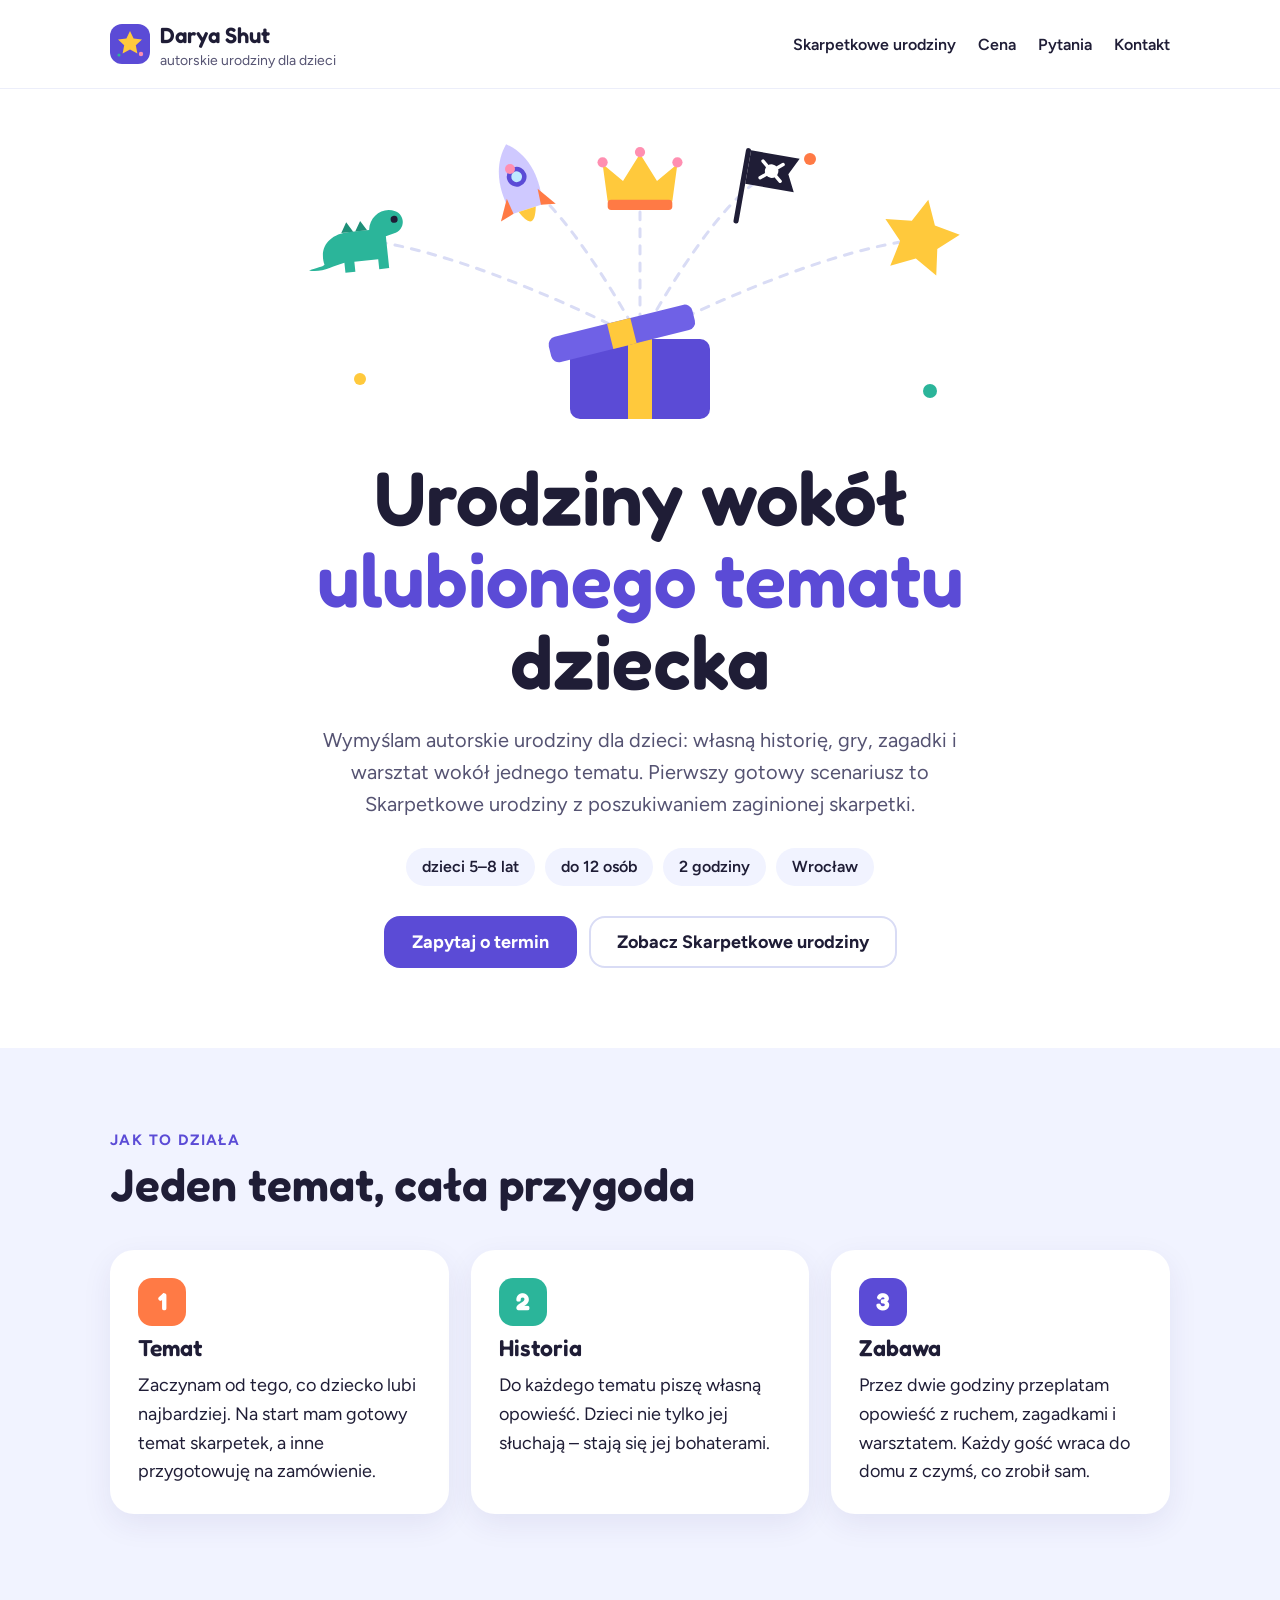
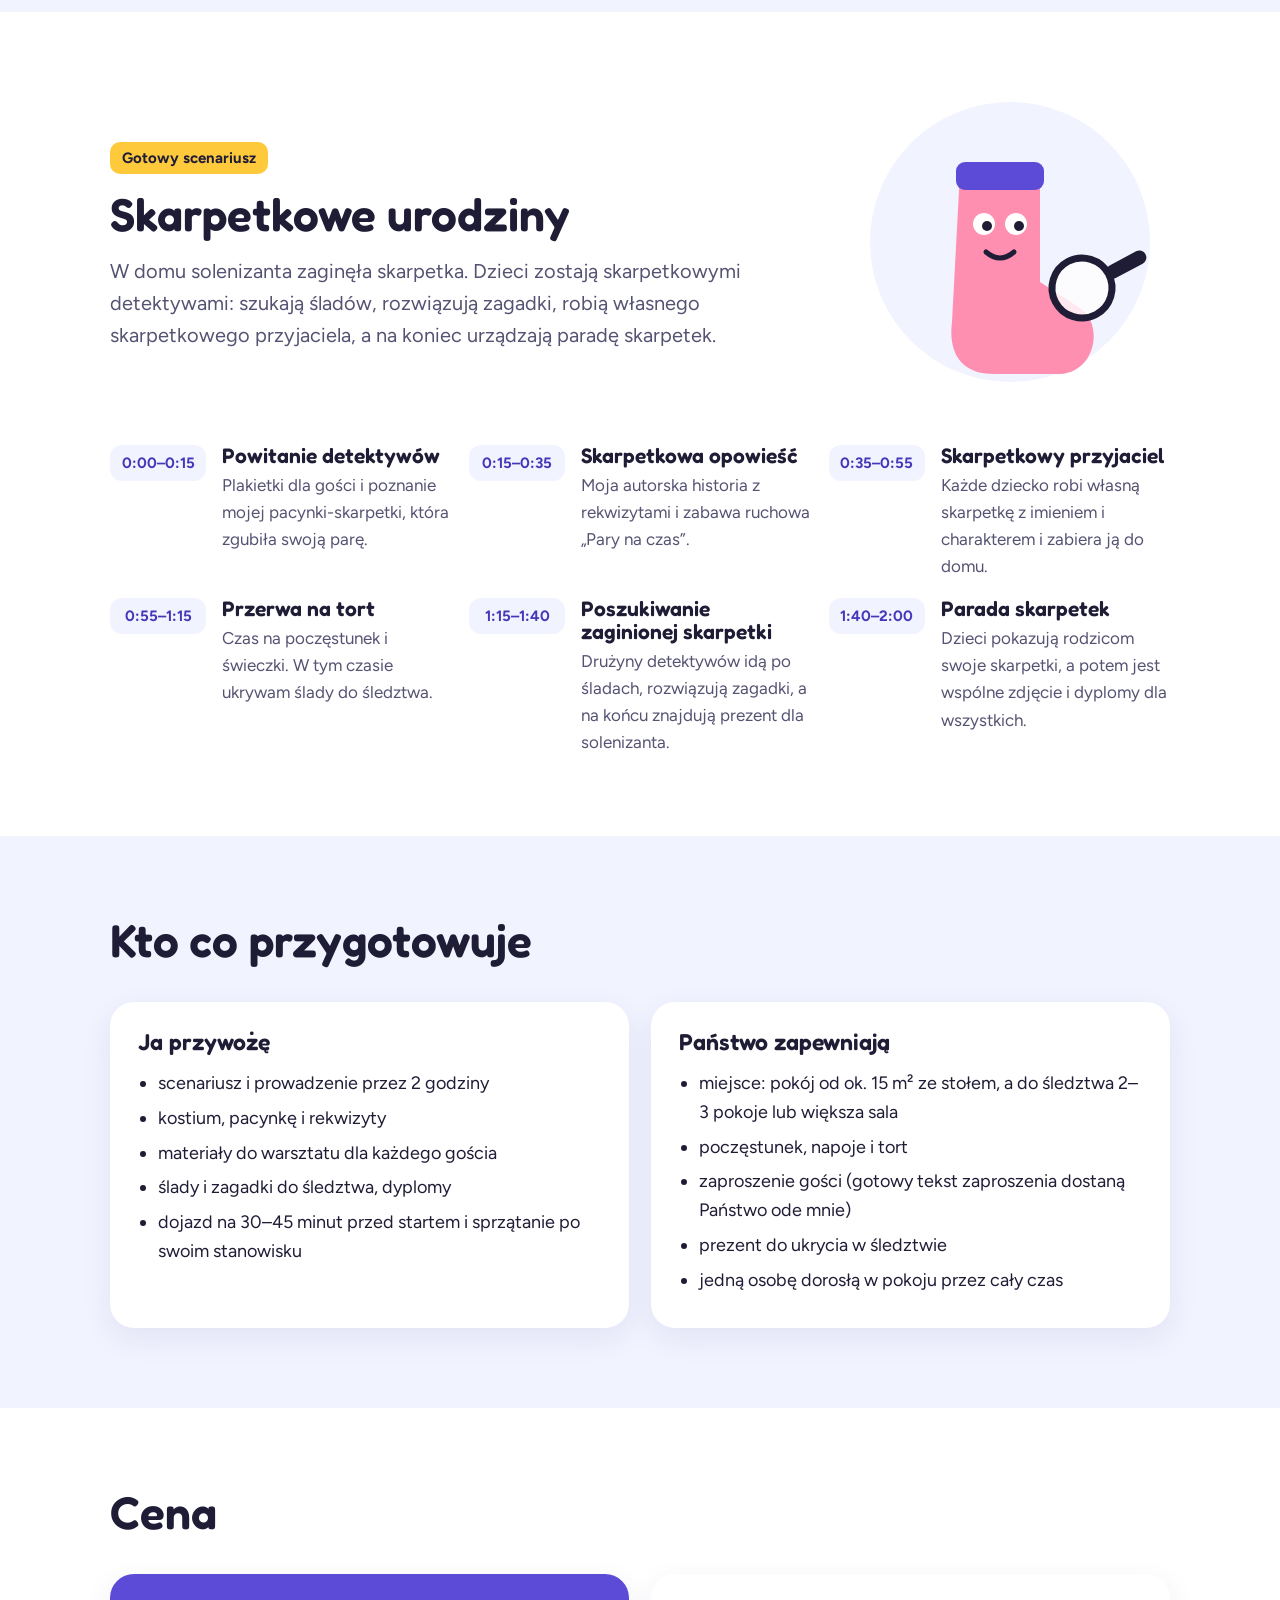
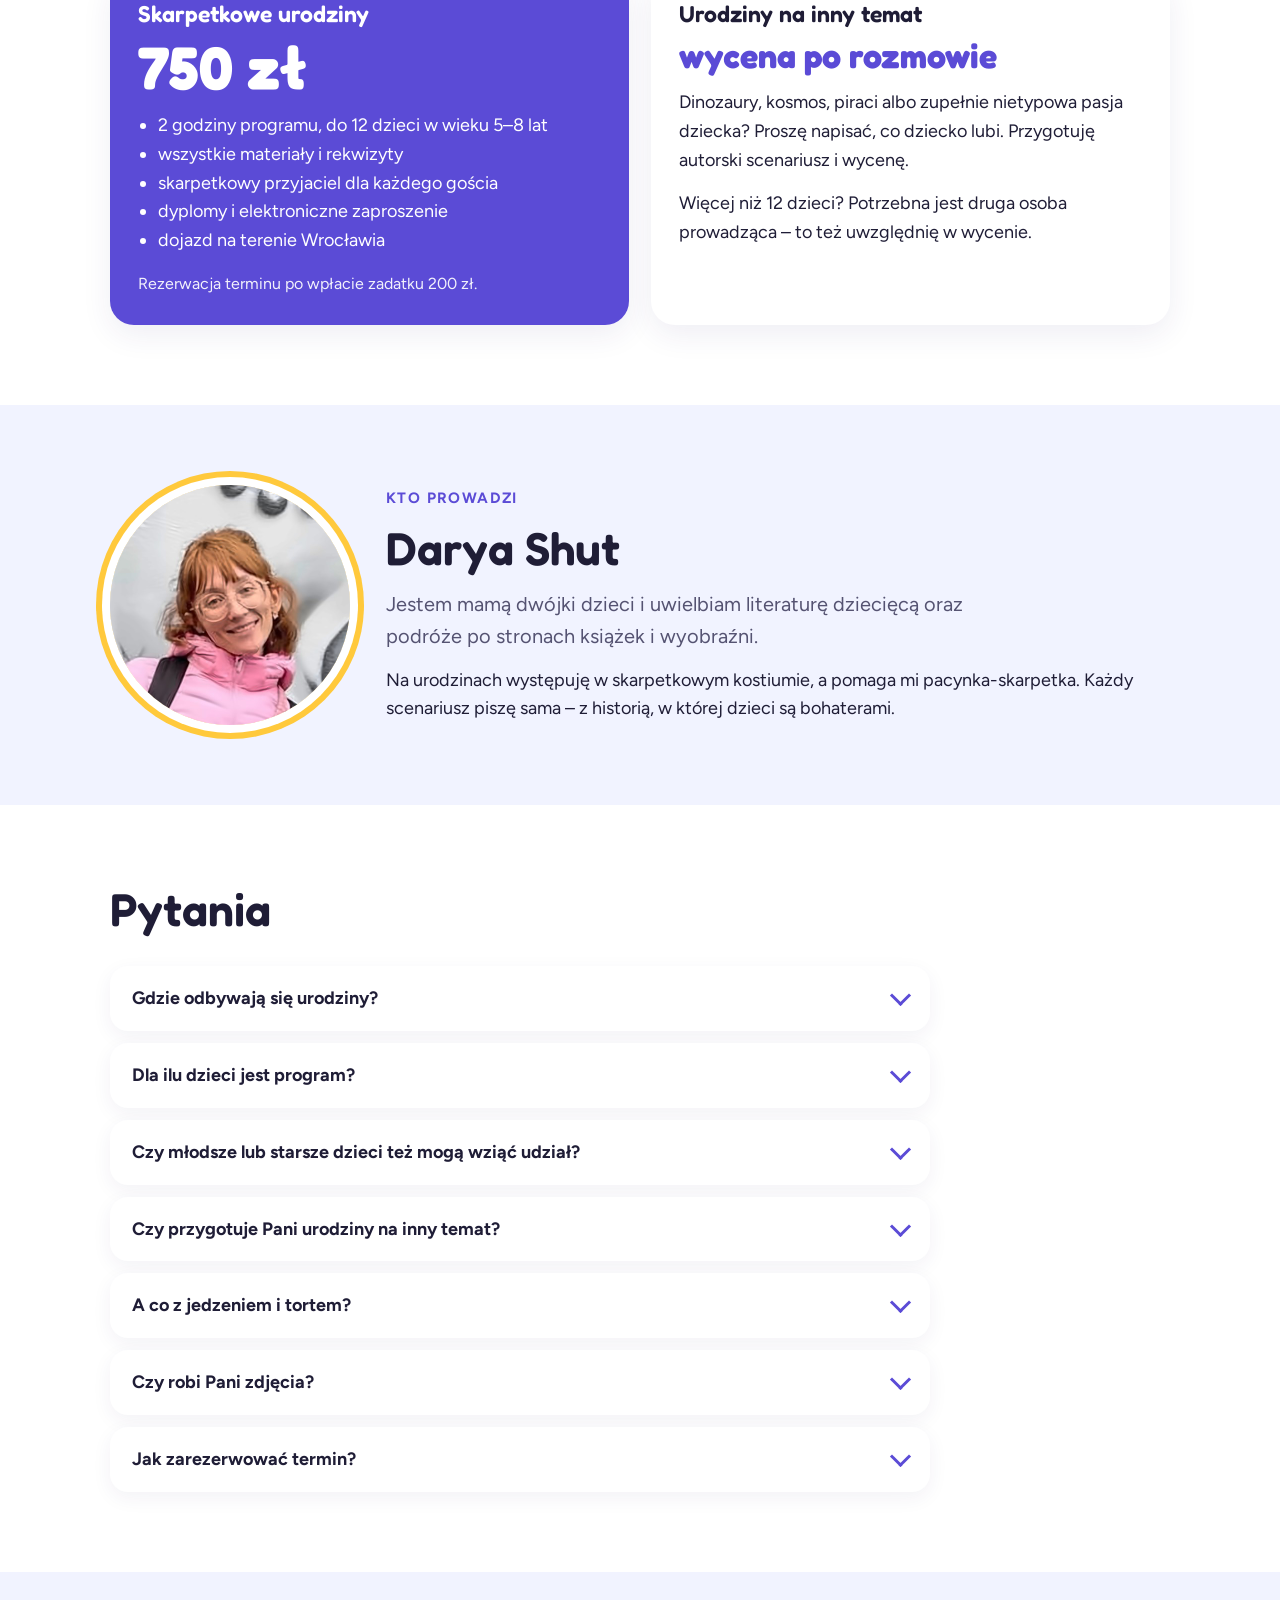
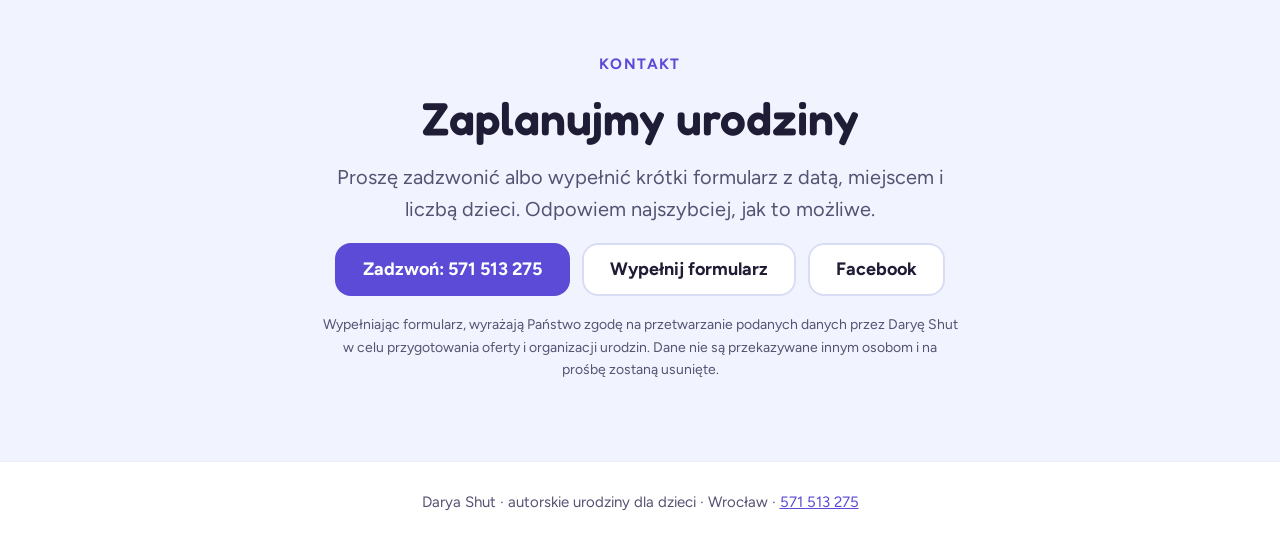
==== index.html @ 58d62aa5 "Nowy link do strony na Facebooku Co-Authored-By: Claude Opus 5.5 <noreply@anthropic.com> Claude-Sess" ====
<!doctype html>
<html lang="pl">
<head>
<meta charset="utf-8">
<meta name="viewport" content="width=device-width, initial-scale=1">
<title>Autorskie urodziny dla dzieci we Wrocławiu – Darya Shut</title>
<meta name="description" content="Autorskie urodziny dla dzieci 5–8 lat wokół ulubionego tematu dziecka: własna historia, gry, warsztat i zagadki. Gotowy scenariusz: Skarpetkowe urodziny. Wrocław.">
<meta property="og:title" content="Autorskie urodziny dla dzieci – Darya Shut, Wrocław">
<meta property="og:description" content="Urodziny wokół ulubionego tematu dziecka. Pierwszy gotowy scenariusz: Skarpetkowe urodziny – śledztwo, warsztat i parada skarpetek.">
<meta property="og:type" content="website">
<meta property="og:url" content="https://adarka-shut.github.io/autorskie-urodziny/">
<meta property="og:image" content="https://adarka-shut.github.io/autorskie-urodziny/og.png">
<meta property="og:locale" content="pl_PL">
<link rel="icon" href="favicon.svg" type="image/svg+xml">
<link rel="preconnect" href="https://fonts.googleapis.com">
<link rel="preconnect" href="https://fonts.gstatic.com" crossorigin>
<link rel="stylesheet" href="https://fonts.googleapis.com/css2?family=Fredoka:wght@500;600;700&family=Figtree:wght@400;600;700&display=swap">
<style>
:root{
  --ink:#1F1D36; --muted:#555372; --bg:#FFFFFF; --tint:#F1F3FF;
  --violet:#5B4BD6; --violet-dark:#4636B8; --orange:#FF7A45; --mint:#2BB59A; --yellow:#FFC93C; --pink:#FF8FB1;
}
*{box-sizing:border-box}
html{scroll-behavior:smooth}
body{margin:0;background:var(--bg);color:var(--ink);font-family:'Figtree',system-ui,sans-serif;font-size:18px;line-height:1.6}
img,svg{max-width:100%;height:auto}
a{color:var(--violet)}
a:hover{color:var(--violet-dark)}
h1,h2,h3{font-family:'Fredoka',system-ui,sans-serif;font-weight:600;line-height:1.08;margin:0}
h2{font-size:clamp(32px,4.6vw,46px)}
h3{font-size:23px}
p{margin:0}
.wrap{max-width:1100px;margin:0 auto;padding:0 20px}
section{padding:80px 0}
.tint{background:var(--tint)}
.kicker{font-weight:700;font-size:15px;letter-spacing:1.4px;text-transform:uppercase;color:var(--violet)}
.lead{font-size:20px;color:var(--muted);max-width:640px}
.btn{display:inline-flex;align-items:center;justify-content:center;min-height:52px;padding:12px 28px;border-radius:16px;background:var(--violet);color:#fff;font-weight:700;text-decoration:none;font-size:18px}
.btn:hover{background:var(--violet-dark);color:#fff}
.btn.soft{background:#fff;color:var(--ink);box-shadow:inset 0 0 0 2px #D9DCF5}
.btn.soft:hover{box-shadow:inset 0 0 0 2px var(--violet);color:var(--ink)}
.actions{display:flex;flex-wrap:wrap;gap:12px}
.card{background:#fff;border-radius:24px;padding:28px;box-shadow:0 10px 30px rgba(45,40,110,.08)}
:focus-visible{outline:3px solid var(--orange);outline-offset:3px}

/* header */
header.top{padding:18px 0;border-bottom:1px solid #ECEEFA}
header.top .wrap{display:flex;align-items:center;justify-content:space-between;gap:16px;flex-wrap:wrap}
.brand{display:flex;align-items:center;gap:10px;text-decoration:none;color:var(--ink)}
.brand b{font-family:'Fredoka',sans-serif;font-weight:600;font-size:22px}
.brand span{font-size:14px;color:var(--muted);display:block;line-height:1.2}
nav ul{display:flex;gap:22px;list-style:none;margin:0;padding:0;flex-wrap:wrap}
nav a{color:var(--ink);text-decoration:none;font-weight:600;font-size:16px}
nav a:hover{color:var(--violet)}

/* hero */
.hero{padding:40px 0 80px;text-align:center}
.hero .art{max-width:860px;margin:0 auto 18px}
.hero h1{font-size:clamp(42px,7vw,76px);max-width:900px;margin:0 auto}
.hero h1 em{font-style:normal;color:var(--violet)}
.hero .lead{margin:22px auto 0}
.hero .actions{justify-content:center;margin-top:30px}
.facts{display:flex;flex-wrap:wrap;justify-content:center;gap:10px;list-style:none;padding:0;margin:28px 0 0}
.facts li{background:var(--tint);border-radius:999px;padding:6px 16px;font-weight:600;font-size:16px}

/* how */
.how{display:grid;grid-template-columns:repeat(auto-fit,minmax(260px,1fr));gap:22px;margin-top:40px;list-style:none;padding:0}
.how li{display:flex;flex-direction:column;gap:10px}
.num{width:48px;height:48px;border-radius:14px;display:flex;align-items:center;justify-content:center;font-family:'Fredoka',sans-serif;font-weight:700;font-size:24px;color:#fff}

/* scenario */
.scenario-head{display:flex;flex-wrap:wrap;gap:36px;align-items:center}
.scenario-head .txt{flex:1 1 440px;display:flex;flex-direction:column;gap:16px;min-width:0}
.scenario-head .pic{flex:0 1 320px;margin:0 auto}
.badge{align-self:flex-start;background:var(--yellow);color:var(--ink);border-radius:10px;padding:4px 12px;font-weight:700;font-size:15px}
.timeline{list-style:none;margin:44px 0 0;padding:0;display:grid;grid-template-columns:repeat(auto-fit,minmax(300px,1fr));gap:18px}
.timeline li{display:flex;gap:16px;align-items:flex-start}
.timeline .time{flex:0 0 auto;min-width:96px;background:var(--tint);border-radius:12px;padding:6px 10px;font-weight:700;font-size:15px;text-align:center;color:var(--violet-dark)}
.timeline h3{font-size:21px;margin-bottom:4px}
.timeline p{font-size:17px;color:var(--muted)}

/* who does what */
.cols{display:grid;grid-template-columns:repeat(auto-fit,minmax(300px,1fr));gap:22px;margin-top:36px}
.cols ul{margin:14px 0 0;padding-left:20px}
.cols li{margin:6px 0}

/* price */
.prices{display:grid;grid-template-columns:repeat(auto-fit,minmax(300px,1fr));gap:22px;margin-top:36px}
.price-main{background:var(--violet);color:#fff}
.price-main .amount{font-family:'Fredoka',sans-serif;font-weight:700;font-size:60px;line-height:1;margin:10px 0 14px}
.price-main ul{margin:0;padding-left:20px}
.price-main .small{margin-top:16px;font-size:16px;opacity:.92}
.amount.dark{font-family:'Fredoka',sans-serif;font-weight:700;font-size:34px;line-height:1.1;margin:10px 0 14px;color:var(--violet)}

/* about */
.about{display:flex;flex-wrap:wrap;gap:36px;align-items:center}
.about .pic{flex:0 1 240px;margin:0 auto}
.about .txt{flex:1 1 420px;display:flex;flex-direction:column;gap:14px;min-width:0}

/* faq */
.faq-list{margin-top:32px;display:flex;flex-direction:column;gap:12px;max-width:820px}
details{background:#fff;border-radius:18px;box-shadow:0 6px 20px rgba(45,40,110,.06)}
summary{cursor:pointer;padding:18px 22px;font-weight:700;font-size:18px;list-style:none;display:flex;justify-content:space-between;align-items:center;gap:16px;min-height:44px}
summary::-webkit-details-marker{display:none}
summary::after{content:"";flex:0 0 12px;height:12px;border-right:3px solid var(--violet);border-bottom:3px solid var(--violet);transform:rotate(45deg);margin-top:-6px}
details[open] summary::after{transform:rotate(-135deg);margin-top:6px}
details p{padding:0 22px 20px;font-size:17px;color:var(--muted)}

/* contact */
.contact{text-align:center}
.contact .wrap{display:flex;flex-direction:column;align-items:center;gap:18px}
.contact .actions{justify-content:center}
.consent{max-width:640px;font-size:14px;color:var(--muted)}
footer{padding:28px 0 44px;text-align:center;color:var(--muted);font-size:15px;border-top:1px solid #ECEEFA}
@media (max-width:640px){
  body{font-size:17px}
  section{padding:60px 0}
  .timeline .time{min-width:84px}
}
@media (prefers-reduced-motion:reduce){html{scroll-behavior:auto}}
</style>
</head>
<body>

<header class="top">
  <div class="wrap">
    <a class="brand" href="#">
      <svg width="40" height="40" viewBox="0 0 40 40" aria-hidden="true"><rect width="40" height="40" rx="12" fill="#5B4BD6"/><path d="M20 7 L23.6 14.6 L32 15.6 L25.8 21.3 L27.4 29.6 L20 25.5 L12.6 29.6 L14.2 21.3 L8 15.6 L16.4 14.6 Z" fill="#FFC93C"/><circle cx="31" cy="30" r="2.2" fill="#FF8FB1"/><circle cx="9" cy="31" r="1.6" fill="#2BB59A"/></svg>
      <div><b>Darya Shut</b><span>autorskie urodziny dla dzieci</span></div>
    </a>
    <nav aria-label="Menu">
      <ul>
        <li><a href="#skarpetkowe">Skarpetkowe urodziny</a></li>
        <li><a href="#cena">Cena</a></li>
        <li><a href="#pytania">Pytania</a></li>
        <li><a href="#kontakt">Kontakt</a></li>
      </ul>
    </nav>
  </div>
</header>

<main>
<section class="hero">
  <div class="wrap">
    <div class="art">
      <svg viewBox="0 0 860 300" role="img" aria-label="Otwarty prezent, z którego wylatują różne tematy urodzin: dinozaur, rakieta, korona, piracka flaga i gwiazda">
<path d="M430 210 C330 160 230 120 150 110 M430 210 C380 120 340 70 310 50 M430 210 C430 120 430 70 430 40 M430 210 C480 120 520 70 550 50 M430 210 C530 160 630 120 710 110" fill="none" stroke="#D9DCF5" stroke-width="3" stroke-dasharray="8 9" stroke-linecap="round"/>
<g transform="translate(150 110) rotate(-6) scale(1.0)" opacity="1"><g transform="translate(-48 -30)"><path d="M10 52 C6 34 18 22 38 22 L58 22 C60 8 74 0 86 6 C96 11 94 26 82 28 L74 30 L74 62 L64 62 L64 52 L40 52 L40 62 L30 62 L30 52 C18 54 6 60 -6 56 C2 54 8 54 10 52 Z" fill="#2BB59A"/><path d="M30 22 L36 12 L42 22 M44 22 L50 12 L56 22" fill="#1E8F78"/><circle cx="84" cy="14" r="3.5" fill="#1F1D36"/></g></g><g transform="translate(310 58) rotate(-18) scale(0.9)" opacity="1"><g><path d="M0 -50 C22 -30 24 0 18 26 H-18 C-24 0 -22 -30 0 -50 Z" fill="#CFC9FF"/><circle cx="0" cy="-12" r="11" fill="#5B4BD6"/><circle cx="0" cy="-12" r="6" fill="#BFE9FF"/><path d="M-18 8 L-32 30 L-16 26 Z" fill="#FF7A45"/><path d="M18 8 L32 30 L16 26 Z" fill="#FF7A45"/><path d="M-10 26 Q0 54 10 26 Z" fill="#FFC93C"/></g></g><g transform="translate(430 52) rotate(0) scale(0.85)" opacity="1"><g><path d="M-38 24 L-44 -20 L-20 0 L0 -32 L20 0 L44 -20 L38 24 Z" fill="#FFC93C"/><rect x="-38" y="22" width="76" height="12" rx="4" fill="#FF7A45"/><circle cx="-44" cy="-22" r="6" fill="#FF8FB1"/><circle cx="0" cy="-34" r="6" fill="#FF8FB1"/><circle cx="44" cy="-22" r="6" fill="#FF8FB1"/></g></g><g transform="translate(555 60) rotate(10) scale(0.85)" opacity="1"><g><rect x="-30" y="-44" width="6" height="90" rx="3" fill="#1F1D36"/><path d="M-24 -42 H34 L24 -22 L34 -2 H-24 Z" fill="#1F1D36"/><circle cx="4" cy="-22" r="8" fill="#fff"/><path d="M-8 -12 L16 -32 M-8 -32 L16 -12" stroke="#fff" stroke-width="4" stroke-linecap="round"/></g></g><g transform="translate(710 110) rotate(12) scale(1.0)" opacity="1"><path d="M0 -40 L11.8 -16.2 L38 -12.4 L19 6.2 L23.5 32.4 L0 20 L-23.5 32.4 L-19 6.2 L-38 -12.4 L-11.8 -16.2 Z" fill="#FFC93C"/></g>
<g transform="translate(430 236)"><rect x="-70" y="-26" width="140" height="80" rx="10" fill="#5B4BD6"/><rect x="-12" y="-26" width="24" height="80" fill="#FFC93C"/><g transform="rotate(-14) translate(-10 -30)"><rect x="-74" y="-18" width="148" height="26" rx="8" fill="#6F61E6"/><rect x="-12" y="-18" width="24" height="26" fill="#FFC93C"/></g></g>
<circle cx="150" cy="250" r="6" fill="#FFC93C"/><circle cx="720" cy="262" r="7" fill="#2BB59A"/><circle cx="300" cy="40" r="5" fill="#FF8FB1"/><circle cx="600" cy="30" r="6" fill="#FF7A45"/></svg>
    </div>
    <h1>Urodziny wokół <em>ulubionego tematu</em> dziecka</h1>
    <p class="lead">Wymyślam autorskie urodziny dla dzieci: własną historię, gry, zagadki i warsztat wokół jednego tematu. Pierwszy gotowy scenariusz to Skarpetkowe urodziny z poszukiwaniem zaginionej skarpetki.</p>
    <ul class="facts" aria-label="W skrócie">
      <li>dzieci 5–8 lat</li><li>do 12 osób</li><li>2 godziny</li><li>Wrocław</li>
    </ul>
    <div class="actions">
      <a class="btn" href="#kontakt">Zapytaj o termin</a>
      <a class="btn soft" href="#skarpetkowe">Zobacz Skarpetkowe urodziny</a>
    </div>
  </div>
</section>

<section class="tint">
  <div class="wrap">
    <p class="kicker">Jak to działa</p>
    <h2 style="margin-top:8px">Jeden temat, cała przygoda</h2>
    <ol class="how">
      <li class="card"><div class="num" style="background:var(--orange)">1</div><h3>Temat</h3><p>Zaczynam od tego, co dziecko lubi najbardziej. Na start mam gotowy temat skarpetek, a inne przygotowuję na zamówienie.</p></li>
      <li class="card"><div class="num" style="background:var(--mint)">2</div><h3>Historia</h3><p>Do każdego tematu piszę własną opowieść. Dzieci nie tylko jej słuchają – stają się jej bohaterami.</p></li>
      <li class="card"><div class="num" style="background:var(--violet)">3</div><h3>Zabawa</h3><p>Przez dwie godziny przeplatam opowieść z ruchem, zagadkami i warsztatem. Każdy gość wraca do domu z czymś, co zrobił sam.</p></li>
    </ol>
  </div>
</section>

<section id="skarpetkowe">
  <div class="wrap">
    <div class="scenario-head">
      <div class="txt">
        <span class="badge">Gotowy scenariusz</span>
        <h2>Skarpetkowe urodziny</h2>
        <p class="lead">W domu solenizanta zaginęła skarpetka. Dzieci zostają skarpetkowymi detektywami: szukają śladów, rozwiązują zagadki, robią własnego skarpetkowego przyjaciela, a na koniec urządzają paradę skarpetek.</p>
      </div>
      <div class="pic">
        <svg viewBox="0 0 320 300" role="img" aria-label="Skarpetkowa pacynka z lupą">
          <circle cx="160" cy="150" r="140" fill="#F1F3FF"/>
          <g transform="translate(150 70)"><path d="M-40 10 H40 V120 L80 146 C104 162 96 210 60 212 H-6 C-38 212 -52 192 -48 160 Z" fill="#FF8FB1"/><rect x="-44" y="0" width="88" height="28" rx="9" fill="#5B4BD6"/><circle cx="-16" cy="62" r="11" fill="#fff"/><circle cx="16" cy="62" r="11" fill="#fff"/><circle cx="-13" cy="64" r="5" fill="#1F1D36"/><circle cx="19" cy="64" r="5" fill="#1F1D36"/><path d="M-14 90 Q0 102 14 90" fill="none" stroke="#1F1D36" stroke-width="5" stroke-linecap="round"/></g>
          <g transform="translate(232 196) rotate(-28)"><circle cx="0" cy="0" r="30" fill="#ffffffcc" stroke="#1F1D36" stroke-width="7"/><rect x="28" y="-7" width="44" height="14" rx="7" fill="#1F1D36"/></g>
        </svg>
      </div>
    </div>
    <ol class="timeline">
      <li><span class="time">0:00–0:15</span><div><h3>Powitanie detektywów</h3><p>Plakietki dla gości i poznanie mojej pacynki-skarpetki, która zgubiła swoją parę.</p></div></li>
      <li><span class="time">0:15–0:35</span><div><h3>Skarpetkowa opowieść</h3><p>Moja autorska historia z rekwizytami i zabawa ruchowa „Pary na czas”.</p></div></li>
      <li><span class="time">0:35–0:55</span><div><h3>Skarpetkowy przyjaciel</h3><p>Każde dziecko robi własną skarpetkę z imieniem i charakterem i zabiera ją do domu.</p></div></li>
      <li><span class="time">0:55–1:15</span><div><h3>Przerwa na tort</h3><p>Czas na poczęstunek i świeczki. W tym czasie ukrywam ślady do śledztwa.</p></div></li>
      <li><span class="time">1:15–1:40</span><div><h3>Poszukiwanie zaginionej skarpetki</h3><p>Drużyny detektywów idą po śladach, rozwiązują zagadki, a na końcu znajdują prezent dla solenizanta.</p></div></li>
      <li><span class="time">1:40–2:00</span><div><h3>Parada skarpetek</h3><p>Dzieci pokazują rodzicom swoje skarpetki, a potem jest wspólne zdjęcie i dyplomy dla wszystkich.</p></div></li>
    </ol>
  </div>
</section>

<section class="tint">
  <div class="wrap">
    <h2>Kto co przygotowuje</h2>
    <div class="cols">
      <div class="card">
        <h3>Ja przywożę</h3>
        <ul>
          <li>scenariusz i prowadzenie przez 2 godziny</li>
          <li>kostium, pacynkę i rekwizyty</li>
          <li>materiały do warsztatu dla każdego gościa</li>
          <li>ślady i zagadki do śledztwa, dyplomy</li>
          <li>dojazd na 30–45 minut przed startem i sprzątanie po swoim stanowisku</li>
        </ul>
      </div>
      <div class="card">
        <h3>Państwo zapewniają</h3>
        <ul>
          <li>miejsce: pokój od ok. 15 m² ze stołem, a do śledztwa 2–3 pokoje lub większa sala</li>
          <li>poczęstunek, napoje i tort</li>
          <li>zaproszenie gości (gotowy tekst zaproszenia dostaną Państwo ode mnie)</li>
          <li>prezent do ukrycia w śledztwie</li>
          <li>jedną osobę dorosłą w pokoju przez cały czas</li>
        </ul>
      </div>
    </div>
  </div>
</section>

<section id="cena">
  <div class="wrap">
    <h2>Cena</h2>
    <div class="prices">
      <div class="card price-main">
        <h3>Skarpetkowe urodziny</h3>
        <div class="amount">750 zł</div>
        <ul>
          <li>2 godziny programu, do 12 dzieci w wieku 5–8 lat</li>
          <li>wszystkie materiały i rekwizyty</li>
          <li>skarpetkowy przyjaciel dla każdego gościa</li>
          <li>dyplomy i elektroniczne zaproszenie</li>
          <li>dojazd na terenie Wrocławia</li>
        </ul>
        <p class="small">Rezerwacja terminu po wpłacie zadatku 200 zł.</p>
      </div>
      <div class="card">
        <h3>Urodziny na inny temat</h3>
        <div class="amount dark">wycena po rozmowie</div>
        <p>Dinozaury, kosmos, piraci albo zupełnie nietypowa pasja dziecka? Proszę napisać, co dziecko lubi. Przygotuję autorski scenariusz i wycenę.</p>
        <p style="margin-top:14px">Więcej niż 12 dzieci? Potrzebna jest druga osoba prowadząca – to też uwzględnię w wycenie.</p>
      </div>
    </div>
  </div>
</section>

<section class="tint">
  <div class="wrap about">
    <div class="pic"><img src="darya.jpg" alt="Darya Shut" width="240" height="240" style="display:block;width:240px;height:240px;border-radius:50%;object-fit:cover;box-shadow:0 0 0 8px #fff,0 0 0 14px #FFC93C"></div>
    <div class="txt">
      <p class="kicker">Kto prowadzi</p>
      <h2>Darya Shut</h2>
      <p class="lead">Jestem mamą dwójki dzieci i uwielbiam literaturę dziecięcą oraz podróże po stronach książek i wyobraźni.</p>
      <p>Na urodzinach występuję w skarpetkowym kostiumie, a pomaga mi pacynka-skarpetka. Każdy scenariusz piszę sama – z historią, w której dzieci są bohaterami.</p>
    </div>
  </div>
</section>

<section id="pytania">
  <div class="wrap">
    <h2>Pytania</h2>
    <div class="faq-list">
      <details><summary>Gdzie odbywają się urodziny?</summary><p>U Państwa w domu albo w wynajętej przez Państwa sali we Wrocławiu. Potrzebny jest pokój od ok. 15 m² ze stołem do warsztatu. Do śledztwa wystarczą 2–3 pokoje albo większa sala.</p></details>
      <details><summary>Dla ilu dzieci jest program?</summary><p>Dla 8–12 dzieci w wieku 5–8 lat. Przy większej grupie potrzebna jest druga osoba prowadząca.</p></details>
      <details><summary>Czy młodsze lub starsze dzieci też mogą wziąć udział?</summary><p>Tak, proszę tylko napisać o tym wcześniej. Dla młodszych upraszczam zadania, a starsze dzieci dostają trudniejsze zagadki.</p></details>
      <details><summary>Czy przygotuje Pani urodziny na inny temat?</summary><p>Tak. Proszę napisać, co dziecko lubi najbardziej. Przygotuję autorski scenariusz wokół tego tematu i wycenę.</p></details>
      <details><summary>A co z jedzeniem i tortem?</summary><p>Poczęstunek i tort przygotowują Państwo. W programie jest na nie 20-minutowa przerwa.</p></details>
      <details><summary>Czy robi Pani zdjęcia?</summary><p>Zdjęcia robią Państwo. Ja mogę zrobić kilka zdjęć prac i rąk do swojego portfolio, ale tylko za Państwa zgodą i bez twarzy dzieci.</p></details>
      <details><summary>Jak zarezerwować termin?</summary><p>Proszę zadzwonić pod numer 571 513 275 albo wypełnić formularz w sekcji Kontakt – z datą, godziną i przybliżoną liczbą dzieci. Termin rezerwuję po wpłacie zadatku 200 zł. Najlepiej odezwać się 2–3 tygodnie wcześniej.</p></details>
    </div>
  </div>
</section>

<section class="contact tint" id="kontakt">
  <div class="wrap">
    <p class="kicker">Kontakt</p>
    <h2>Zaplanujmy urodziny</h2>
    <p class="lead">Proszę zadzwonić albo wypełnić krótki formularz z datą, miejscem i liczbą dzieci. Odpowiem najszybciej, jak to możliwe.</p>
    <div class="actions">
      <a class="btn" href="tel:+48571513275">Zadzwoń: 571 513 275</a>
      <a class="btn soft" href="https://forms.gle/WLQChhXSyYJxqCZu7" target="_blank" rel="noopener">Wypełnij formularz</a>
      <a class="btn soft" href="https://www.facebook.com/autorskieurodzinywroclaw/" target="_blank" rel="noopener">Facebook</a>
    </div>
    <p class="consent">Wypełniając formularz, wyrażają Państwo zgodę na przetwarzanie podanych danych przez Daryę Shut w celu przygotowania oferty i organizacji urodzin. Dane nie są przekazywane innym osobom i na prośbę zostaną usunięte.</p>
  </div>
</section>
</main>

<footer>
  <div class="wrap">
    <p>Darya Shut · autorskie urodziny dla dzieci · Wrocław · <a href="tel:+48571513275">571 513 275</a></p>
  </div>
</footer>

</body>
</html>
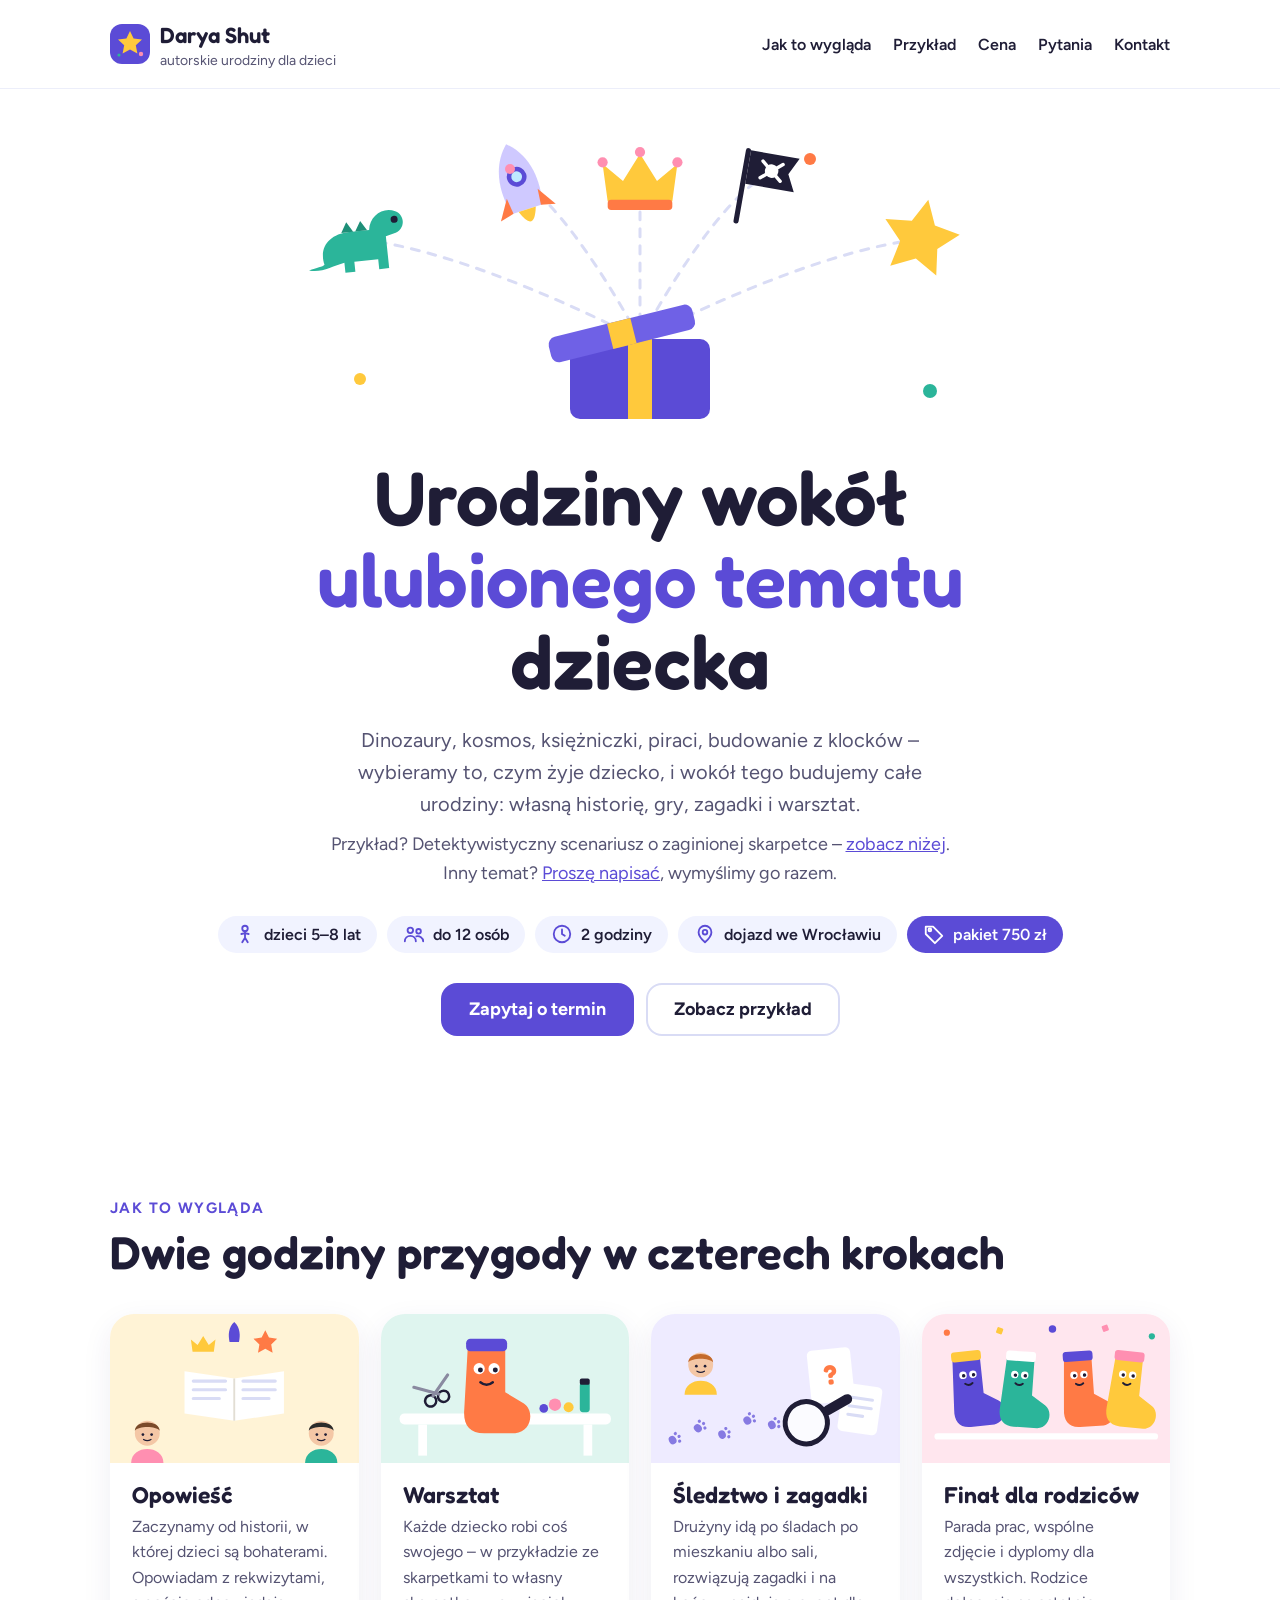
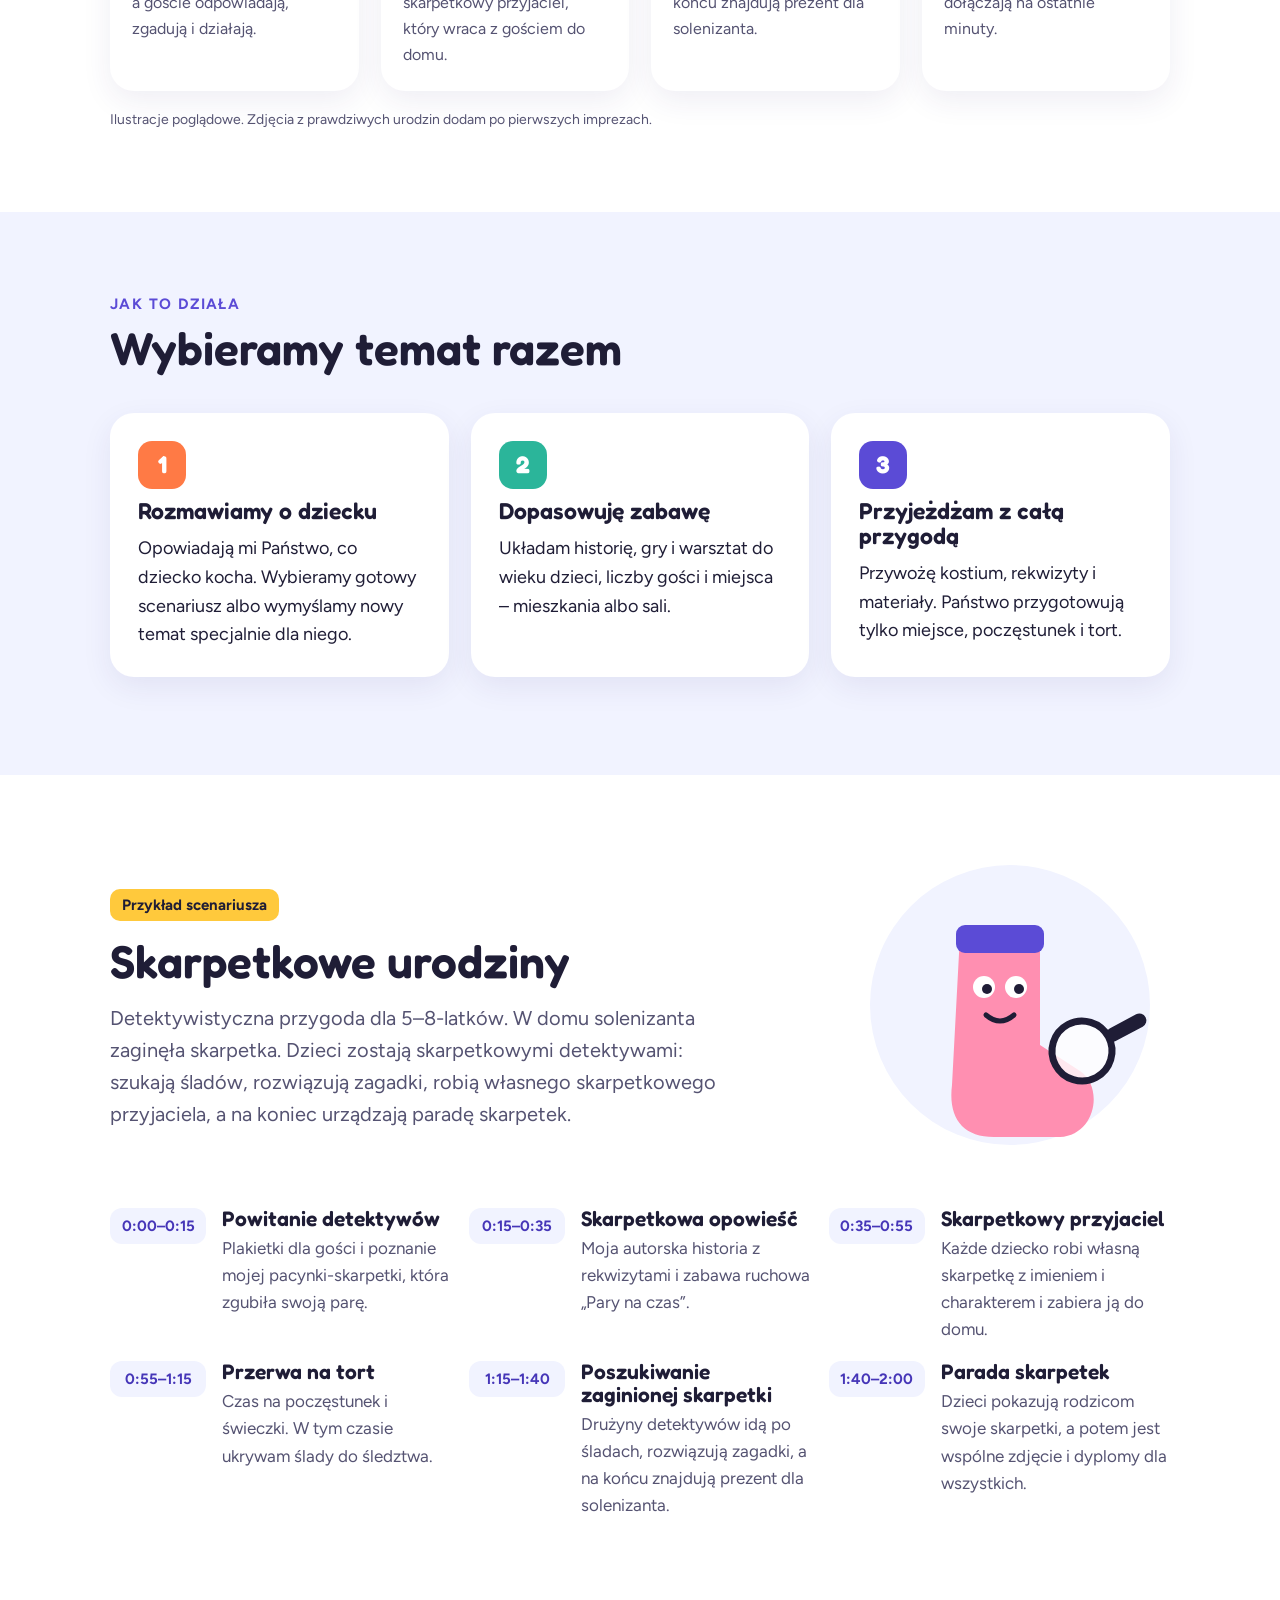
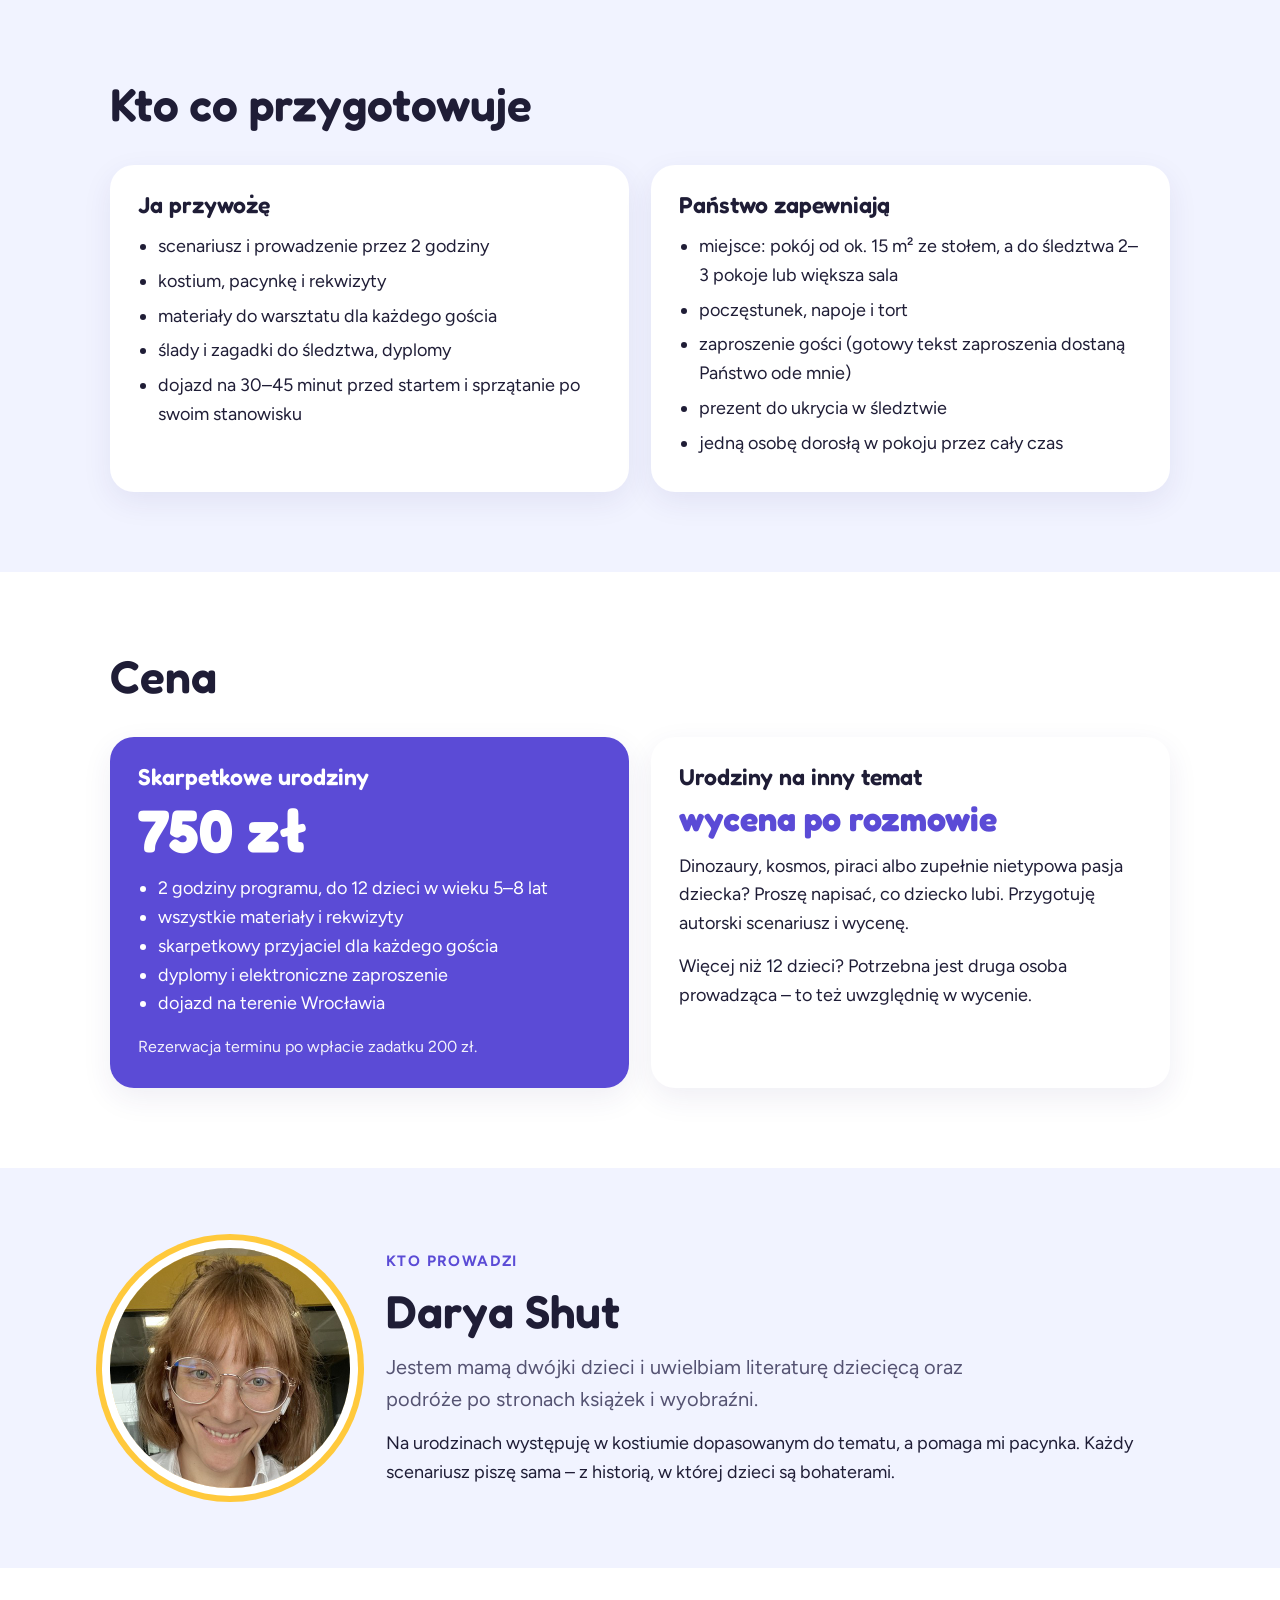
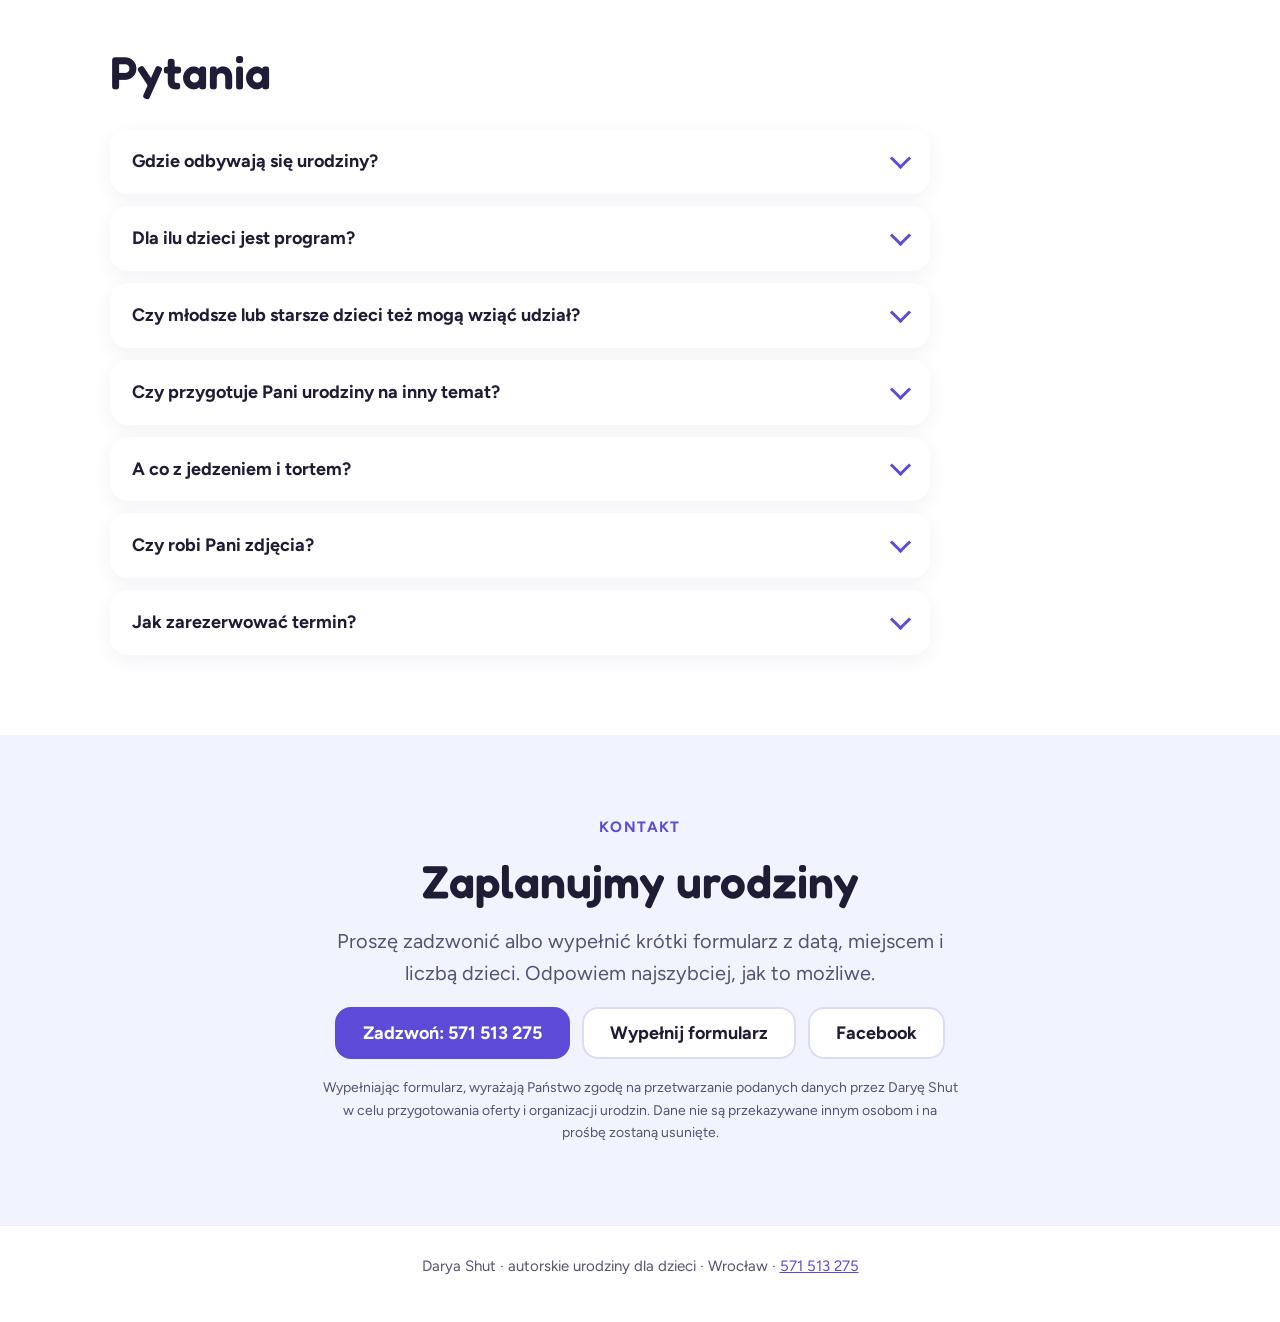
==== commit cfb0d3f6: "Poprawki po opinii rodzica: temat na pierwszym planie, ikony, cena, sekcja Jak to wygląda, przykład " ====
--- a/index.html
+++ b/index.html
@@ -9,7 +9,12 @@
 <meta property="og:description" content="Urodziny wokół ulubionego tematu dziecka. Pierwszy gotowy scenariusz: Skarpetkowe urodziny – śledztwo, warsztat i parada skarpetek.">
 <meta property="og:type" content="website">
 <meta property="og:url" content="https://adarka-shut.github.io/autorskie-urodziny/">
-<meta property="og:image" content="https://adarka-shut.github.io/autorskie-urodziny/og.png">
+<meta property="og:image" content="https://adarka-shut.github.io/autorskie-urodziny/preview.png">
+<meta property="og:image:width" content="1200">
+<meta property="og:image:height" content="630">
+<meta property="og:image:alt" content="Otwarty prezent z tematami urodzin i napis: Urodziny wokół ulubionego tematu dziecka">
+<meta name="twitter:card" content="summary_large_image">
+<meta name="twitter:image" content="https://adarka-shut.github.io/autorskie-urodziny/preview.png">
 <meta property="og:locale" content="pl_PL">
 <link rel="icon" href="favicon.svg" type="image/svg+xml">
 <link rel="preconnect" href="https://fonts.googleapis.com">
@@ -63,6 +68,18 @@
 .facts{display:flex;flex-wrap:wrap;justify-content:center;gap:10px;list-style:none;padding:0;margin:28px 0 0}
 .facts li{background:var(--tint);border-radius:999px;padding:6px 16px;font-weight:600;font-size:16px}
 
+.facts li{display:inline-flex;align-items:center;gap:8px}
+.facts li svg{color:var(--violet);flex:0 0 auto}
+.facts .price-chip{background:var(--violet);color:#fff}
+.facts .price-chip svg{color:#fff}
+.small-lead{font-size:18px;margin-top:10px !important}
+.scenes{display:grid;grid-template-columns:repeat(auto-fit,minmax(240px,1fr));gap:22px;margin-top:36px}
+.scene{margin:0;background:#fff;border-radius:24px;overflow:hidden;box-shadow:0 10px 30px rgba(45,40,110,.08);display:flex;flex-direction:column}
+.scene-art{aspect-ratio:5/3}
+.scene-art svg{display:block;width:100%;height:100%}
+.scene figcaption{padding:20px 22px 24px;display:flex;flex-direction:column;gap:6px}
+.scene p{font-size:16px;color:var(--muted)}
+.note{margin-top:18px;font-size:14px;color:var(--muted)}
 /* how */
 .how{display:grid;grid-template-columns:repeat(auto-fit,minmax(260px,1fr));gap:22px;margin-top:40px;list-style:none;padding:0}
 .how li{display:flex;flex-direction:column;gap:10px}
@@ -130,7 +147,8 @@
     </a>
     <nav aria-label="Menu">
       <ul>
-        <li><a href="#skarpetkowe">Skarpetkowe urodziny</a></li>
+        <li><a href="#jak">Jak to wygląda</a></li>
+        <li><a href="#przyklad">Przykład</a></li>
         <li><a href="#cena">Cena</a></li>
         <li><a href="#pytania">Pytania</a></li>
         <li><a href="#kontakt">Kontakt</a></li>
@@ -150,36 +168,63 @@
 <circle cx="150" cy="250" r="6" fill="#FFC93C"/><circle cx="720" cy="262" r="7" fill="#2BB59A"/><circle cx="300" cy="40" r="5" fill="#FF8FB1"/><circle cx="600" cy="30" r="6" fill="#FF7A45"/></svg>
     </div>
     <h1>Urodziny wokół <em>ulubionego tematu</em> dziecka</h1>
-    <p class="lead">Wymyślam autorskie urodziny dla dzieci: własną historię, gry, zagadki i warsztat wokół jednego tematu. Pierwszy gotowy scenariusz to Skarpetkowe urodziny z poszukiwaniem zaginionej skarpetki.</p>
+    <p class="lead">Dinozaury, kosmos, księżniczki, piraci, budowanie z klocków – wybieramy to, czym żyje dziecko, i wokół tego budujemy całe urodziny: własną historię, gry, zagadki i warsztat.</p>
+    <p class="lead small-lead">Przykład? Detektywistyczny scenariusz o zaginionej skarpetce – <a href="#przyklad">zobacz niżej</a>. Inny temat? <a href="#kontakt">Proszę napisać</a>, wymyślimy go razem.</p>
     <ul class="facts" aria-label="W skrócie">
-      <li>dzieci 5–8 lat</li><li>do 12 osób</li><li>2 godziny</li><li>Wrocław</li>
+      <li><svg width="22" height="22" viewBox="0 0 24 24" fill="none" stroke="currentColor" stroke-width="2" stroke-linecap="round" stroke-linejoin="round" aria-hidden="true"><circle cx="12" cy="6" r="3"/><path d="M12 9v7M8 12l4-1 4 1M9 21l3-5 3 5"/></svg>dzieci 5–8 lat</li><li><svg width="22" height="22" viewBox="0 0 24 24" fill="none" stroke="currentColor" stroke-width="2" stroke-linecap="round" stroke-linejoin="round" aria-hidden="true"><circle cx="8" cy="8" r="3"/><circle cx="17" cy="9" r="2.5"/><path d="M2 20c0-3.5 2.7-6 6-6s6 2.5 6 6M14.5 14.5c3.5-.6 7.5 1.4 7.5 5.5"/></svg>do 12 osób</li><li><svg width="22" height="22" viewBox="0 0 24 24" fill="none" stroke="currentColor" stroke-width="2" stroke-linecap="round" stroke-linejoin="round" aria-hidden="true"><circle cx="12" cy="12" r="9"/><path d="M12 7v5l3 2"/></svg>2 godziny</li><li><svg width="22" height="22" viewBox="0 0 24 24" fill="none" stroke="currentColor" stroke-width="2" stroke-linecap="round" stroke-linejoin="round" aria-hidden="true"><path d="M12 21s-7-6.2-7-11a7 7 0 0 1 14 0c0 4.8-7 11-7 11z"/><circle cx="12" cy="10" r="2.5"/></svg>dojazd we Wrocławiu</li><li class="price-chip"><svg width="22" height="22" viewBox="0 0 24 24" fill="none" stroke="currentColor" stroke-width="2" stroke-linecap="round" stroke-linejoin="round" aria-hidden="true"><path d="M3 12V4h8l10 10-8 8L3 12z"/><circle cx="7.5" cy="7.5" r="1.5"/></svg>pakiet 750 zł</li>
     </ul>
     <div class="actions">
       <a class="btn" href="#kontakt">Zapytaj o termin</a>
-      <a class="btn soft" href="#skarpetkowe">Zobacz Skarpetkowe urodziny</a>
-    </div>
+      <a class="btn soft" href="#przyklad">Zobacz przykład</a>
+    </div>
+  </div>
+</section>
+
+<section id="jak">
+  <div class="wrap">
+    <p class="kicker">Jak to wygląda</p>
+    <h2 style="margin-top:8px">Dwie godziny przygody w czterech krokach</h2>
+    <div class="scenes">
+      <figure class="scene"><div class="scene-art" style="background:#FFF3D6"><svg viewBox="0 0 400 240" aria-hidden="true"><path d="M120 160 L200 172 L280 160 L280 92 L200 104 L120 92 Z" fill="#fff"/><path d="M200 104 V172" stroke="#E2DED4" stroke-width="3"/><path d="M134 108 H186 M134 122 H186 M134 136 H176 M214 108 H266 M214 122 H266 M214 136 H256" stroke="#D9DCF5" stroke-width="5" stroke-linecap="round"/>
+<g transform="translate(150 50) scale(.45)"><path d="M-38 24 L-44 -20 L-20 0 L0 -32 L20 0 L44 -20 L38 24 Z" fill="#FFC93C"/></g><g transform="translate(250 46) scale(.5)"><path d="M0 -40 L11.8 -16.2 L38 -12.4 L19 6.2 L23.5 32.4 L0 20 L-23.5 32.4 L-19 6.2 L-38 -12.4 L-11.8 -16.2 Z" fill="#FF7A45"/></g><g transform="translate(200 34) scale(.42)"><path d="M0 -50 C22 -30 24 0 18 26 H-18 C-24 0 -22 -30 0 -50 Z" fill="#5B4BD6"/></g>
+<g transform="translate(60 170)"><path d="M-26 70 C-26 40 26 40 26 70 Z" fill="#FF8FB1"/><circle cx="0" cy="22" r="20" fill="#F4C7A6"/><path d="M-20 18 C-20 0 20 0 20 18 C14 10 -14 10 -20 18 Z" fill="#7A4A2A"/><circle cx="-7" cy="24" r="2.2" fill="#1F1D36"/><circle cx="7" cy="24" r="2.2" fill="#1F1D36"/><path d="M-6 32 Q0 36 6 32" fill="none" stroke="#1F1D36" stroke-width="2" stroke-linecap="round"/></g><g transform="translate(340 170)"><path d="M-26 70 C-26 40 26 40 26 70 Z" fill="#2BB59A"/><circle cx="0" cy="22" r="20" fill="#F4C7A6"/><path d="M-20 18 C-20 0 20 0 20 18 C14 10 -14 10 -20 18 Z" fill="#2B2B2B"/><circle cx="-7" cy="24" r="2.2" fill="#1F1D36"/><circle cx="7" cy="24" r="2.2" fill="#1F1D36"/><path d="M-6 32 Q0 36 6 32" fill="none" stroke="#1F1D36" stroke-width="2" stroke-linecap="round"/></g></svg></div><figcaption><h3>Opowieść</h3><p>Zaczynamy od historii, w której dzieci są bohaterami. Opowiadam z rekwizytami, a goście odpowiadają, zgadują i działają.</p></figcaption></figure>
+      <figure class="scene"><div class="scene-art" style="background:#DFF5EF"><svg viewBox="0 0 400 240" aria-hidden="true"><rect x="30" y="160" width="340" height="18" rx="8" fill="#fff"/><rect x="60" y="178" width="14" height="50" fill="#fff"/><rect x="326" y="178" width="14" height="50" fill="#fff"/>
+<g transform="translate(170 40)"><path d="M-30 8 H30 V86 L60 104 C78 116 72 150 46 152 H-4 C-28 152 -38 138 -36 114 Z" fill="#FF7A45"/><rect x="-33" y="0" width="66" height="20" rx="7" fill="#5B4BD6"/><circle cx="-12" cy="48" r="9" fill="#fff"/><circle cx="12" cy="48" r="9" fill="#fff"/><circle cx="-10" cy="50" r="4" fill="#1F1D36"/><circle cx="14" cy="50" r="4" fill="#1F1D36"/><path d="M-10 70 Q0 78 10 70" fill="none" stroke="#1F1D36" stroke-width="4" stroke-linecap="round"/></g>
+<circle cx="280" cy="146" r="10" fill="#FF8FB1"/><circle cx="302" cy="150" r="8" fill="#FFC93C"/><circle cx="262" cy="152" r="7" fill="#5B4BD6"/>
+<g transform="translate(80 140) rotate(-20)"><circle cx="0" cy="0" r="9" fill="none" stroke="#1F1D36" stroke-width="4"/><circle cx="22" cy="0" r="9" fill="none" stroke="#1F1D36" stroke-width="4"/><path d="M6 -6 L40 -30 M16 -6 L-18 -30" stroke="#8A8AA0" stroke-width="5" stroke-linecap="round"/></g>
+<rect x="320" y="110" width="16" height="48" rx="5" fill="#2BB59A"/><rect x="320" y="104" width="16" height="10" rx="3" fill="#1F1D36"/></svg></div><figcaption><h3>Warsztat</h3><p>Każde dziecko robi coś swojego – w przykładzie ze skarpetkami to własny skarpetkowy przyjaciel, który wraca z gościem do domu.</p></figcaption></figure>
+      <figure class="scene"><div class="scene-art" style="background:#EEEBFF"><svg viewBox="0 0 400 240" aria-hidden="true"><g transform="translate(40 200) rotate(60)"><ellipse cx="0" cy="6" rx="7" ry="6" fill="#5B4BD6" opacity=".7"/><circle cx="-7" cy="-3" r="2.6" fill="#5B4BD6" opacity=".7"/><circle cx="0" cy="-6" r="2.6" fill="#5B4BD6" opacity=".7"/><circle cx="7" cy="-3" r="2.6" fill="#5B4BD6" opacity=".7"/></g><g transform="translate(80 180) rotate(50)"><ellipse cx="0" cy="6" rx="7" ry="6" fill="#5B4BD6" opacity=".7"/><circle cx="-7" cy="-3" r="2.6" fill="#5B4BD6" opacity=".7"/><circle cx="0" cy="-6" r="2.6" fill="#5B4BD6" opacity=".7"/><circle cx="7" cy="-3" r="2.6" fill="#5B4BD6" opacity=".7"/></g><g transform="translate(120 192) rotate(70)"><ellipse cx="0" cy="6" rx="7" ry="6" fill="#5B4BD6" opacity=".7"/><circle cx="-7" cy="-3" r="2.6" fill="#5B4BD6" opacity=".7"/><circle cx="0" cy="-6" r="2.6" fill="#5B4BD6" opacity=".7"/><circle cx="7" cy="-3" r="2.6" fill="#5B4BD6" opacity=".7"/></g><g transform="translate(160 168) rotate(55)"><ellipse cx="0" cy="6" rx="7" ry="6" fill="#5B4BD6" opacity=".7"/><circle cx="-7" cy="-3" r="2.6" fill="#5B4BD6" opacity=".7"/><circle cx="0" cy="-6" r="2.6" fill="#5B4BD6" opacity=".7"/><circle cx="7" cy="-3" r="2.6" fill="#5B4BD6" opacity=".7"/></g><g transform="translate(200 176) rotate(65)"><ellipse cx="0" cy="6" rx="7" ry="6" fill="#5B4BD6" opacity=".7"/><circle cx="-7" cy="-3" r="2.6" fill="#5B4BD6" opacity=".7"/><circle cx="0" cy="-6" r="2.6" fill="#5B4BD6" opacity=".7"/><circle cx="7" cy="-3" r="2.6" fill="#5B4BD6" opacity=".7"/></g>
+<g transform="translate(250 60) rotate(-6)"><rect x="0" y="0" width="70" height="86" rx="8" fill="#fff"/><text x="35" y="58" text-anchor="middle" font-family="Fredoka, sans-serif" font-weight="700" font-size="44" fill="#FF7A45">?</text></g>
+<g transform="translate(310 110) rotate(8)"><rect x="0" y="0" width="64" height="78" rx="8" fill="#fff"/><path d="M14 22 H50 M14 36 H50 M14 50 H38" stroke="#D9DCF5" stroke-width="5" stroke-linecap="round"/></g>
+<g transform="translate(250 175) rotate(-30)"><circle cx="0" cy="0" r="34" fill="#ffffffcc" stroke="#1F1D36" stroke-width="8"/><rect x="32" y="-8" width="52" height="16" rx="8" fill="#1F1D36"/></g>
+<g transform="translate(80 60)"><path d="M-26 70 C-26 40 26 40 26 70 Z" fill="#FFC93C"/><circle cx="0" cy="22" r="20" fill="#F4C7A6"/><path d="M-20 18 C-20 0 20 0 20 18 C14 10 -14 10 -20 18 Z" fill="#C46A2B"/><circle cx="-7" cy="24" r="2.2" fill="#1F1D36"/><circle cx="7" cy="24" r="2.2" fill="#1F1D36"/><path d="M-6 32 Q0 36 6 32" fill="none" stroke="#1F1D36" stroke-width="2" stroke-linecap="round"/></g></svg></div><figcaption><h3>Śledztwo i zagadki</h3><p>Drużyny idą po śladach po mieszkaniu albo sali, rozwiązują zagadki i na końcu znajdują prezent dla solenizanta.</p></figcaption></figure>
+      <figure class="scene"><div class="scene-art" style="background:#FFE6EE"><svg viewBox="0 0 400 240" aria-hidden="true"><rect x="20" y="192" width="360" height="10" rx="5" fill="#fff"/>
+<g transform="translate(70 60) rotate(-6)"><path d="M-22 6 H22 V70 L44 84 C58 93 54 120 34 122 H-4 C-22 122 -30 110 -28 92 Z" fill="#5B4BD6"/><rect x="-24" y="0" width="48" height="16" rx="5" fill="#FFC93C"/><circle cx="-8" cy="38" r="6" fill="#fff"/><circle cx="8" cy="38" r="6" fill="#fff"/><circle cx="-7" cy="39" r="2.8" fill="#1F1D36"/><circle cx="9" cy="39" r="2.8" fill="#1F1D36"/><path d="M-6 52 Q0 57 6 52" fill="none" stroke="#1F1D36" stroke-width="3" stroke-linecap="round"/></g><g transform="translate(160 60) rotate(4)"><path d="M-22 6 H22 V70 L44 84 C58 93 54 120 34 122 H-4 C-22 122 -30 110 -28 92 Z" fill="#2BB59A"/><rect x="-24" y="0" width="48" height="16" rx="5" fill="#fff"/><circle cx="-8" cy="38" r="6" fill="#fff"/><circle cx="8" cy="38" r="6" fill="#fff"/><circle cx="-7" cy="39" r="2.8" fill="#1F1D36"/><circle cx="9" cy="39" r="2.8" fill="#1F1D36"/><path d="M-6 52 Q0 57 6 52" fill="none" stroke="#1F1D36" stroke-width="3" stroke-linecap="round"/></g><g transform="translate(250 60) rotate(-4)"><path d="M-22 6 H22 V70 L44 84 C58 93 54 120 34 122 H-4 C-22 122 -30 110 -28 92 Z" fill="#FF7A45"/><rect x="-24" y="0" width="48" height="16" rx="5" fill="#5B4BD6"/><circle cx="-8" cy="38" r="6" fill="#fff"/><circle cx="8" cy="38" r="6" fill="#fff"/><circle cx="-7" cy="39" r="2.8" fill="#1F1D36"/><circle cx="9" cy="39" r="2.8" fill="#1F1D36"/><path d="M-6 52 Q0 57 6 52" fill="none" stroke="#1F1D36" stroke-width="3" stroke-linecap="round"/></g><g transform="translate(335 60) rotate(6)"><path d="M-22 6 H22 V70 L44 84 C58 93 54 120 34 122 H-4 C-22 122 -30 110 -28 92 Z" fill="#FFC93C"/><rect x="-24" y="0" width="48" height="16" rx="5" fill="#FF8FB1"/><circle cx="-8" cy="38" r="6" fill="#fff"/><circle cx="8" cy="38" r="6" fill="#fff"/><circle cx="-7" cy="39" r="2.8" fill="#1F1D36"/><circle cx="9" cy="39" r="2.8" fill="#1F1D36"/><path d="M-6 52 Q0 57 6 52" fill="none" stroke="#1F1D36" stroke-width="3" stroke-linecap="round"/></g>
+<circle cx="40" cy="30" r="5" fill="#FF7A45"/><circle cx="210" cy="24" r="6" fill="#5B4BD6"/><circle cx="370" cy="36" r="5" fill="#2BB59A"/><rect x="120" y="22" width="10" height="10" rx="2" fill="#FFC93C" transform="rotate(20 125 27)"/><rect x="290" y="18" width="10" height="10" rx="2" fill="#FF8FB1" transform="rotate(-20 295 23)"/></svg></div><figcaption><h3>Finał dla rodziców</h3><p>Parada prac, wspólne zdjęcie i dyplomy dla wszystkich. Rodzice dołączają na ostatnie minuty.</p></figcaption></figure>
+    </div>
+    <p class="note">Ilustracje poglądowe. Zdjęcia z prawdziwych urodzin dodam po pierwszych imprezach.</p>
   </div>
 </section>
 
 <section class="tint">
   <div class="wrap">
     <p class="kicker">Jak to działa</p>
-    <h2 style="margin-top:8px">Jeden temat, cała przygoda</h2>
+    <h2 style="margin-top:8px">Wybieramy temat razem</h2>
     <ol class="how">
-      <li class="card"><div class="num" style="background:var(--orange)">1</div><h3>Temat</h3><p>Zaczynam od tego, co dziecko lubi najbardziej. Na start mam gotowy temat skarpetek, a inne przygotowuję na zamówienie.</p></li>
-      <li class="card"><div class="num" style="background:var(--mint)">2</div><h3>Historia</h3><p>Do każdego tematu piszę własną opowieść. Dzieci nie tylko jej słuchają – stają się jej bohaterami.</p></li>
-      <li class="card"><div class="num" style="background:var(--violet)">3</div><h3>Zabawa</h3><p>Przez dwie godziny przeplatam opowieść z ruchem, zagadkami i warsztatem. Każdy gość wraca do domu z czymś, co zrobił sam.</p></li>
+      <li class="card"><div class="num" style="background:var(--orange)">1</div><h3>Rozmawiamy o dziecku</h3><p>Opowiadają mi Państwo, co dziecko kocha. Wybieramy gotowy scenariusz albo wymyślamy nowy temat specjalnie dla niego.</p></li>
+      <li class="card"><div class="num" style="background:var(--mint)">2</div><h3>Dopasowuję zabawę</h3><p>Układam historię, gry i warsztat do wieku dzieci, liczby gości i miejsca – mieszkania albo sali.</p></li>
+      <li class="card"><div class="num" style="background:var(--violet)">3</div><h3>Przyjeżdżam z całą przygodą</h3><p>Przywożę kostium, rekwizyty i materiały. Państwo przygotowują tylko miejsce, poczęstunek i tort.</p></li>
     </ol>
   </div>
 </section>
 
-<section id="skarpetkowe">
+<section id="przyklad">
   <div class="wrap">
     <div class="scenario-head">
       <div class="txt">
-        <span class="badge">Gotowy scenariusz</span>
+        <span class="badge">Przykład scenariusza</span>
         <h2>Skarpetkowe urodziny</h2>
-        <p class="lead">W domu solenizanta zaginęła skarpetka. Dzieci zostają skarpetkowymi detektywami: szukają śladów, rozwiązują zagadki, robią własnego skarpetkowego przyjaciela, a na koniec urządzają paradę skarpetek.</p>
+        <p class="lead">Detektywistyczna przygoda dla 5–8-latków. W domu solenizanta zaginęła skarpetka. Dzieci zostają skarpetkowymi detektywami: szukają śladów, rozwiązują zagadki, robią własnego skarpetkowego przyjaciela, a na koniec urządzają paradę skarpetek.</p>
       </div>
       <div class="pic">
         <svg viewBox="0 0 320 300" role="img" aria-label="Skarpetkowa pacynka z lupą">
@@ -261,7 +306,7 @@
       <p class="kicker">Kto prowadzi</p>
       <h2>Darya Shut</h2>
       <p class="lead">Jestem mamą dwójki dzieci i uwielbiam literaturę dziecięcą oraz podróże po stronach książek i wyobraźni.</p>
-      <p>Na urodzinach występuję w skarpetkowym kostiumie, a pomaga mi pacynka-skarpetka. Każdy scenariusz piszę sama – z historią, w której dzieci są bohaterami.</p>
+      <p>Na urodzinach występuję w kostiumie dopasowanym do tematu, a pomaga mi pacynka. Każdy scenariusz piszę sama – z historią, w której dzieci są bohaterami.</p>
     </div>
   </div>
 </section>
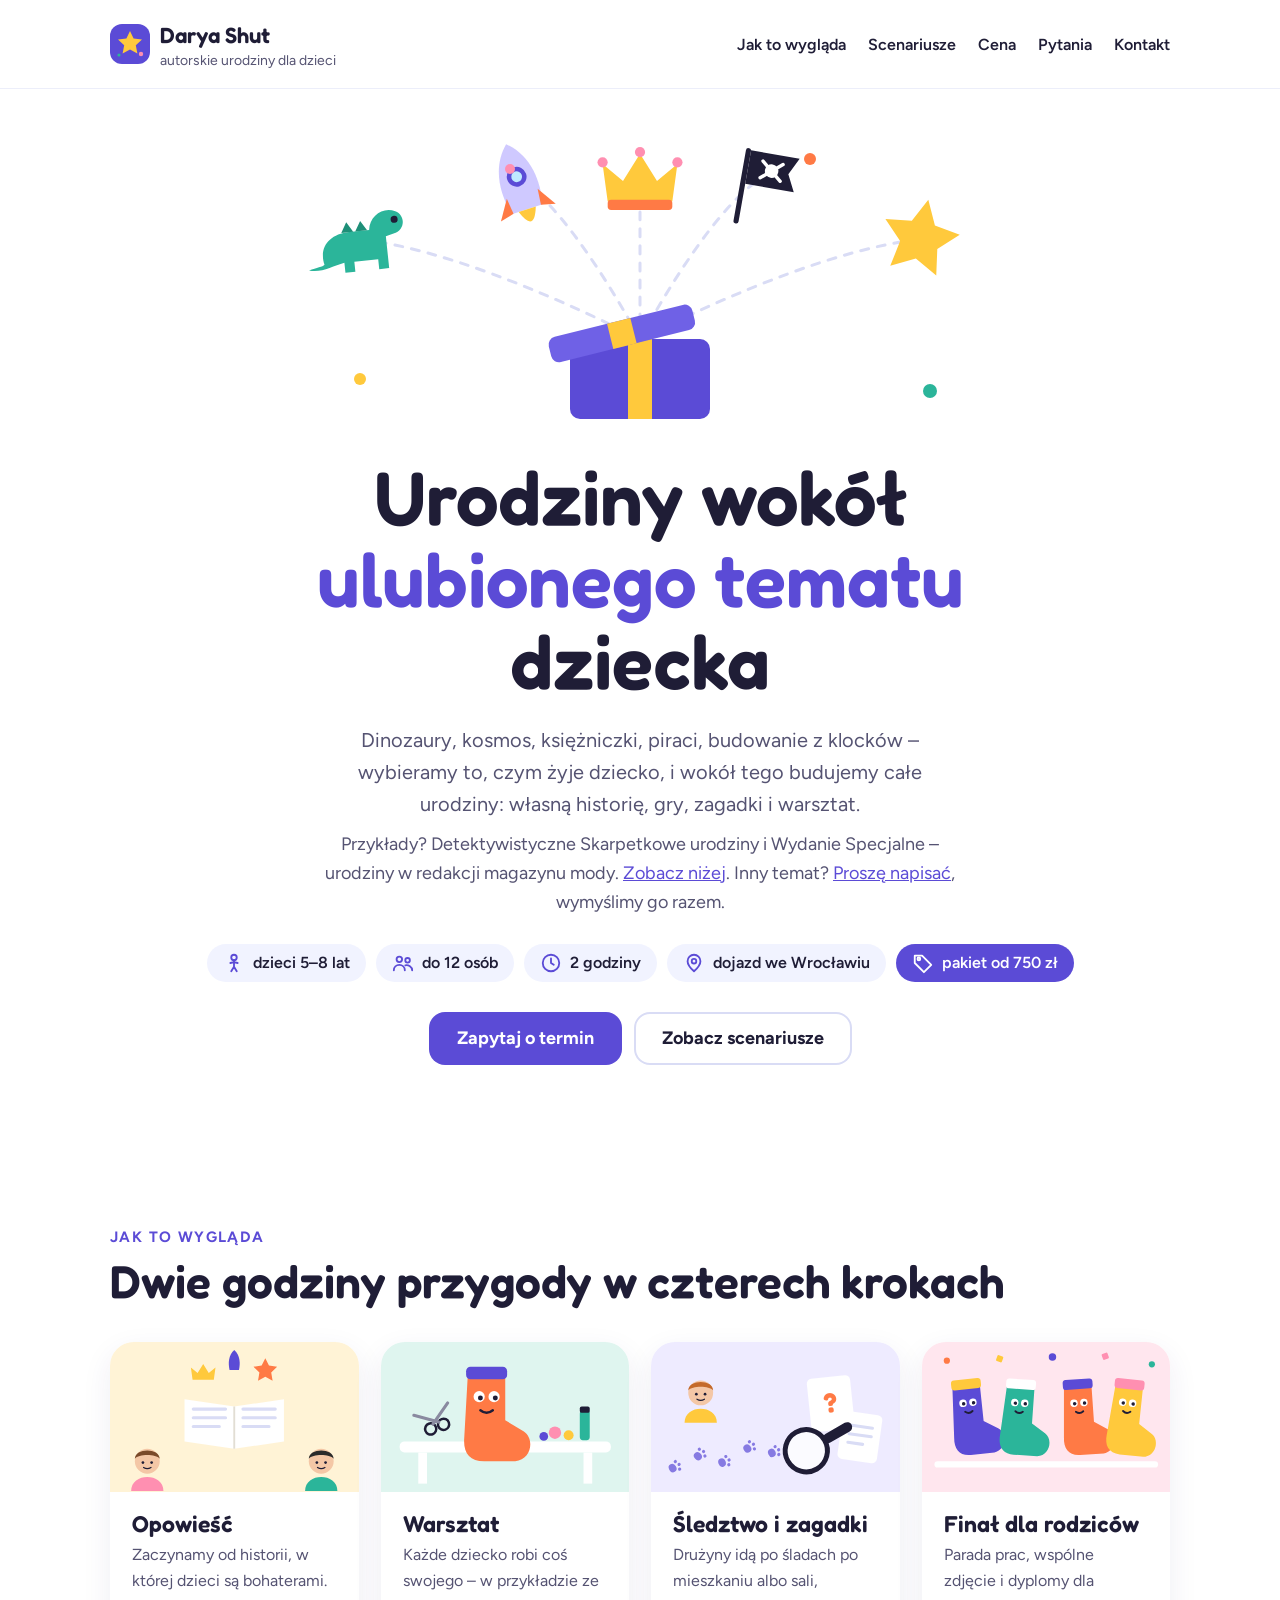
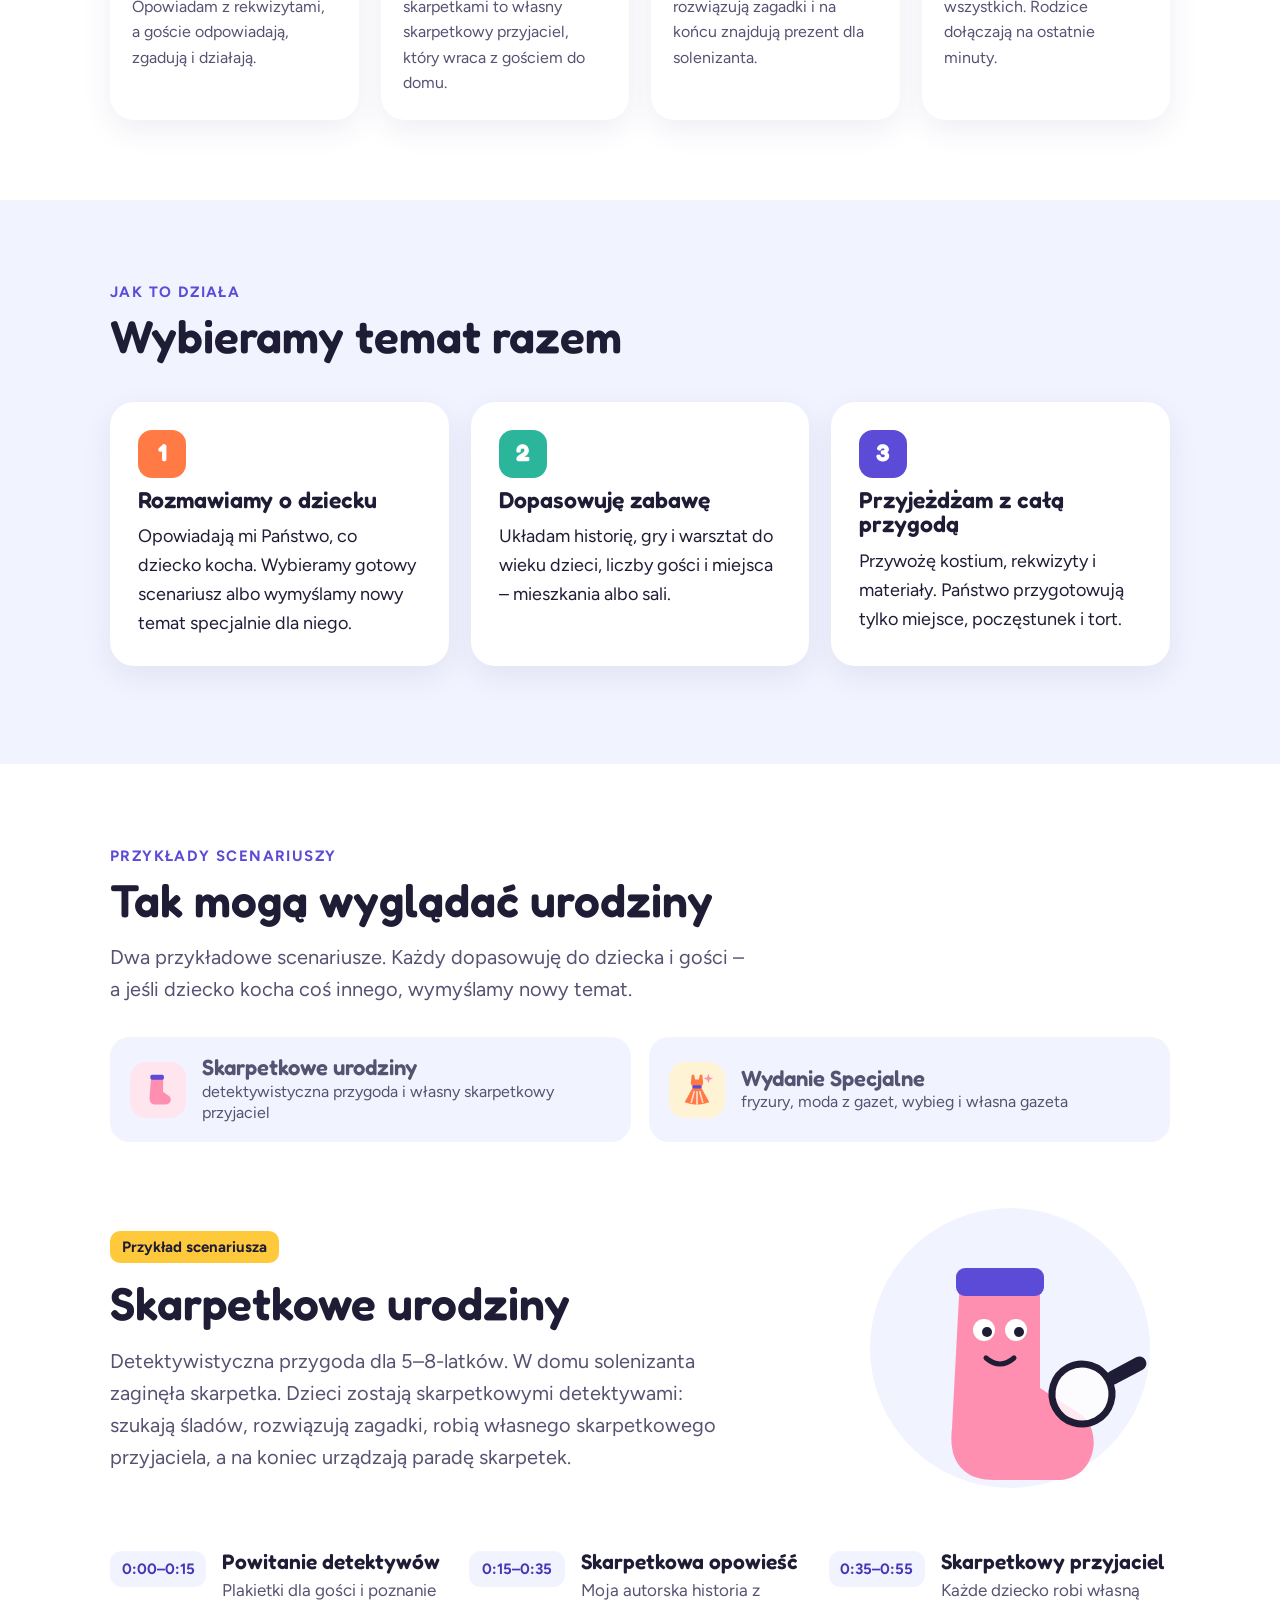
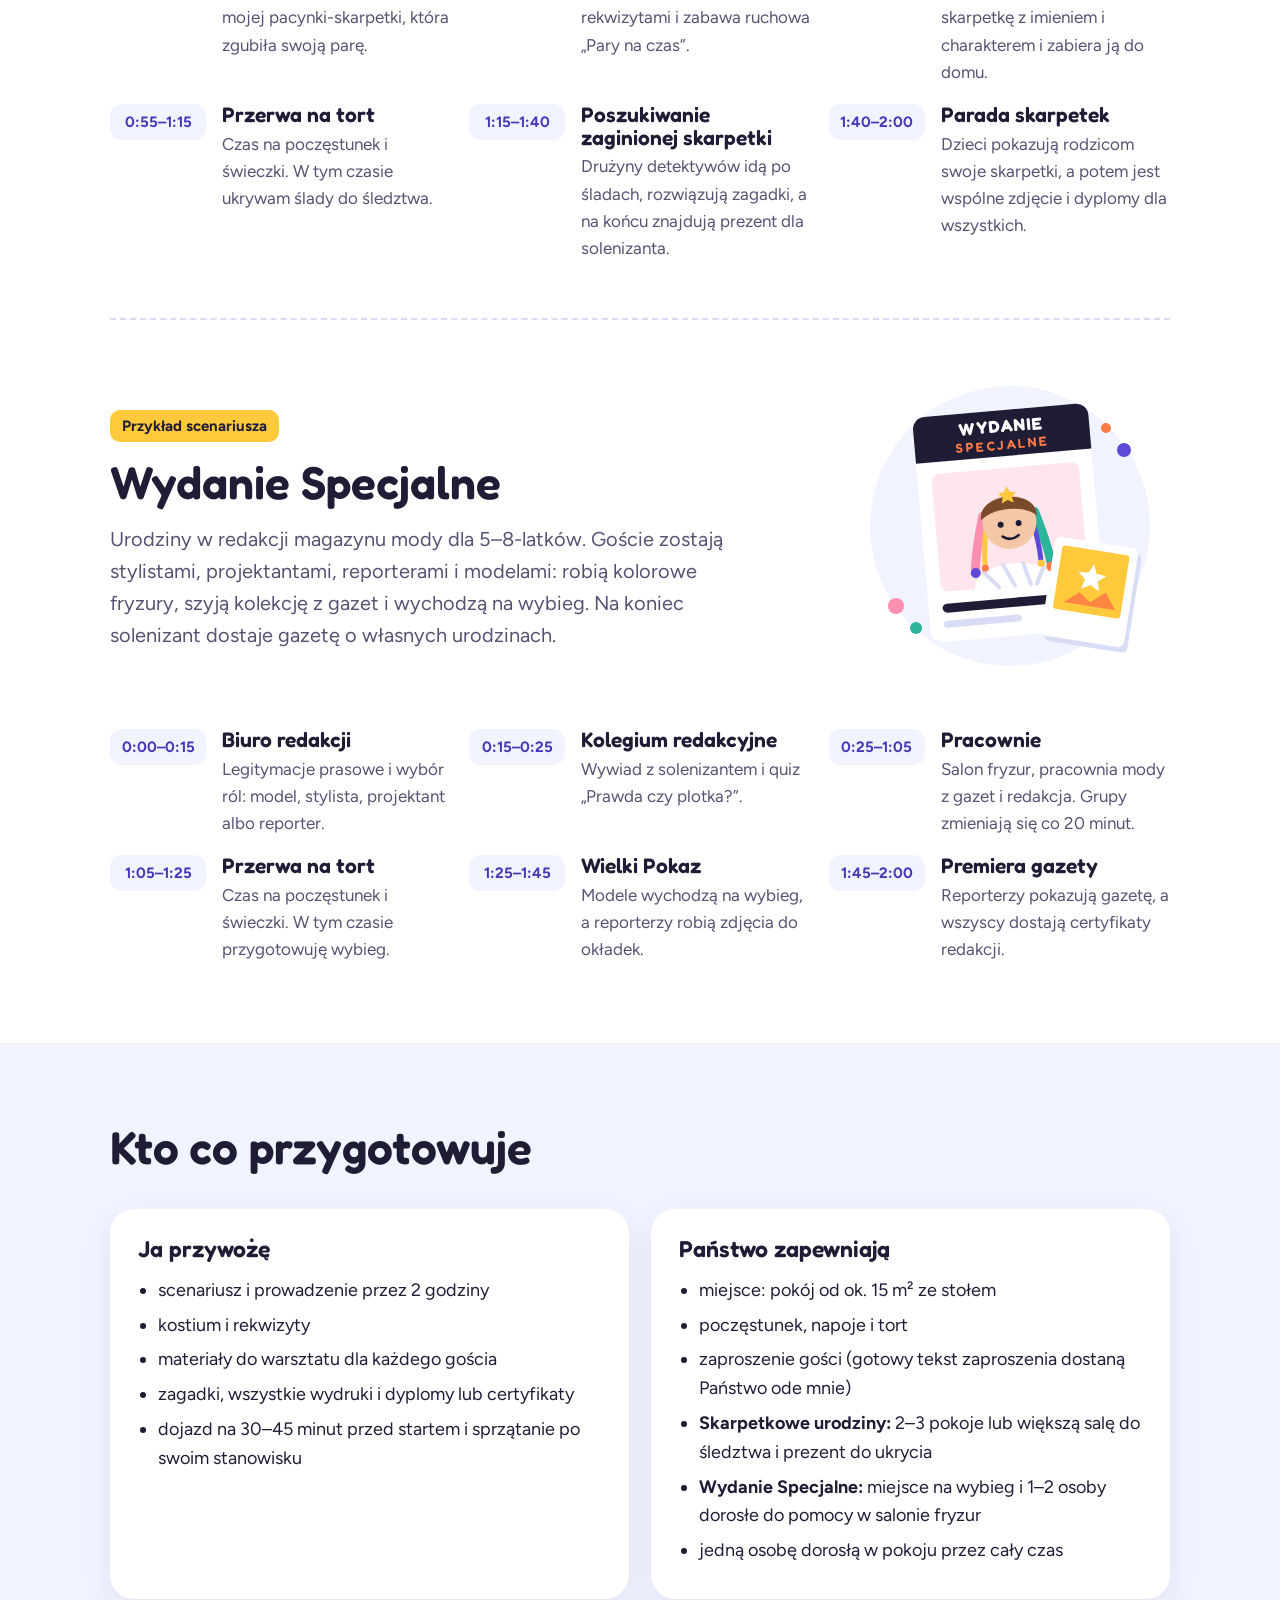
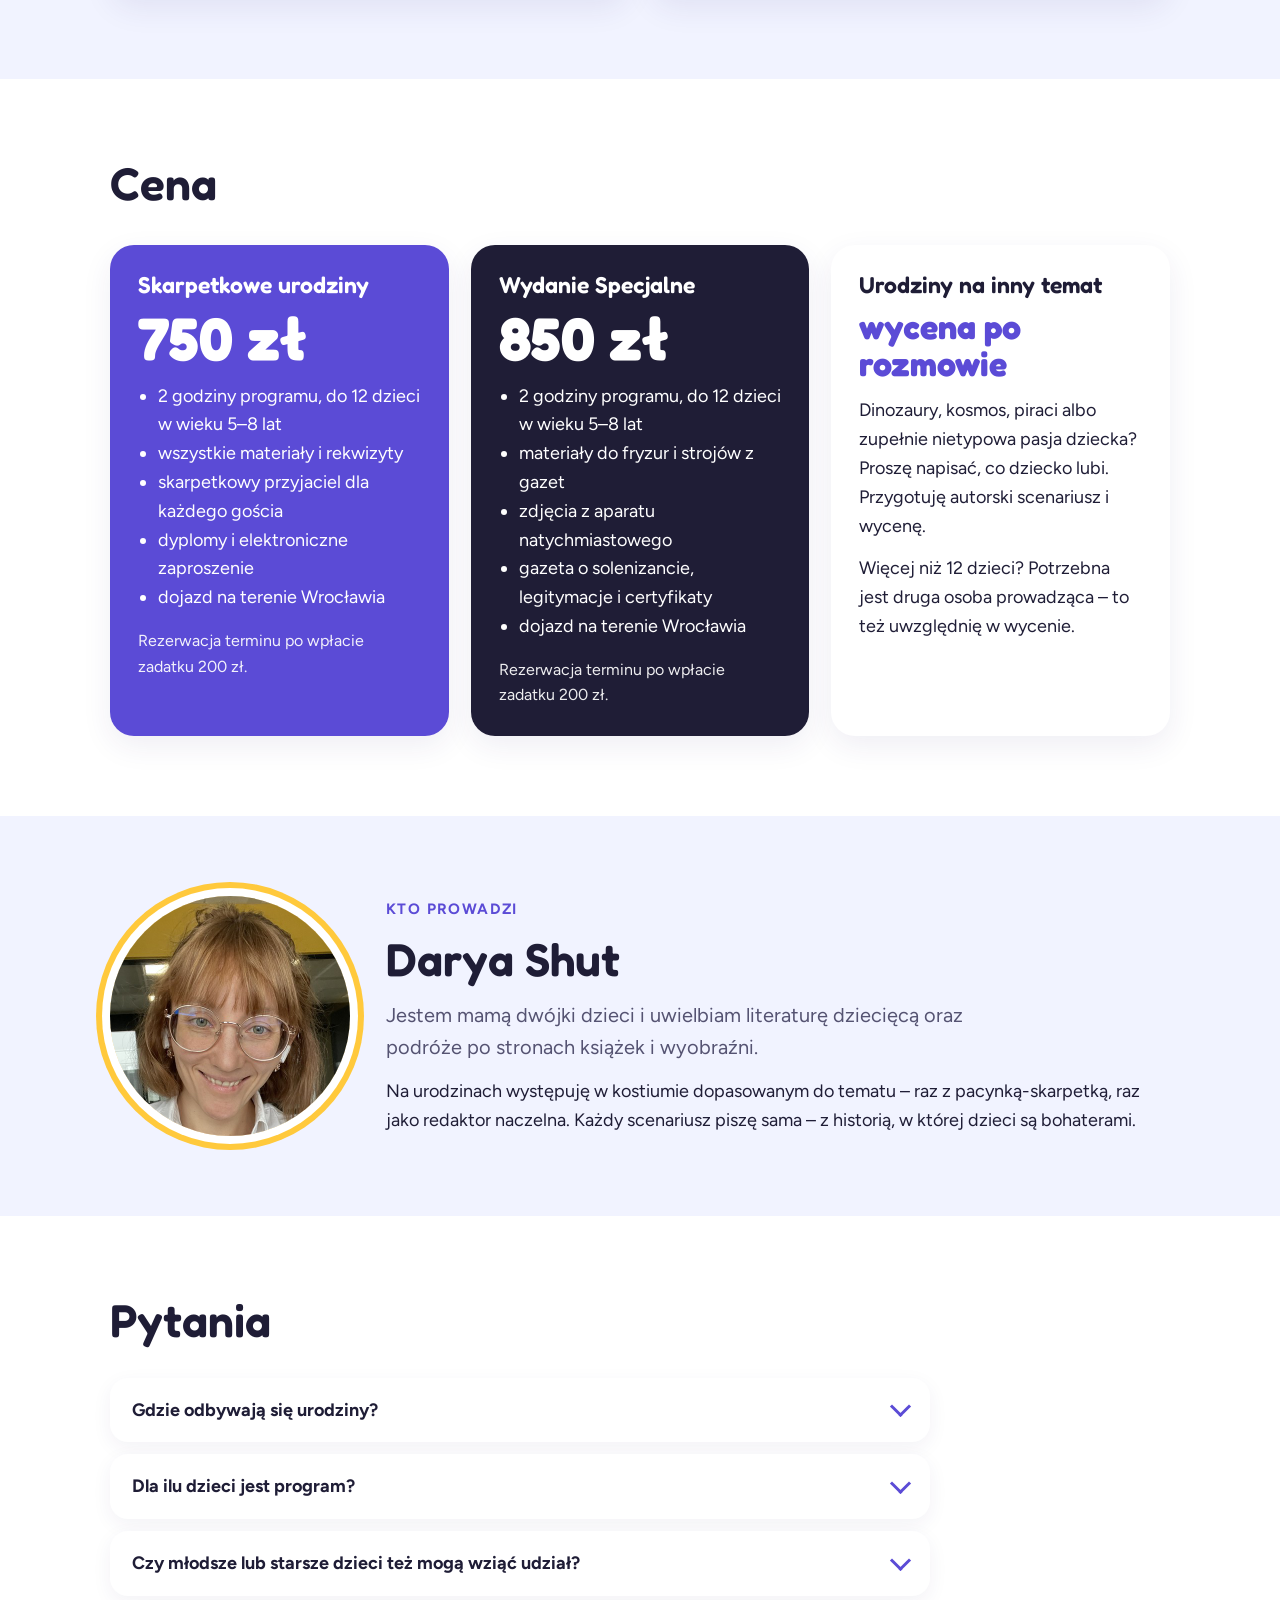
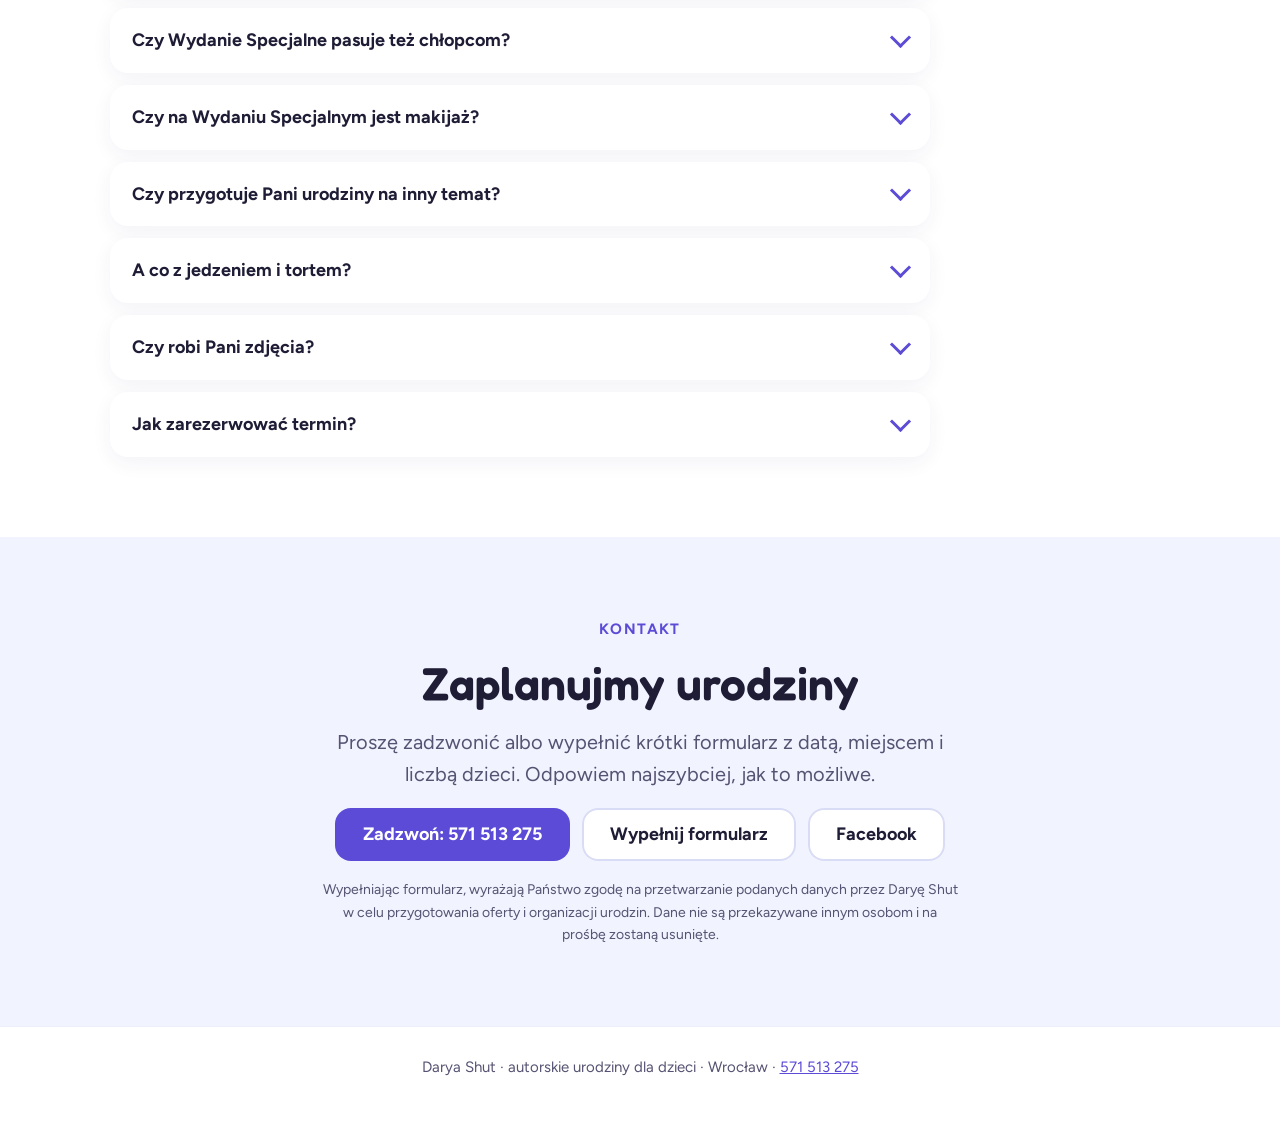
==== commit b1b62570: "Drugi scenariusz: Wydanie Specjalne (850 zł), sekcja Przykłady scenariuszy, usunięta notka o ilustra" ====
--- a/index.html
+++ b/index.html
@@ -4,9 +4,9 @@
 <meta charset="utf-8">
 <meta name="viewport" content="width=device-width, initial-scale=1">
 <title>Autorskie urodziny dla dzieci we Wrocławiu – Darya Shut</title>
-<meta name="description" content="Autorskie urodziny dla dzieci 5–8 lat wokół ulubionego tematu dziecka: własna historia, gry, warsztat i zagadki. Gotowy scenariusz: Skarpetkowe urodziny. Wrocław.">
+<meta name="description" content="Autorskie urodziny dla dzieci 5–8 lat wokół ulubionego tematu dziecka: własna historia, gry, warsztat i zagadki. Przykłady scenariuszy: Skarpetkowe urodziny i Wydanie Specjalne. Wrocław.">
 <meta property="og:title" content="Autorskie urodziny dla dzieci – Darya Shut, Wrocław">
-<meta property="og:description" content="Urodziny wokół ulubionego tematu dziecka. Pierwszy gotowy scenariusz: Skarpetkowe urodziny – śledztwo, warsztat i parada skarpetek.">
+<meta property="og:description" content="Urodziny wokół ulubionego tematu dziecka. Przykłady scenariuszy: Skarpetkowe urodziny – detektywistyczna przygoda, i Wydanie Specjalne – urodziny w redakcji magazynu mody.">
 <meta property="og:type" content="website">
 <meta property="og:url" content="https://adarka-shut.github.io/autorskie-urodziny/">
 <meta property="og:image" content="https://adarka-shut.github.io/autorskie-urodziny/preview.png">
@@ -79,7 +79,16 @@
 .scene-art svg{display:block;width:100%;height:100%}
 .scene figcaption{padding:20px 22px 24px;display:flex;flex-direction:column;gap:6px}
 .scene p{font-size:16px;color:var(--muted)}
-.note{margin-top:18px;font-size:14px;color:var(--muted)}
+/* scenarios */
+.pick{display:grid;grid-template-columns:repeat(auto-fit,minmax(300px,1fr));gap:18px;margin-top:32px}
+.pick a{display:flex;gap:16px;align-items:center;padding:18px 20px;border-radius:20px;background:var(--tint);color:var(--ink);text-decoration:none}
+.pick a:hover{box-shadow:inset 0 0 0 2px var(--violet);color:var(--ink)}
+.pick .ico{flex:0 0 56px;height:56px;border-radius:16px;display:flex;align-items:center;justify-content:center}
+.pick b{font-family:'Fredoka',sans-serif;font-weight:600;font-size:22px;display:block;line-height:1.15}
+.pick span{font-size:16px;color:var(--muted);display:block;line-height:1.35}
+.scenario{margin-top:56px;scroll-margin-top:20px}
+.scenario + .scenario{padding-top:56px;border-top:2px dashed #D9DCF5}
+.cols li b{font-weight:700}
 /* how */
 .how{display:grid;grid-template-columns:repeat(auto-fit,minmax(260px,1fr));gap:22px;margin-top:40px;list-style:none;padding:0}
 .how li{display:flex;flex-direction:column;gap:10px}
@@ -107,6 +116,7 @@
 .price-main .amount{font-family:'Fredoka',sans-serif;font-weight:700;font-size:60px;line-height:1;margin:10px 0 14px}
 .price-main ul{margin:0;padding-left:20px}
 .price-main .small{margin-top:16px;font-size:16px;opacity:.92}
+.price-ink{background:var(--ink)}
 .amount.dark{font-family:'Fredoka',sans-serif;font-weight:700;font-size:34px;line-height:1.1;margin:10px 0 14px;color:var(--violet)}
 
 /* about */
@@ -148,7 +158,7 @@
     <nav aria-label="Menu">
       <ul>
         <li><a href="#jak">Jak to wygląda</a></li>
-        <li><a href="#przyklad">Przykład</a></li>
+        <li><a href="#przyklad">Scenariusze</a></li>
         <li><a href="#cena">Cena</a></li>
         <li><a href="#pytania">Pytania</a></li>
         <li><a href="#kontakt">Kontakt</a></li>
@@ -169,13 +179,13 @@
     </div>
     <h1>Urodziny wokół <em>ulubionego tematu</em> dziecka</h1>
     <p class="lead">Dinozaury, kosmos, księżniczki, piraci, budowanie z klocków – wybieramy to, czym żyje dziecko, i wokół tego budujemy całe urodziny: własną historię, gry, zagadki i warsztat.</p>
-    <p class="lead small-lead">Przykład? Detektywistyczny scenariusz o zaginionej skarpetce – <a href="#przyklad">zobacz niżej</a>. Inny temat? <a href="#kontakt">Proszę napisać</a>, wymyślimy go razem.</p>
+    <p class="lead small-lead">Przykłady? Detektywistyczne Skarpetkowe urodziny i Wydanie Specjalne – urodziny w redakcji magazynu mody. <a href="#przyklad">Zobacz niżej</a>. Inny temat? <a href="#kontakt">Proszę napisać</a>, wymyślimy go razem.</p>
     <ul class="facts" aria-label="W skrócie">
-      <li><svg width="22" height="22" viewBox="0 0 24 24" fill="none" stroke="currentColor" stroke-width="2" stroke-linecap="round" stroke-linejoin="round" aria-hidden="true"><circle cx="12" cy="6" r="3"/><path d="M12 9v7M8 12l4-1 4 1M9 21l3-5 3 5"/></svg>dzieci 5–8 lat</li><li><svg width="22" height="22" viewBox="0 0 24 24" fill="none" stroke="currentColor" stroke-width="2" stroke-linecap="round" stroke-linejoin="round" aria-hidden="true"><circle cx="8" cy="8" r="3"/><circle cx="17" cy="9" r="2.5"/><path d="M2 20c0-3.5 2.7-6 6-6s6 2.5 6 6M14.5 14.5c3.5-.6 7.5 1.4 7.5 5.5"/></svg>do 12 osób</li><li><svg width="22" height="22" viewBox="0 0 24 24" fill="none" stroke="currentColor" stroke-width="2" stroke-linecap="round" stroke-linejoin="round" aria-hidden="true"><circle cx="12" cy="12" r="9"/><path d="M12 7v5l3 2"/></svg>2 godziny</li><li><svg width="22" height="22" viewBox="0 0 24 24" fill="none" stroke="currentColor" stroke-width="2" stroke-linecap="round" stroke-linejoin="round" aria-hidden="true"><path d="M12 21s-7-6.2-7-11a7 7 0 0 1 14 0c0 4.8-7 11-7 11z"/><circle cx="12" cy="10" r="2.5"/></svg>dojazd we Wrocławiu</li><li class="price-chip"><svg width="22" height="22" viewBox="0 0 24 24" fill="none" stroke="currentColor" stroke-width="2" stroke-linecap="round" stroke-linejoin="round" aria-hidden="true"><path d="M3 12V4h8l10 10-8 8L3 12z"/><circle cx="7.5" cy="7.5" r="1.5"/></svg>pakiet 750 zł</li>
+      <li><svg width="22" height="22" viewBox="0 0 24 24" fill="none" stroke="currentColor" stroke-width="2" stroke-linecap="round" stroke-linejoin="round" aria-hidden="true"><circle cx="12" cy="6" r="3"/><path d="M12 9v7M8 12l4-1 4 1M9 21l3-5 3 5"/></svg>dzieci 5–8 lat</li><li><svg width="22" height="22" viewBox="0 0 24 24" fill="none" stroke="currentColor" stroke-width="2" stroke-linecap="round" stroke-linejoin="round" aria-hidden="true"><circle cx="8" cy="8" r="3"/><circle cx="17" cy="9" r="2.5"/><path d="M2 20c0-3.5 2.7-6 6-6s6 2.5 6 6M14.5 14.5c3.5-.6 7.5 1.4 7.5 5.5"/></svg>do 12 osób</li><li><svg width="22" height="22" viewBox="0 0 24 24" fill="none" stroke="currentColor" stroke-width="2" stroke-linecap="round" stroke-linejoin="round" aria-hidden="true"><circle cx="12" cy="12" r="9"/><path d="M12 7v5l3 2"/></svg>2 godziny</li><li><svg width="22" height="22" viewBox="0 0 24 24" fill="none" stroke="currentColor" stroke-width="2" stroke-linecap="round" stroke-linejoin="round" aria-hidden="true"><path d="M12 21s-7-6.2-7-11a7 7 0 0 1 14 0c0 4.8-7 11-7 11z"/><circle cx="12" cy="10" r="2.5"/></svg>dojazd we Wrocławiu</li><li class="price-chip"><svg width="22" height="22" viewBox="0 0 24 24" fill="none" stroke="currentColor" stroke-width="2" stroke-linecap="round" stroke-linejoin="round" aria-hidden="true"><path d="M3 12V4h8l10 10-8 8L3 12z"/><circle cx="7.5" cy="7.5" r="1.5"/></svg>pakiet od 750 zł</li>
     </ul>
     <div class="actions">
       <a class="btn" href="#kontakt">Zapytaj o termin</a>
-      <a class="btn soft" href="#przyklad">Zobacz przykład</a>
+      <a class="btn soft" href="#przyklad">Zobacz scenariusze</a>
     </div>
   </div>
 </section>
@@ -202,7 +212,6 @@
 <g transform="translate(70 60) rotate(-6)"><path d="M-22 6 H22 V70 L44 84 C58 93 54 120 34 122 H-4 C-22 122 -30 110 -28 92 Z" fill="#5B4BD6"/><rect x="-24" y="0" width="48" height="16" rx="5" fill="#FFC93C"/><circle cx="-8" cy="38" r="6" fill="#fff"/><circle cx="8" cy="38" r="6" fill="#fff"/><circle cx="-7" cy="39" r="2.8" fill="#1F1D36"/><circle cx="9" cy="39" r="2.8" fill="#1F1D36"/><path d="M-6 52 Q0 57 6 52" fill="none" stroke="#1F1D36" stroke-width="3" stroke-linecap="round"/></g><g transform="translate(160 60) rotate(4)"><path d="M-22 6 H22 V70 L44 84 C58 93 54 120 34 122 H-4 C-22 122 -30 110 -28 92 Z" fill="#2BB59A"/><rect x="-24" y="0" width="48" height="16" rx="5" fill="#fff"/><circle cx="-8" cy="38" r="6" fill="#fff"/><circle cx="8" cy="38" r="6" fill="#fff"/><circle cx="-7" cy="39" r="2.8" fill="#1F1D36"/><circle cx="9" cy="39" r="2.8" fill="#1F1D36"/><path d="M-6 52 Q0 57 6 52" fill="none" stroke="#1F1D36" stroke-width="3" stroke-linecap="round"/></g><g transform="translate(250 60) rotate(-4)"><path d="M-22 6 H22 V70 L44 84 C58 93 54 120 34 122 H-4 C-22 122 -30 110 -28 92 Z" fill="#FF7A45"/><rect x="-24" y="0" width="48" height="16" rx="5" fill="#5B4BD6"/><circle cx="-8" cy="38" r="6" fill="#fff"/><circle cx="8" cy="38" r="6" fill="#fff"/><circle cx="-7" cy="39" r="2.8" fill="#1F1D36"/><circle cx="9" cy="39" r="2.8" fill="#1F1D36"/><path d="M-6 52 Q0 57 6 52" fill="none" stroke="#1F1D36" stroke-width="3" stroke-linecap="round"/></g><g transform="translate(335 60) rotate(6)"><path d="M-22 6 H22 V70 L44 84 C58 93 54 120 34 122 H-4 C-22 122 -30 110 -28 92 Z" fill="#FFC93C"/><rect x="-24" y="0" width="48" height="16" rx="5" fill="#FF8FB1"/><circle cx="-8" cy="38" r="6" fill="#fff"/><circle cx="8" cy="38" r="6" fill="#fff"/><circle cx="-7" cy="39" r="2.8" fill="#1F1D36"/><circle cx="9" cy="39" r="2.8" fill="#1F1D36"/><path d="M-6 52 Q0 57 6 52" fill="none" stroke="#1F1D36" stroke-width="3" stroke-linecap="round"/></g>
 <circle cx="40" cy="30" r="5" fill="#FF7A45"/><circle cx="210" cy="24" r="6" fill="#5B4BD6"/><circle cx="370" cy="36" r="5" fill="#2BB59A"/><rect x="120" y="22" width="10" height="10" rx="2" fill="#FFC93C" transform="rotate(20 125 27)"/><rect x="290" y="18" width="10" height="10" rx="2" fill="#FF8FB1" transform="rotate(-20 295 23)"/></svg></div><figcaption><h3>Finał dla rodziców</h3><p>Parada prac, wspólne zdjęcie i dyplomy dla wszystkich. Rodzice dołączają na ostatnie minuty.</p></figcaption></figure>
     </div>
-    <p class="note">Ilustracje poglądowe. Zdjęcia z prawdziwych urodzin dodam po pierwszych imprezach.</p>
   </div>
 </section>
 
@@ -220,6 +229,15 @@
 
 <section id="przyklad">
   <div class="wrap">
+    <p class="kicker">Przykłady scenariuszy</p>
+    <h2 style="margin-top:8px">Tak mogą wyglądać urodziny</h2>
+    <p class="lead" style="margin-top:16px">Dwa przykładowe scenariusze. Każdy dopasowuję do dziecka i gości – a jeśli dziecko kocha coś innego, wymyślamy nowy temat.</p>
+    <div class="pick">
+      <a href="#skarpetki"><span class="ico" style="background:#FFE6EE"><svg width="34" height="34" viewBox="0 0 40 40" aria-hidden="true"><path d="M12 4 H26 V22 L33 27 C37 30 35 37 29 37 H17 C12 37 10 34 10 29 Z" fill="#FF8FB1"/><rect x="11" y="2" width="16" height="6" rx="2" fill="#5B4BD6"/></svg></span><span><b>Skarpetkowe urodziny</b><span>detektywistyczna przygoda i własny skarpetkowy przyjaciel</span></span></a>
+      <a href="#wydanie"><span class="ico" style="background:#FFF3D6"><svg width="38" height="38" viewBox="0 0 40 40" aria-hidden="true"><path d="M14.5 4 H17 L18 9 H22 L23 4 H25.5 L26.5 12 C26.5 14 25.5 15.5 24 16.5 L33 33 Q20 38 7 33 L16 16.5 C14.5 15.5 13.5 14 13.5 12 Z" fill="#FF7A45"/><rect x="15" y="15" width="10" height="3.4" rx="1.7" fill="#5B4BD6"/><path d="M17 22 L14 33 M23 22 L26 33 M20 22 V35" stroke="#FFD9C7" stroke-width="1.8" stroke-linecap="round"/><path d="M32 3 L33.3 6.7 L37 8 L33.3 9.3 L32 13 L30.7 9.3 L27 8 L30.7 6.7 Z" fill="#FF8FB1"/></svg></span><span><b>Wydanie Specjalne</b><span>fryzury, moda z gazet, wybieg i własna gazeta</span></span></a>
+    </div>
+
+    <div class="scenario" id="skarpetki">
     <div class="scenario-head">
       <div class="txt">
         <span class="badge">Przykład scenariusza</span>
@@ -242,6 +260,61 @@
       <li><span class="time">1:15–1:40</span><div><h3>Poszukiwanie zaginionej skarpetki</h3><p>Drużyny detektywów idą po śladach, rozwiązują zagadki, a na końcu znajdują prezent dla solenizanta.</p></div></li>
       <li><span class="time">1:40–2:00</span><div><h3>Parada skarpetek</h3><p>Dzieci pokazują rodzicom swoje skarpetki, a potem jest wspólne zdjęcie i dyplomy dla wszystkich.</p></div></li>
     </ol>
+    </div>
+
+    <div class="scenario" id="wydanie">
+    <div class="scenario-head">
+      <div class="txt">
+        <span class="badge">Przykład scenariusza</span>
+        <h2>Wydanie Specjalne</h2>
+        <p class="lead">Urodziny w redakcji magazynu mody dla 5–8-latków. Goście zostają stylistami, projektantami, reporterami i modelami: robią kolorowe fryzury, szyją kolekcję z gazet i wychodzą na wybieg. Na koniec solenizant dostaje gazetę o własnych urodzinach.</p>
+      </div>
+      <div class="pic">
+        <svg viewBox="0 0 320 300" role="img" aria-label="Okładka magazynu ze zdjęciem dziecka z kolorowymi warkoczykami i zdjęcie z aparatu natychmiastowego">
+          <circle cx="160" cy="150" r="140" fill="#F1F3FF"/>
+          <g transform="translate(62 42) rotate(-5)">
+            <rect x="0" y="0" width="176" height="226" rx="12" fill="#fff"/>
+            <path d="M0 12 A12 12 0 0 1 12 0 H164 A12 12 0 0 1 176 12 V46 H0 Z" fill="#1F1D36"/>
+            <text x="88" y="22" text-anchor="middle" font-family="Fredoka, sans-serif" font-weight="700" font-size="17" letter-spacing="1.5" fill="#fff">WYDANIE</text>
+            <text x="88" y="39" text-anchor="middle" font-family="Fredoka, sans-serif" font-weight="600" font-size="13" letter-spacing="2.5" fill="#FF7A45">SPECJALNE</text>
+            <rect x="14" y="58" width="148" height="118" rx="8" fill="#FFE6EE"/>
+            <path d="M48 176 C48 146 128 146 128 176 Z" fill="#fff"/>
+            <path d="M58 160 L72 176 M78 154 L88 176 M98 154 L104 176 M118 160 L110 176" stroke="#D9DCF5" stroke-width="4" stroke-linecap="round"/>
+            <path d="M62 104 C56 124 52 140 50 156" fill="none" stroke="#FF8FB1" stroke-width="9" stroke-linecap="round"/>
+            <path d="M66 108 C62 126 60 140 60 152" fill="none" stroke="#FFC93C" stroke-width="5" stroke-linecap="round"/>
+            <path d="M114 104 C120 124 124 140 126 156" fill="none" stroke="#2BB59A" stroke-width="9" stroke-linecap="round"/>
+            <path d="M110 108 C114 126 116 140 116 152" fill="none" stroke="#5B4BD6" stroke-width="5" stroke-linecap="round"/>
+            <circle cx="50" cy="160" r="5" fill="#5B4BD6"/><circle cx="126" cy="160" r="5" fill="#FF7A45"/><circle cx="60" cy="156" r="3.5" fill="#FF7A45"/><circle cx="116" cy="156" r="3.5" fill="#FFC93C"/>
+            <circle cx="88" cy="112" r="27" fill="#F4C7A6"/>
+            <path d="M60 108 C58 80 118 80 116 108 C104 96 72 96 60 108 Z" fill="#7A4A2A"/>
+            <circle cx="79" cy="114" r="3" fill="#1F1D36"/><circle cx="97" cy="114" r="3" fill="#1F1D36"/>
+            <path d="M80 126 Q88 132 96 126" fill="none" stroke="#1F1D36" stroke-width="2.6" stroke-linecap="round"/>
+            <path d="M88 76 L91 82 L97 83 L92.5 87 L94 93 L88 90 L82 93 L83.5 87 L79 83 L85 82 Z" fill="#FFC93C"/>
+            <rect x="14" y="188" width="112" height="9" rx="4.5" fill="#1F1D36"/>
+            <rect x="14" y="205" width="78" height="7" rx="3.5" fill="#D9DCF5"/>
+            <circle cx="152" cy="200" r="10" fill="#FF7A45"/>
+          </g>
+          <g transform="translate(206 160) rotate(9)">
+            <rect x="4" y="5" width="84" height="100" rx="6" fill="#D9DCF5"/>
+            <rect x="0" y="0" width="84" height="100" rx="6" fill="#fff"/>
+            <rect x="8" y="8" width="68" height="64" rx="3" fill="#FFC93C"/>
+            <path d="M42 22 L46 31 L56 32 L48.5 38.5 L51 48 L42 43 L33 48 L35.5 38.5 L28 32 L38 31 Z" fill="#fff"/>
+            <path d="M18 64 L32 52 L44 60 L58 48 L70 64 Z" fill="#FF7A45" opacity=".85"/>
+          </g>
+          <circle cx="46" cy="230" r="8" fill="#FF8FB1"/><circle cx="66" cy="252" r="6" fill="#2BB59A"/><circle cx="274" cy="74" r="7" fill="#5B4BD6"/><circle cx="256" cy="52" r="5" fill="#FF7A45"/>
+        </svg>
+      </div>
+    </div>
+
+    <ol class="timeline">
+      <li><span class="time">0:00–0:15</span><div><h3>Biuro redakcji</h3><p>Legitymacje prasowe i wybór ról: model, stylista, projektant albo reporter.</p></div></li>
+      <li><span class="time">0:15–0:25</span><div><h3>Kolegium redakcyjne</h3><p>Wywiad z solenizantem i quiz „Prawda czy plotka?”.</p></div></li>
+      <li><span class="time">0:25–1:05</span><div><h3>Pracownie</h3><p>Salon fryzur, pracownia mody z gazet i redakcja. Grupy zmieniają się co 20 minut.</p></div></li>
+      <li><span class="time">1:05–1:25</span><div><h3>Przerwa na tort</h3><p>Czas na poczęstunek i świeczki. W tym czasie przygotowuję wybieg.</p></div></li>
+      <li><span class="time">1:25–1:45</span><div><h3>Wielki Pokaz</h3><p>Modele wychodzą na wybieg, a reporterzy robią zdjęcia do okładek.</p></div></li>
+      <li><span class="time">1:45–2:00</span><div><h3>Premiera gazety</h3><p>Reporterzy pokazują gazetę, a wszyscy dostają certyfikaty redakcji.</p></div></li>
+    </ol>
+    </div>
   </div>
 </section>
 
@@ -253,19 +326,20 @@
         <h3>Ja przywożę</h3>
         <ul>
           <li>scenariusz i prowadzenie przez 2 godziny</li>
-          <li>kostium, pacynkę i rekwizyty</li>
+          <li>kostium i rekwizyty</li>
           <li>materiały do warsztatu dla każdego gościa</li>
-          <li>ślady i zagadki do śledztwa, dyplomy</li>
+          <li>zagadki, wszystkie wydruki i dyplomy lub certyfikaty</li>
           <li>dojazd na 30–45 minut przed startem i sprzątanie po swoim stanowisku</li>
         </ul>
       </div>
       <div class="card">
         <h3>Państwo zapewniają</h3>
         <ul>
-          <li>miejsce: pokój od ok. 15 m² ze stołem, a do śledztwa 2–3 pokoje lub większa sala</li>
+          <li>miejsce: pokój od ok. 15 m² ze stołem</li>
           <li>poczęstunek, napoje i tort</li>
           <li>zaproszenie gości (gotowy tekst zaproszenia dostaną Państwo ode mnie)</li>
-          <li>prezent do ukrycia w śledztwie</li>
+          <li><b>Skarpetkowe urodziny:</b> 2–3 pokoje lub większą salę do śledztwa i prezent do ukrycia</li>
+          <li><b>Wydanie Specjalne:</b> miejsce na wybieg i 1–2 osoby dorosłe do pomocy w salonie fryzur</li>
           <li>jedną osobę dorosłą w pokoju przez cały czas</li>
         </ul>
       </div>
@@ -289,6 +363,18 @@
         </ul>
         <p class="small">Rezerwacja terminu po wpłacie zadatku 200 zł.</p>
       </div>
+      <div class="card price-main price-ink">
+        <h3>Wydanie Specjalne</h3>
+        <div class="amount">850 zł</div>
+        <ul>
+          <li>2 godziny programu, do 12 dzieci w wieku 5–8 lat</li>
+          <li>materiały do fryzur i strojów z gazet</li>
+          <li>zdjęcia z aparatu natychmiastowego</li>
+          <li>gazeta o solenizancie, legitymacje i certyfikaty</li>
+          <li>dojazd na terenie Wrocławia</li>
+        </ul>
+        <p class="small">Rezerwacja terminu po wpłacie zadatku 200 zł.</p>
+      </div>
       <div class="card">
         <h3>Urodziny na inny temat</h3>
         <div class="amount dark">wycena po rozmowie</div>
@@ -306,7 +392,7 @@
       <p class="kicker">Kto prowadzi</p>
       <h2>Darya Shut</h2>
       <p class="lead">Jestem mamą dwójki dzieci i uwielbiam literaturę dziecięcą oraz podróże po stronach książek i wyobraźni.</p>
-      <p>Na urodzinach występuję w kostiumie dopasowanym do tematu, a pomaga mi pacynka. Każdy scenariusz piszę sama – z historią, w której dzieci są bohaterami.</p>
+      <p>Na urodzinach występuję w kostiumie dopasowanym do tematu – raz z pacynką-skarpetką, raz jako redaktor naczelna. Każdy scenariusz piszę sama – z historią, w której dzieci są bohaterami.</p>
     </div>
   </div>
 </section>
@@ -315,12 +401,14 @@
   <div class="wrap">
     <h2>Pytania</h2>
     <div class="faq-list">
-      <details><summary>Gdzie odbywają się urodziny?</summary><p>U Państwa w domu albo w wynajętej przez Państwa sali we Wrocławiu. Potrzebny jest pokój od ok. 15 m² ze stołem do warsztatu. Do śledztwa wystarczą 2–3 pokoje albo większa sala.</p></details>
+      <details><summary>Gdzie odbywają się urodziny?</summary><p>U Państwa w domu albo w wynajętej przez Państwa sali we Wrocławiu. Potrzebny jest pokój od ok. 15 m² ze stołem do warsztatu. Do śledztwa w Skarpetkowych urodzinach wystarczą 2–3 pokoje albo większa sala. Wydanie Specjalne można zorganizować też w kawiarni – nic nie przyklejam do podłogi.</p></details>
       <details><summary>Dla ilu dzieci jest program?</summary><p>Dla 8–12 dzieci w wieku 5–8 lat. Przy większej grupie potrzebna jest druga osoba prowadząca.</p></details>
       <details><summary>Czy młodsze lub starsze dzieci też mogą wziąć udział?</summary><p>Tak, proszę tylko napisać o tym wcześniej. Dla młodszych upraszczam zadania, a starsze dzieci dostają trudniejsze zagadki.</p></details>
+      <details><summary>Czy Wydanie Specjalne pasuje też chłopcom?</summary><p>Tak. Dzieci same wybierają role: modelka lub model, stylistka lub stylista, projektantka lub projektant, reporterka lub reporter. Reporterzy robią zdjęcia i wywiady i składają gazetę, a na wybieg nikt nie musi wychodzić.</p></details>
+      <details><summary>Czy na Wydaniu Specjalnym jest makijaż?</summary><p>Nie. Nie używam kosmetyków, lakieru do paznokci ani brokatu na twarz. Są tylko warkoczyki z kolorowym kanekalonem, koraliki i samoprzylepne kryształki.</p></details>
       <details><summary>Czy przygotuje Pani urodziny na inny temat?</summary><p>Tak. Proszę napisać, co dziecko lubi najbardziej. Przygotuję autorski scenariusz wokół tego tematu i wycenę.</p></details>
       <details><summary>A co z jedzeniem i tortem?</summary><p>Poczęstunek i tort przygotowują Państwo. W programie jest na nie 20-minutowa przerwa.</p></details>
-      <details><summary>Czy robi Pani zdjęcia?</summary><p>Zdjęcia robią Państwo. Ja mogę zrobić kilka zdjęć prac i rąk do swojego portfolio, ale tylko za Państwa zgodą i bez twarzy dzieci.</p></details>
+      <details><summary>Czy robi Pani zdjęcia?</summary><p>Zdjęcia robią Państwo. W Wydaniu Specjalnym dzieci robią zdjęcia aparatem natychmiastowym – odbitki trafiają na ich mini okładki i do gazety solenizanta. Ja mogę zrobić kilka zdjęć prac i rąk do swojego portfolio, ale tylko za Państwa zgodą i bez twarzy dzieci.</p></details>
       <details><summary>Jak zarezerwować termin?</summary><p>Proszę zadzwonić pod numer 571 513 275 albo wypełnić formularz w sekcji Kontakt – z datą, godziną i przybliżoną liczbą dzieci. Termin rezerwuję po wpłacie zadatku 200 zł. Najlepiej odezwać się 2–3 tygodnie wcześniej.</p></details>
     </div>
   </div>
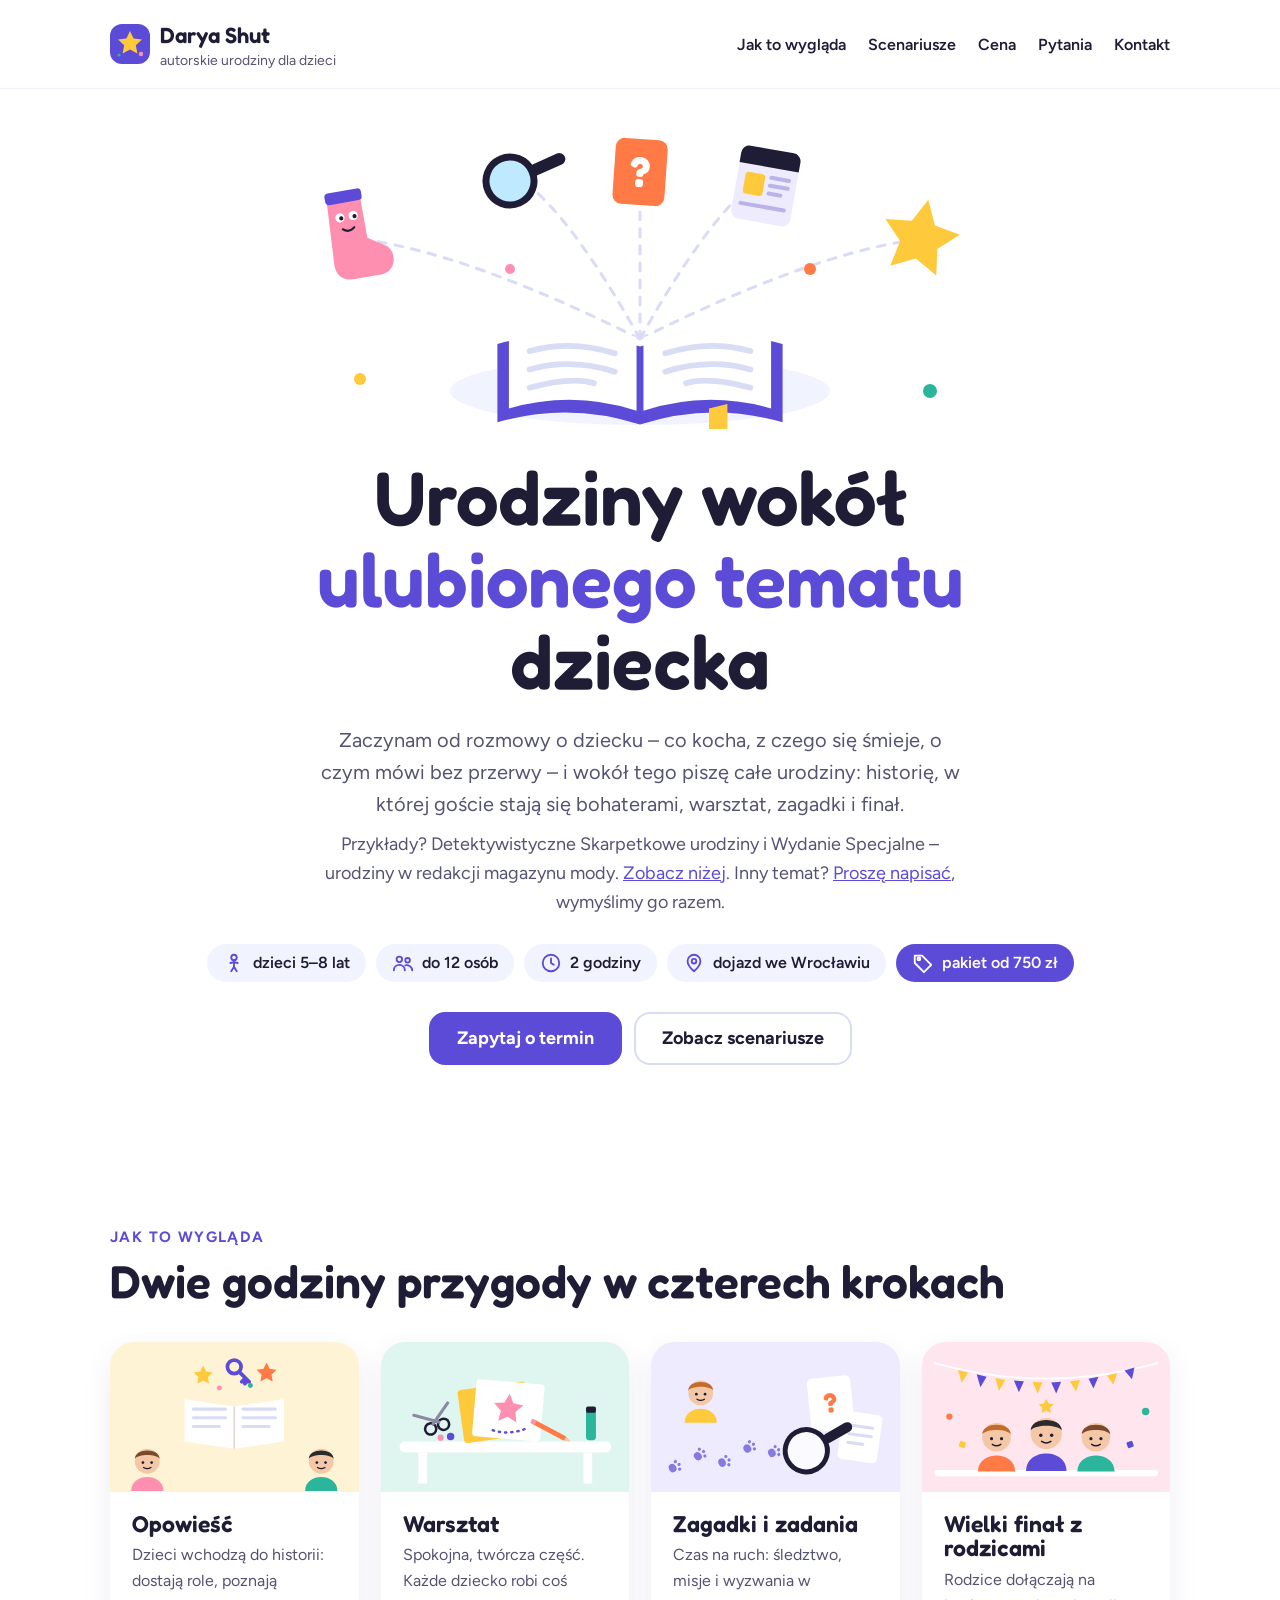
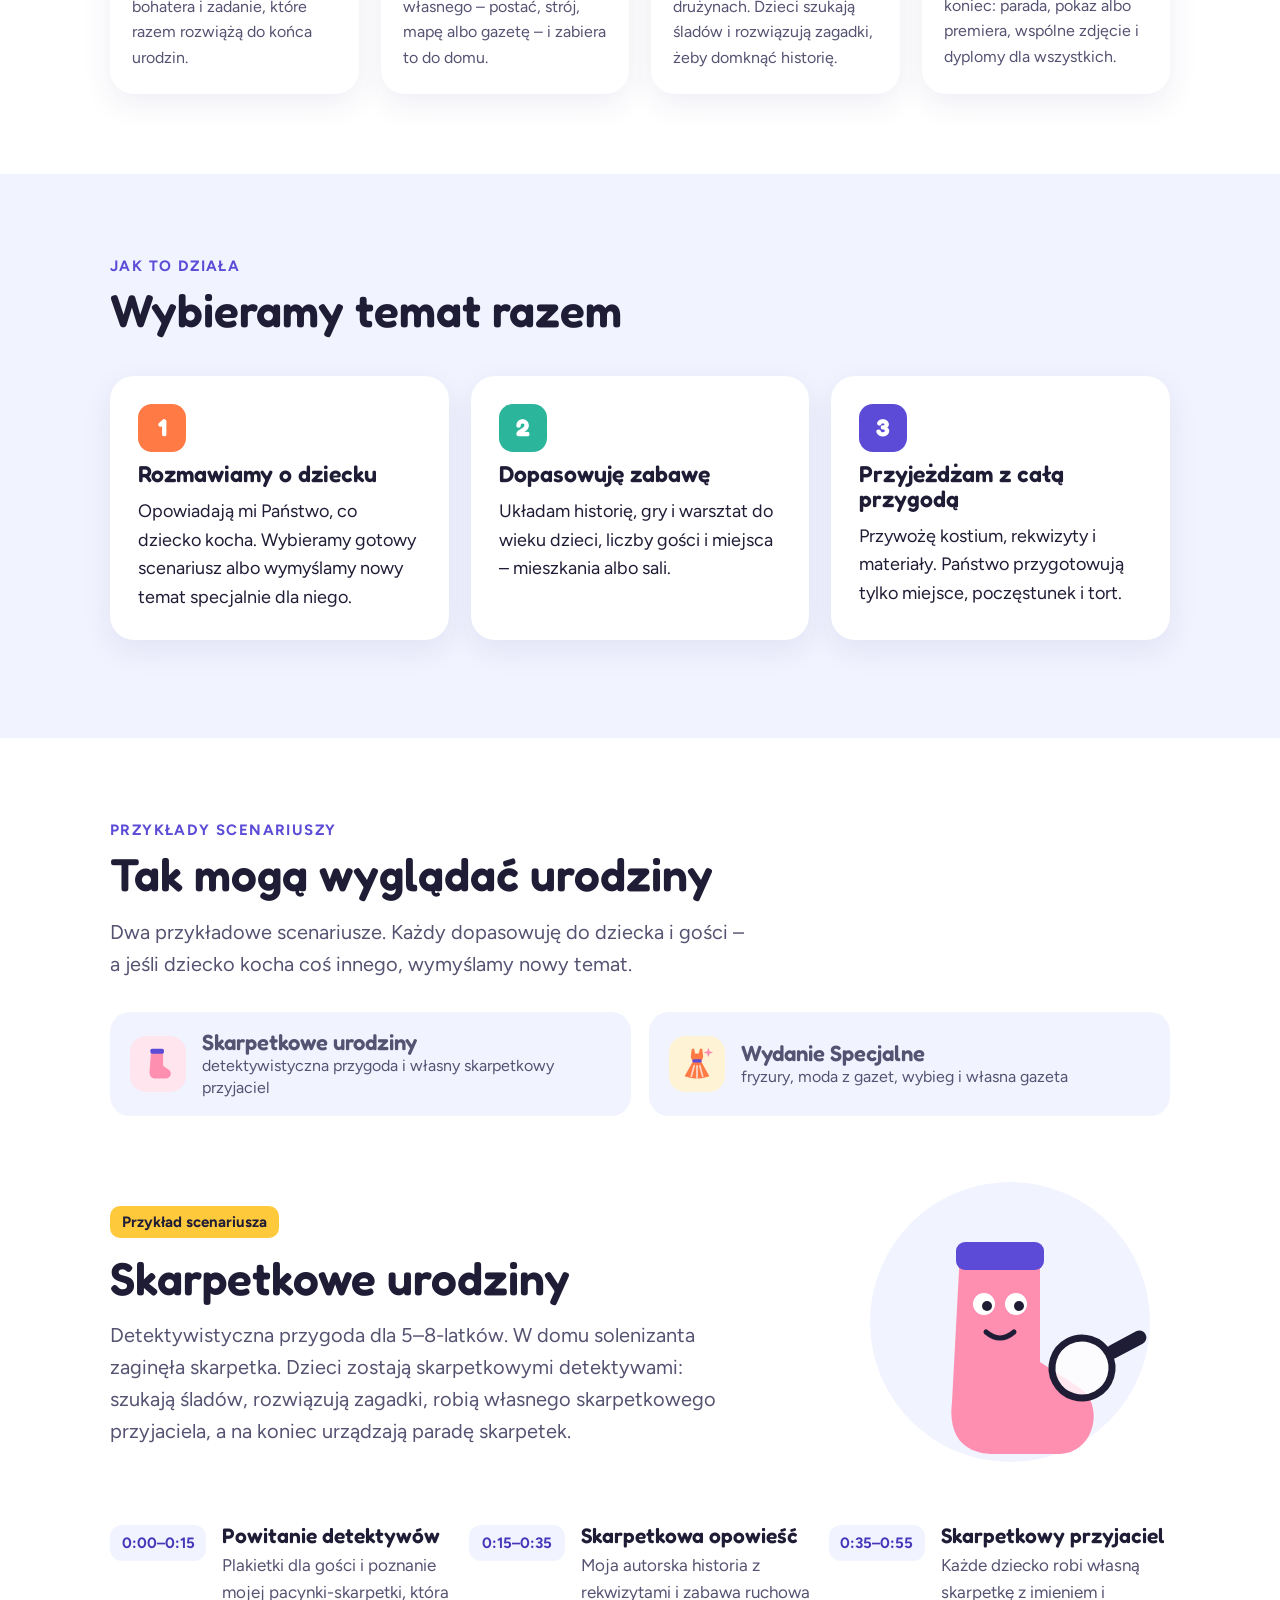
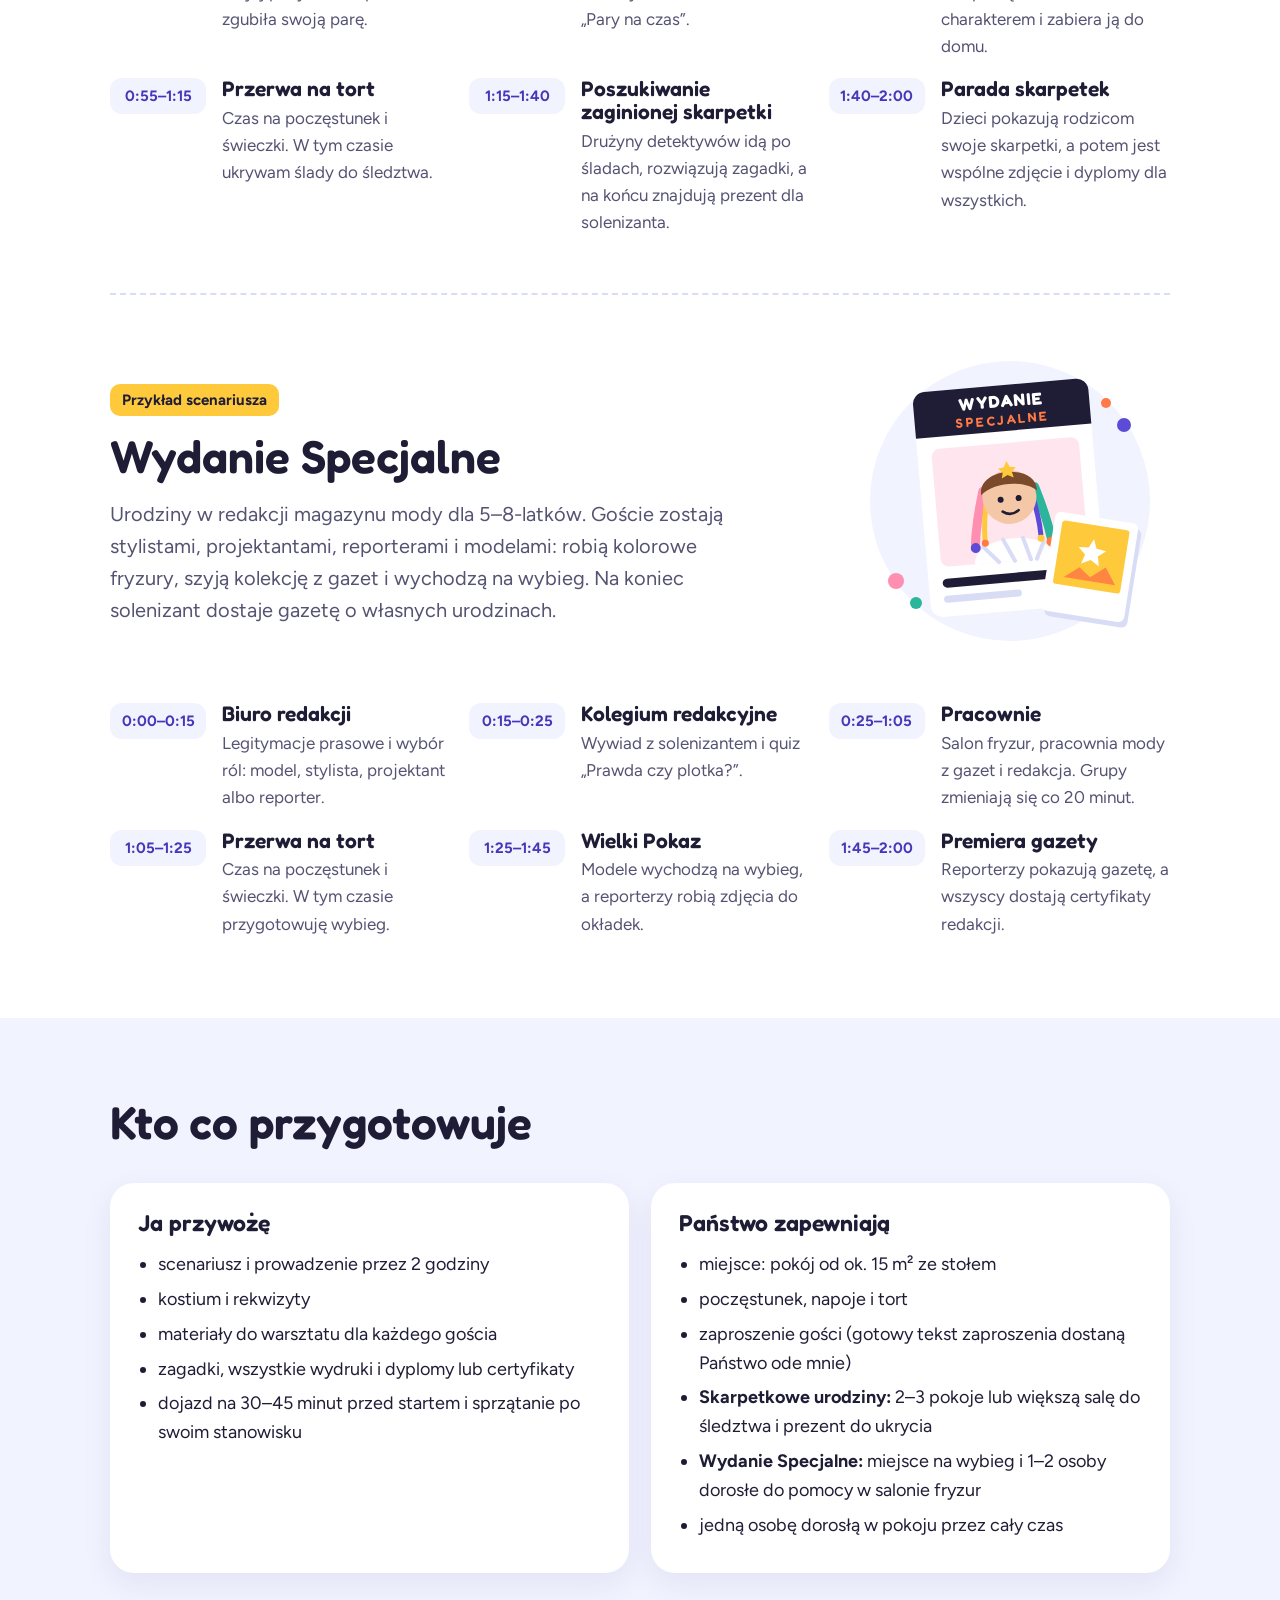
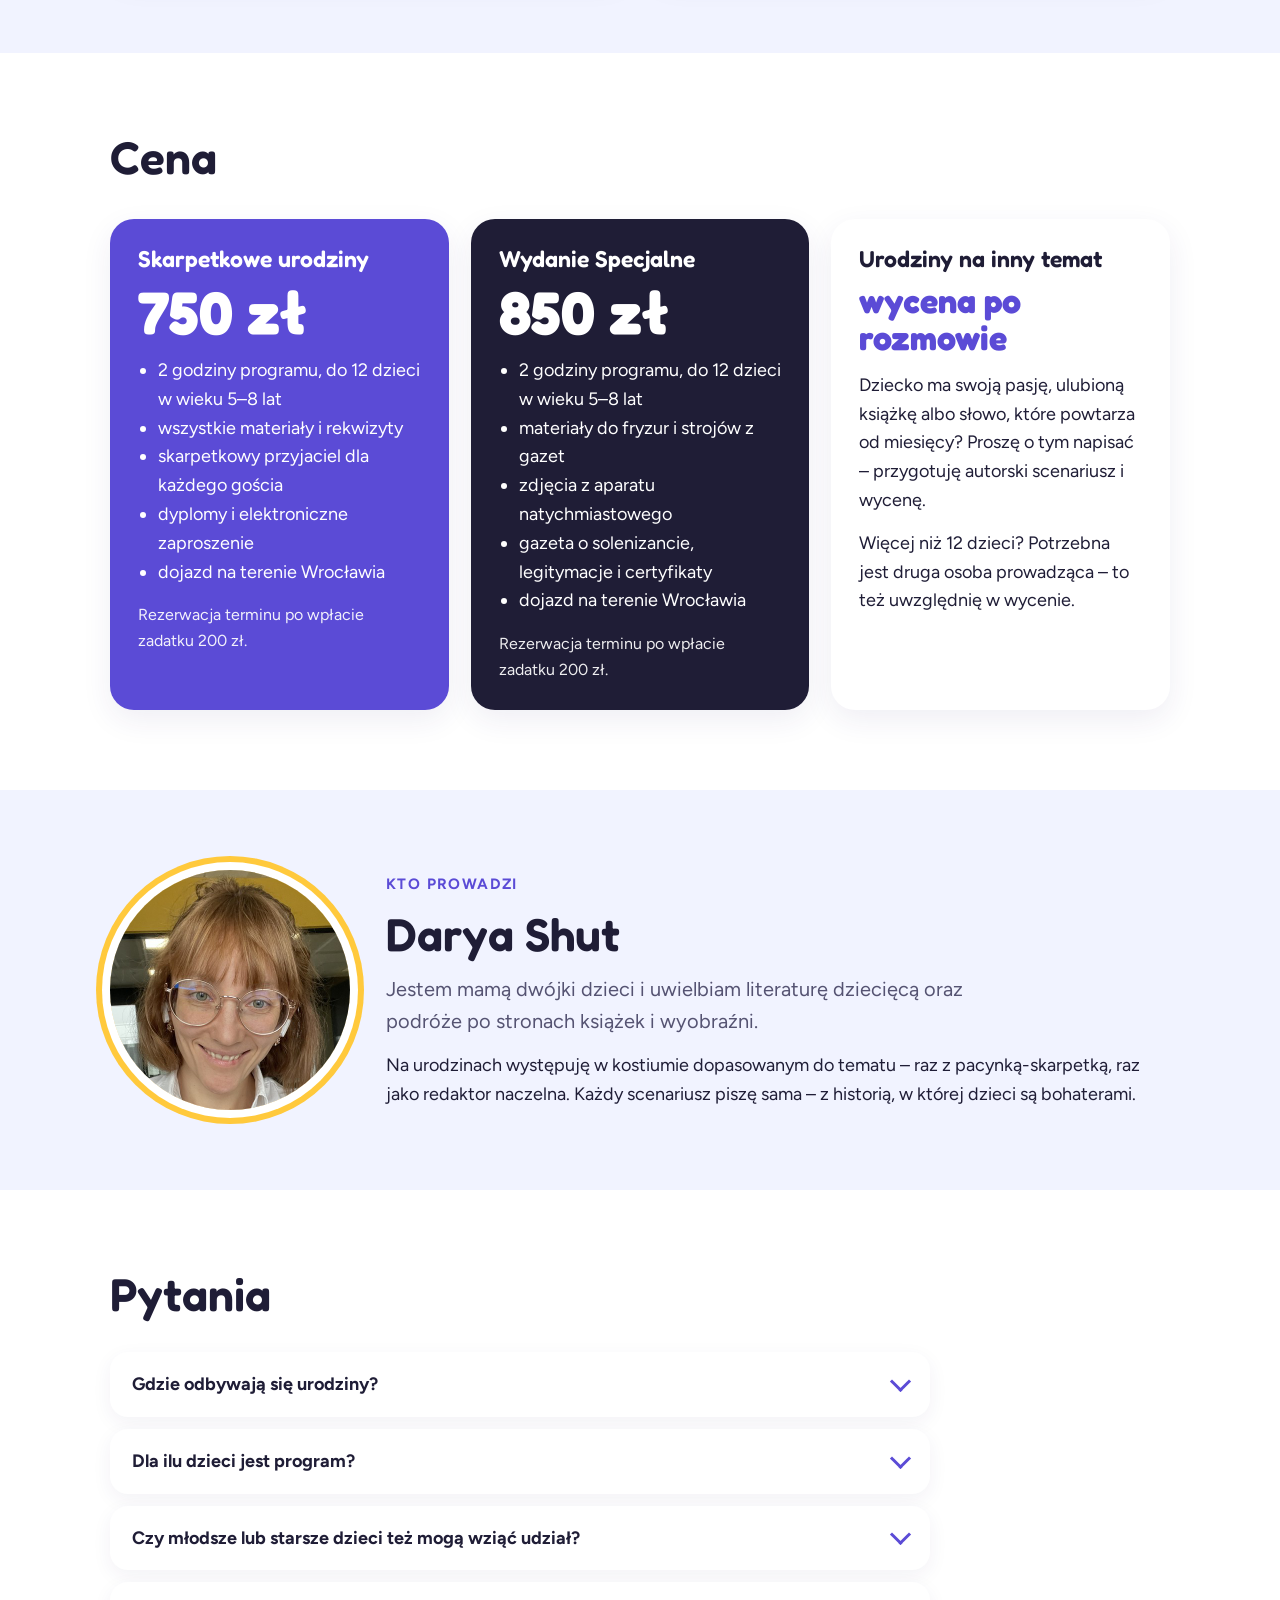
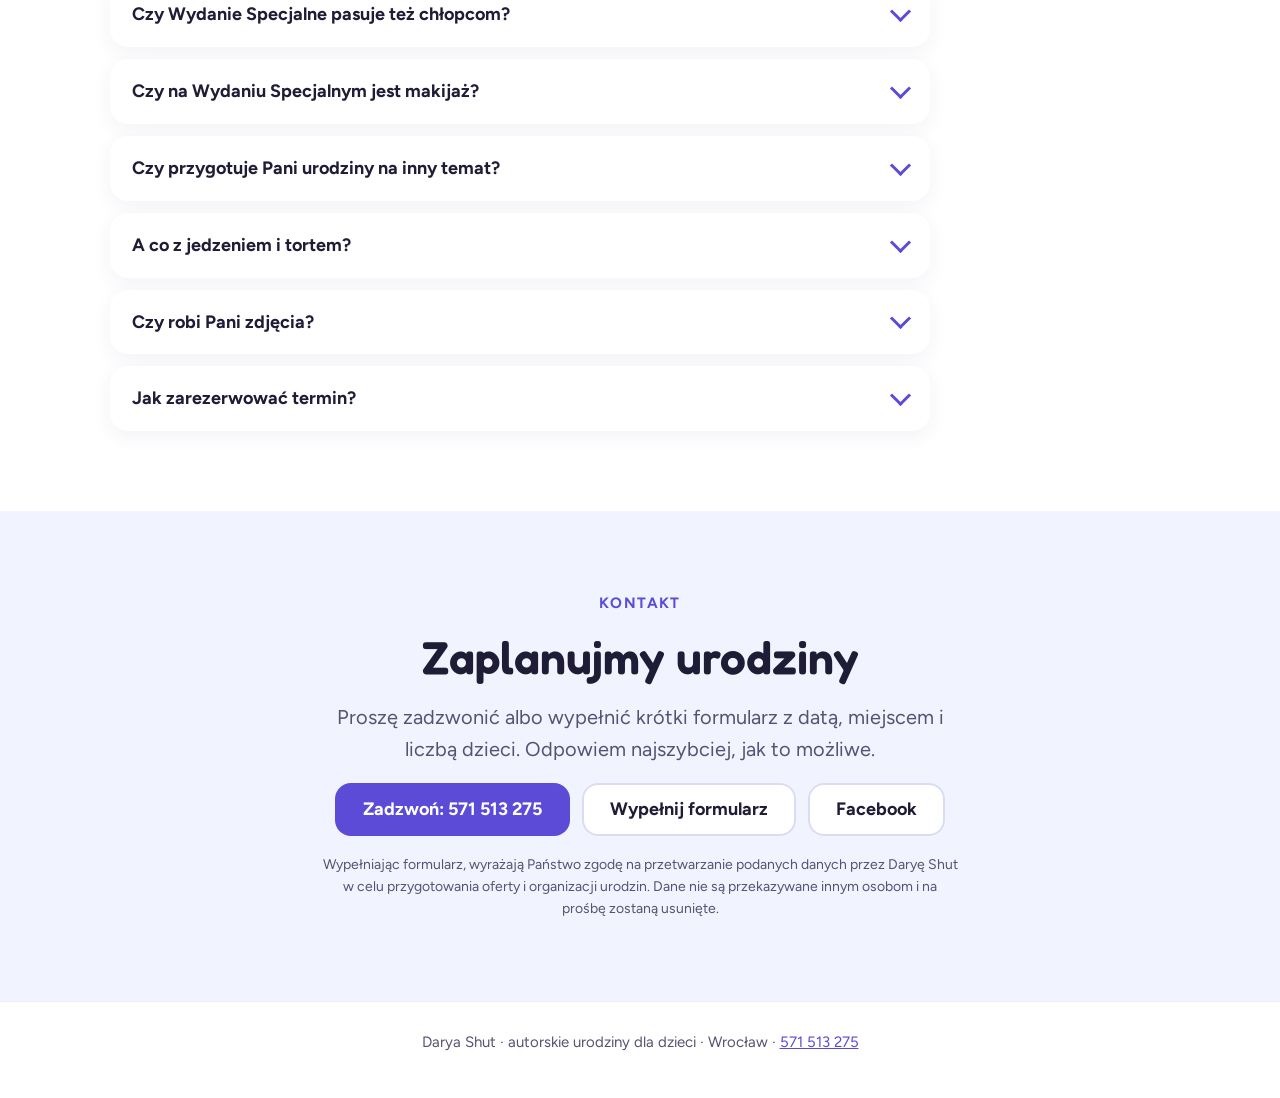
==== commit bf9fb7aa: "Nowe wejście: ilustracja z książką, tekst bez banalnych tematów, ogólne karty Jak to wygląda Co-Auth" ====
--- a/index.html
+++ b/index.html
@@ -171,14 +171,18 @@
 <section class="hero">
   <div class="wrap">
     <div class="art">
-      <svg viewBox="0 0 860 300" role="img" aria-label="Otwarty prezent, z którego wylatują różne tematy urodzin: dinozaur, rakieta, korona, piracka flaga i gwiazda">
+      <svg viewBox="0 0 860 300" role="img" aria-label="Otwarta książka, z której wylatują elementy autorskich urodzin: skarpetka, lupa, karta z zagadką, gazeta i gwiazda">
 <path d="M430 210 C330 160 230 120 150 110 M430 210 C380 120 340 70 310 50 M430 210 C430 120 430 70 430 40 M430 210 C480 120 520 70 550 50 M430 210 C530 160 630 120 710 110" fill="none" stroke="#D9DCF5" stroke-width="3" stroke-dasharray="8 9" stroke-linecap="round"/>
-<g transform="translate(150 110) rotate(-6) scale(1.0)" opacity="1"><g transform="translate(-48 -30)"><path d="M10 52 C6 34 18 22 38 22 L58 22 C60 8 74 0 86 6 C96 11 94 26 82 28 L74 30 L74 62 L64 62 L64 52 L40 52 L40 62 L30 62 L30 52 C18 54 6 60 -6 56 C2 54 8 54 10 52 Z" fill="#2BB59A"/><path d="M30 22 L36 12 L42 22 M44 22 L50 12 L56 22" fill="#1E8F78"/><circle cx="84" cy="14" r="3.5" fill="#1F1D36"/></g></g><g transform="translate(310 58) rotate(-18) scale(0.9)" opacity="1"><g><path d="M0 -50 C22 -30 24 0 18 26 H-18 C-24 0 -22 -30 0 -50 Z" fill="#CFC9FF"/><circle cx="0" cy="-12" r="11" fill="#5B4BD6"/><circle cx="0" cy="-12" r="6" fill="#BFE9FF"/><path d="M-18 8 L-32 30 L-16 26 Z" fill="#FF7A45"/><path d="M18 8 L32 30 L16 26 Z" fill="#FF7A45"/><path d="M-10 26 Q0 54 10 26 Z" fill="#FFC93C"/></g></g><g transform="translate(430 52) rotate(0) scale(0.85)" opacity="1"><g><path d="M-38 24 L-44 -20 L-20 0 L0 -32 L20 0 L44 -20 L38 24 Z" fill="#FFC93C"/><rect x="-38" y="22" width="76" height="12" rx="4" fill="#FF7A45"/><circle cx="-44" cy="-22" r="6" fill="#FF8FB1"/><circle cx="0" cy="-34" r="6" fill="#FF8FB1"/><circle cx="44" cy="-22" r="6" fill="#FF8FB1"/></g></g><g transform="translate(555 60) rotate(10) scale(0.85)" opacity="1"><g><rect x="-30" y="-44" width="6" height="90" rx="3" fill="#1F1D36"/><path d="M-24 -42 H34 L24 -22 L34 -2 H-24 Z" fill="#1F1D36"/><circle cx="4" cy="-22" r="8" fill="#fff"/><path d="M-8 -12 L16 -32 M-8 -32 L16 -12" stroke="#fff" stroke-width="4" stroke-linecap="round"/></g></g><g transform="translate(710 110) rotate(12) scale(1.0)" opacity="1"><path d="M0 -40 L11.8 -16.2 L38 -12.4 L19 6.2 L23.5 32.4 L0 20 L-23.5 32.4 L-19 6.2 L-38 -12.4 L-11.8 -16.2 Z" fill="#FFC93C"/></g>
-<g transform="translate(430 236)"><rect x="-70" y="-26" width="140" height="80" rx="10" fill="#5B4BD6"/><rect x="-12" y="-26" width="24" height="80" fill="#FFC93C"/><g transform="rotate(-14) translate(-10 -30)"><rect x="-74" y="-18" width="148" height="26" rx="8" fill="#6F61E6"/><rect x="-12" y="-18" width="24" height="26" fill="#FFC93C"/></g></g>
-<circle cx="150" cy="250" r="6" fill="#FFC93C"/><circle cx="720" cy="262" r="7" fill="#2BB59A"/><circle cx="300" cy="40" r="5" fill="#FF8FB1"/><circle cx="600" cy="30" r="6" fill="#FF7A45"/></svg>
+<g transform="translate(132 62) rotate(-10) scale(.42)"><path d="M-40 10 H40 V120 L80 146 C104 162 96 210 60 212 H-6 C-38 212 -52 192 -48 160 Z" fill="#FF8FB1"/><rect x="-44" y="0" width="88" height="28" rx="9" fill="#5B4BD6"/><circle cx="-16" cy="62" r="11" fill="#fff"/><circle cx="16" cy="62" r="11" fill="#fff"/><circle cx="-13" cy="64" r="5" fill="#1F1D36"/><circle cx="19" cy="64" r="5" fill="#1F1D36"/><path d="M-14 90 Q0 102 14 90" fill="none" stroke="#1F1D36" stroke-width="5" stroke-linecap="round"/></g>
+<g transform="translate(300 52) rotate(-24)"><circle cx="0" cy="0" r="24" fill="#BFE9FF" stroke="#1F1D36" stroke-width="7"/><rect x="22" y="-6" width="38" height="12" rx="6" fill="#1F1D36"/></g>
+<g transform="translate(430 44) rotate(4)"><rect x="-26" y="-34" width="52" height="66" rx="9" fill="#FF7A45"/><text x="0" y="14" text-anchor="middle" font-family="Fredoka, sans-serif" font-weight="700" font-size="42" fill="#fff">?</text></g>
+<g transform="translate(556 56) rotate(10)"><rect x="-30" y="-36" width="60" height="74" rx="8" fill="#EEEBFF"/><path d="M-30 -28 A8 8 0 0 1 -22 -36 H22 A8 8 0 0 1 30 -28 V-18 H-30 Z" fill="#1F1D36"/><rect x="-22" y="-10" width="20" height="22" rx="3" fill="#FFC93C"/><path d="M4 -8 H22 M4 0 H22 M4 8 H16 M-22 22 H22" stroke="#B9B3EA" stroke-width="4" stroke-linecap="round"/></g>
+<g transform="translate(710 110) rotate(12)"><path d="M0 -40 L11.8 -16.2 L38 -12.4 L19 6.2 L23.5 32.4 L0 20 L-23.5 32.4 L-19 6.2 L-38 -12.4 L-11.8 -16.2 Z" fill="#FFC93C"/></g>
+<ellipse cx="430" cy="262" rx="190" ry="34" fill="#F1F3FF"/><g transform="translate(430 222) scale(1.15)"><path d="M-124 -6 Q-62 -24 0 -4 Q62 -24 124 -6 V62 Q62 44 0 64 Q-62 44 -124 62 Z" fill="#5B4BD6"/><path d="M-114 -16 Q-58 -32 -3 -12 V52 Q-58 34 -114 50 Z" fill="#fff"/><path d="M114 -16 Q58 -32 3 -12 V52 Q58 34 114 50 Z" fill="#fff"/><path d="M-96 0 Q-60 -10 -22 2 M-96 16 Q-60 6 -22 18 M-96 32 Q-60 22 -40 28 M22 2 Q60 -10 96 0 M22 18 Q60 6 96 16 M40 28 Q60 22 96 32" fill="none" stroke="#D9DCF5" stroke-width="5" stroke-linecap="round"/><path d="M60 50 V76 L68 70 L76 76 V46" fill="#FFC93C"/></g>
+<circle cx="150" cy="250" r="6" fill="#FFC93C"/><circle cx="720" cy="262" r="7" fill="#2BB59A"/><circle cx="300" cy="140" r="5" fill="#FF8FB1"/><circle cx="600" cy="140" r="6" fill="#FF7A45"/></svg>
     </div>
     <h1>Urodziny wokół <em>ulubionego tematu</em> dziecka</h1>
-    <p class="lead">Dinozaury, kosmos, księżniczki, piraci, budowanie z klocków – wybieramy to, czym żyje dziecko, i wokół tego budujemy całe urodziny: własną historię, gry, zagadki i warsztat.</p>
+    <p class="lead">Zaczynam od rozmowy o dziecku – co kocha, z czego się śmieje, o czym mówi bez przerwy – i wokół tego piszę całe urodziny: historię, w której goście stają się bohaterami, warsztat, zagadki i finał.</p>
     <p class="lead small-lead">Przykłady? Detektywistyczne Skarpetkowe urodziny i Wydanie Specjalne – urodziny w redakcji magazynu mody. <a href="#przyklad">Zobacz niżej</a>. Inny temat? <a href="#kontakt">Proszę napisać</a>, wymyślimy go razem.</p>
     <ul class="facts" aria-label="W skrócie">
       <li><svg width="22" height="22" viewBox="0 0 24 24" fill="none" stroke="currentColor" stroke-width="2" stroke-linecap="round" stroke-linejoin="round" aria-hidden="true"><circle cx="12" cy="6" r="3"/><path d="M12 9v7M8 12l4-1 4 1M9 21l3-5 3 5"/></svg>dzieci 5–8 lat</li><li><svg width="22" height="22" viewBox="0 0 24 24" fill="none" stroke="currentColor" stroke-width="2" stroke-linecap="round" stroke-linejoin="round" aria-hidden="true"><circle cx="8" cy="8" r="3"/><circle cx="17" cy="9" r="2.5"/><path d="M2 20c0-3.5 2.7-6 6-6s6 2.5 6 6M14.5 14.5c3.5-.6 7.5 1.4 7.5 5.5"/></svg>do 12 osób</li><li><svg width="22" height="22" viewBox="0 0 24 24" fill="none" stroke="currentColor" stroke-width="2" stroke-linecap="round" stroke-linejoin="round" aria-hidden="true"><circle cx="12" cy="12" r="9"/><path d="M12 7v5l3 2"/></svg>2 godziny</li><li><svg width="22" height="22" viewBox="0 0 24 24" fill="none" stroke="currentColor" stroke-width="2" stroke-linecap="round" stroke-linejoin="round" aria-hidden="true"><path d="M12 21s-7-6.2-7-11a7 7 0 0 1 14 0c0 4.8-7 11-7 11z"/><circle cx="12" cy="10" r="2.5"/></svg>dojazd we Wrocławiu</li><li class="price-chip"><svg width="22" height="22" viewBox="0 0 24 24" fill="none" stroke="currentColor" stroke-width="2" stroke-linecap="round" stroke-linejoin="round" aria-hidden="true"><path d="M3 12V4h8l10 10-8 8L3 12z"/><circle cx="7.5" cy="7.5" r="1.5"/></svg>pakiet od 750 zł</li>
@@ -196,21 +200,25 @@
     <h2 style="margin-top:8px">Dwie godziny przygody w czterech krokach</h2>
     <div class="scenes">
       <figure class="scene"><div class="scene-art" style="background:#FFF3D6"><svg viewBox="0 0 400 240" aria-hidden="true"><path d="M120 160 L200 172 L280 160 L280 92 L200 104 L120 92 Z" fill="#fff"/><path d="M200 104 V172" stroke="#E2DED4" stroke-width="3"/><path d="M134 108 H186 M134 122 H186 M134 136 H176 M214 108 H266 M214 122 H266 M214 136 H256" stroke="#D9DCF5" stroke-width="5" stroke-linecap="round"/>
-<g transform="translate(150 50) scale(.45)"><path d="M-38 24 L-44 -20 L-20 0 L0 -32 L20 0 L44 -20 L38 24 Z" fill="#FFC93C"/></g><g transform="translate(250 46) scale(.5)"><path d="M0 -40 L11.8 -16.2 L38 -12.4 L19 6.2 L23.5 32.4 L0 20 L-23.5 32.4 L-19 6.2 L-38 -12.4 L-11.8 -16.2 Z" fill="#FF7A45"/></g><g transform="translate(200 34) scale(.42)"><path d="M0 -50 C22 -30 24 0 18 26 H-18 C-24 0 -22 -30 0 -50 Z" fill="#5B4BD6"/></g>
-<g transform="translate(60 170)"><path d="M-26 70 C-26 40 26 40 26 70 Z" fill="#FF8FB1"/><circle cx="0" cy="22" r="20" fill="#F4C7A6"/><path d="M-20 18 C-20 0 20 0 20 18 C14 10 -14 10 -20 18 Z" fill="#7A4A2A"/><circle cx="-7" cy="24" r="2.2" fill="#1F1D36"/><circle cx="7" cy="24" r="2.2" fill="#1F1D36"/><path d="M-6 32 Q0 36 6 32" fill="none" stroke="#1F1D36" stroke-width="2" stroke-linecap="round"/></g><g transform="translate(340 170)"><path d="M-26 70 C-26 40 26 40 26 70 Z" fill="#2BB59A"/><circle cx="0" cy="22" r="20" fill="#F4C7A6"/><path d="M-20 18 C-20 0 20 0 20 18 C14 10 -14 10 -20 18 Z" fill="#2B2B2B"/><circle cx="-7" cy="24" r="2.2" fill="#1F1D36"/><circle cx="7" cy="24" r="2.2" fill="#1F1D36"/><path d="M-6 32 Q0 36 6 32" fill="none" stroke="#1F1D36" stroke-width="2" stroke-linecap="round"/></g></svg></div><figcaption><h3>Opowieść</h3><p>Zaczynamy od historii, w której dzieci są bohaterami. Opowiadam z rekwizytami, a goście odpowiadają, zgadują i działają.</p></figcaption></figure>
+<g transform="translate(150 54) scale(.4)"><path d="M0 -40 L11.8 -16.2 L38 -12.4 L19 6.2 L23.5 32.4 L0 20 L-23.5 32.4 L-19 6.2 L-38 -12.4 L-11.8 -16.2 Z" fill="#FFC93C"/></g><g transform="translate(200 40)"><circle cx="0" cy="0" r="11" fill="none" stroke="#5B4BD6" stroke-width="6"/><path d="M8 8 L24 24 M18 18 L12 24 M22 22 L17 27" stroke="#5B4BD6" stroke-width="6" stroke-linecap="round"/></g><g transform="translate(252 50) scale(.42)"><path d="M0 -40 L11.8 -16.2 L38 -12.4 L19 6.2 L23.5 32.4 L0 20 L-23.5 32.4 L-19 6.2 L-38 -12.4 L-11.8 -16.2 Z" fill="#FF7A45"/></g><circle cx="176" cy="74" r="4" fill="#FF8FB1"/><circle cx="226" cy="70" r="4" fill="#2BB59A"/>
+<g transform="translate(60 170)"><path d="M-26 70 C-26 40 26 40 26 70 Z" fill="#FF8FB1"/><circle cx="0" cy="22" r="20" fill="#F4C7A6"/><path d="M-20 18 C-20 0 20 0 20 18 C14 10 -14 10 -20 18 Z" fill="#7A4A2A"/><circle cx="-7" cy="24" r="2.2" fill="#1F1D36"/><circle cx="7" cy="24" r="2.2" fill="#1F1D36"/><path d="M-6 32 Q0 36 6 32" fill="none" stroke="#1F1D36" stroke-width="2" stroke-linecap="round"/></g><g transform="translate(340 170)"><path d="M-26 70 C-26 40 26 40 26 70 Z" fill="#2BB59A"/><circle cx="0" cy="22" r="20" fill="#F4C7A6"/><path d="M-20 18 C-20 0 20 0 20 18 C14 10 -14 10 -20 18 Z" fill="#2B2B2B"/><circle cx="-7" cy="24" r="2.2" fill="#1F1D36"/><circle cx="7" cy="24" r="2.2" fill="#1F1D36"/><path d="M-6 32 Q0 36 6 32" fill="none" stroke="#1F1D36" stroke-width="2" stroke-linecap="round"/></g></svg></div><figcaption><h3>Opowieść</h3><p>Dzieci wchodzą do historii: dostają role, poznają bohatera i zadanie, które razem rozwiążą do końca urodzin.</p></figcaption></figure>
       <figure class="scene"><div class="scene-art" style="background:#DFF5EF"><svg viewBox="0 0 400 240" aria-hidden="true"><rect x="30" y="160" width="340" height="18" rx="8" fill="#fff"/><rect x="60" y="178" width="14" height="50" fill="#fff"/><rect x="326" y="178" width="14" height="50" fill="#fff"/>
-<g transform="translate(170 40)"><path d="M-30 8 H30 V86 L60 104 C78 116 72 150 46 152 H-4 C-28 152 -38 138 -36 114 Z" fill="#FF7A45"/><rect x="-33" y="0" width="66" height="20" rx="7" fill="#5B4BD6"/><circle cx="-12" cy="48" r="9" fill="#fff"/><circle cx="12" cy="48" r="9" fill="#fff"/><circle cx="-10" cy="50" r="4" fill="#1F1D36"/><circle cx="14" cy="50" r="4" fill="#1F1D36"/><path d="M-10 70 Q0 78 10 70" fill="none" stroke="#1F1D36" stroke-width="4" stroke-linecap="round"/></g>
-<circle cx="280" cy="146" r="10" fill="#FF8FB1"/><circle cx="302" cy="150" r="8" fill="#FFC93C"/><circle cx="262" cy="152" r="7" fill="#5B4BD6"/>
+<rect x="128" y="70" width="110" height="86" rx="6" fill="#FFC93C" transform="rotate(-8 183 113)"/><rect x="150" y="64" width="110" height="92" rx="6" fill="#fff" transform="rotate(5 205 110)"/>
+<g transform="translate(205 108) rotate(5) scale(.62)"><path d="M0 -40 L11.8 -16.2 L38 -12.4 L19 6.2 L23.5 32.4 L0 20 L-23.5 32.4 L-19 6.2 L-38 -12.4 L-11.8 -16.2 Z" fill="#FF8FB1"/></g><path d="M180 142 Q205 150 232 140" fill="none" stroke="#5B4BD6" stroke-width="4" stroke-linecap="round" stroke-dasharray="2 8"/>
+<g transform="translate(286 150) rotate(-62)"><rect x="-4" y="-46" width="8" height="58" rx="2" fill="#FF7A45"/><path d="M-4 12 L0 22 L4 12 Z" fill="#F4C7A6"/><rect x="-4" y="-50" width="8" height="8" rx="2" fill="#FF8FB1"/></g>
 <g transform="translate(80 140) rotate(-20)"><circle cx="0" cy="0" r="9" fill="none" stroke="#1F1D36" stroke-width="4"/><circle cx="22" cy="0" r="9" fill="none" stroke="#1F1D36" stroke-width="4"/><path d="M6 -6 L40 -30 M16 -6 L-18 -30" stroke="#8A8AA0" stroke-width="5" stroke-linecap="round"/></g>
-<rect x="320" y="110" width="16" height="48" rx="5" fill="#2BB59A"/><rect x="320" y="104" width="16" height="10" rx="3" fill="#1F1D36"/></svg></div><figcaption><h3>Warsztat</h3><p>Każde dziecko robi coś swojego – w przykładzie ze skarpetkami to własny skarpetkowy przyjaciel, który wraca z gościem do domu.</p></figcaption></figure>
+<circle cx="112" cy="152" r="6" fill="#5B4BD6"/><circle cx="96" cy="154" r="5" fill="#FF8FB1"/>
+<rect x="330" y="110" width="16" height="48" rx="5" fill="#2BB59A"/><rect x="330" y="104" width="16" height="10" rx="3" fill="#1F1D36"/></svg></div><figcaption><h3>Warsztat</h3><p>Spokojna, twórcza część. Każde dziecko robi coś własnego – postać, strój, mapę albo gazetę – i zabiera to do domu.</p></figcaption></figure>
       <figure class="scene"><div class="scene-art" style="background:#EEEBFF"><svg viewBox="0 0 400 240" aria-hidden="true"><g transform="translate(40 200) rotate(60)"><ellipse cx="0" cy="6" rx="7" ry="6" fill="#5B4BD6" opacity=".7"/><circle cx="-7" cy="-3" r="2.6" fill="#5B4BD6" opacity=".7"/><circle cx="0" cy="-6" r="2.6" fill="#5B4BD6" opacity=".7"/><circle cx="7" cy="-3" r="2.6" fill="#5B4BD6" opacity=".7"/></g><g transform="translate(80 180) rotate(50)"><ellipse cx="0" cy="6" rx="7" ry="6" fill="#5B4BD6" opacity=".7"/><circle cx="-7" cy="-3" r="2.6" fill="#5B4BD6" opacity=".7"/><circle cx="0" cy="-6" r="2.6" fill="#5B4BD6" opacity=".7"/><circle cx="7" cy="-3" r="2.6" fill="#5B4BD6" opacity=".7"/></g><g transform="translate(120 192) rotate(70)"><ellipse cx="0" cy="6" rx="7" ry="6" fill="#5B4BD6" opacity=".7"/><circle cx="-7" cy="-3" r="2.6" fill="#5B4BD6" opacity=".7"/><circle cx="0" cy="-6" r="2.6" fill="#5B4BD6" opacity=".7"/><circle cx="7" cy="-3" r="2.6" fill="#5B4BD6" opacity=".7"/></g><g transform="translate(160 168) rotate(55)"><ellipse cx="0" cy="6" rx="7" ry="6" fill="#5B4BD6" opacity=".7"/><circle cx="-7" cy="-3" r="2.6" fill="#5B4BD6" opacity=".7"/><circle cx="0" cy="-6" r="2.6" fill="#5B4BD6" opacity=".7"/><circle cx="7" cy="-3" r="2.6" fill="#5B4BD6" opacity=".7"/></g><g transform="translate(200 176) rotate(65)"><ellipse cx="0" cy="6" rx="7" ry="6" fill="#5B4BD6" opacity=".7"/><circle cx="-7" cy="-3" r="2.6" fill="#5B4BD6" opacity=".7"/><circle cx="0" cy="-6" r="2.6" fill="#5B4BD6" opacity=".7"/><circle cx="7" cy="-3" r="2.6" fill="#5B4BD6" opacity=".7"/></g>
 <g transform="translate(250 60) rotate(-6)"><rect x="0" y="0" width="70" height="86" rx="8" fill="#fff"/><text x="35" y="58" text-anchor="middle" font-family="Fredoka, sans-serif" font-weight="700" font-size="44" fill="#FF7A45">?</text></g>
 <g transform="translate(310 110) rotate(8)"><rect x="0" y="0" width="64" height="78" rx="8" fill="#fff"/><path d="M14 22 H50 M14 36 H50 M14 50 H38" stroke="#D9DCF5" stroke-width="5" stroke-linecap="round"/></g>
 <g transform="translate(250 175) rotate(-30)"><circle cx="0" cy="0" r="34" fill="#ffffffcc" stroke="#1F1D36" stroke-width="8"/><rect x="32" y="-8" width="52" height="16" rx="8" fill="#1F1D36"/></g>
-<g transform="translate(80 60)"><path d="M-26 70 C-26 40 26 40 26 70 Z" fill="#FFC93C"/><circle cx="0" cy="22" r="20" fill="#F4C7A6"/><path d="M-20 18 C-20 0 20 0 20 18 C14 10 -14 10 -20 18 Z" fill="#C46A2B"/><circle cx="-7" cy="24" r="2.2" fill="#1F1D36"/><circle cx="7" cy="24" r="2.2" fill="#1F1D36"/><path d="M-6 32 Q0 36 6 32" fill="none" stroke="#1F1D36" stroke-width="2" stroke-linecap="round"/></g></svg></div><figcaption><h3>Śledztwo i zagadki</h3><p>Drużyny idą po śladach po mieszkaniu albo sali, rozwiązują zagadki i na końcu znajdują prezent dla solenizanta.</p></figcaption></figure>
-      <figure class="scene"><div class="scene-art" style="background:#FFE6EE"><svg viewBox="0 0 400 240" aria-hidden="true"><rect x="20" y="192" width="360" height="10" rx="5" fill="#fff"/>
-<g transform="translate(70 60) rotate(-6)"><path d="M-22 6 H22 V70 L44 84 C58 93 54 120 34 122 H-4 C-22 122 -30 110 -28 92 Z" fill="#5B4BD6"/><rect x="-24" y="0" width="48" height="16" rx="5" fill="#FFC93C"/><circle cx="-8" cy="38" r="6" fill="#fff"/><circle cx="8" cy="38" r="6" fill="#fff"/><circle cx="-7" cy="39" r="2.8" fill="#1F1D36"/><circle cx="9" cy="39" r="2.8" fill="#1F1D36"/><path d="M-6 52 Q0 57 6 52" fill="none" stroke="#1F1D36" stroke-width="3" stroke-linecap="round"/></g><g transform="translate(160 60) rotate(4)"><path d="M-22 6 H22 V70 L44 84 C58 93 54 120 34 122 H-4 C-22 122 -30 110 -28 92 Z" fill="#2BB59A"/><rect x="-24" y="0" width="48" height="16" rx="5" fill="#fff"/><circle cx="-8" cy="38" r="6" fill="#fff"/><circle cx="8" cy="38" r="6" fill="#fff"/><circle cx="-7" cy="39" r="2.8" fill="#1F1D36"/><circle cx="9" cy="39" r="2.8" fill="#1F1D36"/><path d="M-6 52 Q0 57 6 52" fill="none" stroke="#1F1D36" stroke-width="3" stroke-linecap="round"/></g><g transform="translate(250 60) rotate(-4)"><path d="M-22 6 H22 V70 L44 84 C58 93 54 120 34 122 H-4 C-22 122 -30 110 -28 92 Z" fill="#FF7A45"/><rect x="-24" y="0" width="48" height="16" rx="5" fill="#5B4BD6"/><circle cx="-8" cy="38" r="6" fill="#fff"/><circle cx="8" cy="38" r="6" fill="#fff"/><circle cx="-7" cy="39" r="2.8" fill="#1F1D36"/><circle cx="9" cy="39" r="2.8" fill="#1F1D36"/><path d="M-6 52 Q0 57 6 52" fill="none" stroke="#1F1D36" stroke-width="3" stroke-linecap="round"/></g><g transform="translate(335 60) rotate(6)"><path d="M-22 6 H22 V70 L44 84 C58 93 54 120 34 122 H-4 C-22 122 -30 110 -28 92 Z" fill="#FFC93C"/><rect x="-24" y="0" width="48" height="16" rx="5" fill="#FF8FB1"/><circle cx="-8" cy="38" r="6" fill="#fff"/><circle cx="8" cy="38" r="6" fill="#fff"/><circle cx="-7" cy="39" r="2.8" fill="#1F1D36"/><circle cx="9" cy="39" r="2.8" fill="#1F1D36"/><path d="M-6 52 Q0 57 6 52" fill="none" stroke="#1F1D36" stroke-width="3" stroke-linecap="round"/></g>
-<circle cx="40" cy="30" r="5" fill="#FF7A45"/><circle cx="210" cy="24" r="6" fill="#5B4BD6"/><circle cx="370" cy="36" r="5" fill="#2BB59A"/><rect x="120" y="22" width="10" height="10" rx="2" fill="#FFC93C" transform="rotate(20 125 27)"/><rect x="290" y="18" width="10" height="10" rx="2" fill="#FF8FB1" transform="rotate(-20 295 23)"/></svg></div><figcaption><h3>Finał dla rodziców</h3><p>Parada prac, wspólne zdjęcie i dyplomy dla wszystkich. Rodzice dołączają na ostatnie minuty.</p></figcaption></figure>
+<g transform="translate(80 60)"><path d="M-26 70 C-26 40 26 40 26 70 Z" fill="#FFC93C"/><circle cx="0" cy="22" r="20" fill="#F4C7A6"/><path d="M-20 18 C-20 0 20 0 20 18 C14 10 -14 10 -20 18 Z" fill="#C46A2B"/><circle cx="-7" cy="24" r="2.2" fill="#1F1D36"/><circle cx="7" cy="24" r="2.2" fill="#1F1D36"/><path d="M-6 32 Q0 36 6 32" fill="none" stroke="#1F1D36" stroke-width="2" stroke-linecap="round"/></g></svg></div><figcaption><h3>Zagadki i zadania</h3><p>Czas na ruch: śledztwo, misje i wyzwania w drużynach. Dzieci szukają śladów i rozwiązują zagadki, żeby domknąć historię.</p></figcaption></figure>
+      <figure class="scene"><div class="scene-art" style="background:#FFE6EE"><svg viewBox="0 0 400 240" aria-hidden="true"><path d="M20 34 Q200 84 380 34" fill="none" stroke="#fff" stroke-width="3"/><path d="M58 45 L74 49 L64 66 Z M118 58 L134 61 L124 79 Z M178 64 L194 65 L186 83 Z M238 63 L254 61 L248 80 Z M298 54 L314 50 L308 69 Z" fill="#FFC93C"/><path d="M88 52 L104 56 L94 73 Z M148 62 L164 63 L156 81 Z M208 65 L224 64 L216 83 Z M268 59 L284 56 L276 75 Z M326 46 L342 41 L338 60 Z" fill="#5B4BD6"/>
+<rect x="20" y="206" width="360" height="10" rx="5" fill="#fff"/>
+<g transform="translate(120 128) scale(1.15)"><path d="M-26 70 C-26 40 26 40 26 70 Z" fill="#FF7A45"/><circle cx="0" cy="22" r="20" fill="#F4C7A6"/><path d="M-20 18 C-20 0 20 0 20 18 C14 10 -14 10 -20 18 Z" fill="#C46A2B"/><circle cx="-7" cy="24" r="2.2" fill="#1F1D36"/><circle cx="7" cy="24" r="2.2" fill="#1F1D36"/><path d="M-6 32 Q0 36 6 32" fill="none" stroke="#1F1D36" stroke-width="2" stroke-linecap="round"/></g><g transform="translate(200 120) scale(1.25)"><path d="M-26 70 C-26 40 26 40 26 70 Z" fill="#5B4BD6"/><circle cx="0" cy="22" r="20" fill="#F4C7A6"/><path d="M-20 18 C-20 0 20 0 20 18 C14 10 -14 10 -20 18 Z" fill="#2B2B2B"/><circle cx="-7" cy="24" r="2.2" fill="#1F1D36"/><circle cx="7" cy="24" r="2.2" fill="#1F1D36"/><path d="M-6 32 Q0 36 6 32" fill="none" stroke="#1F1D36" stroke-width="2" stroke-linecap="round"/></g><g transform="translate(280 128) scale(1.15)"><path d="M-26 70 C-26 40 26 40 26 70 Z" fill="#2BB59A"/><circle cx="0" cy="22" r="20" fill="#F4C7A6"/><path d="M-20 18 C-20 0 20 0 20 18 C14 10 -14 10 -20 18 Z" fill="#7A4A2A"/><circle cx="-7" cy="24" r="2.2" fill="#1F1D36"/><circle cx="7" cy="24" r="2.2" fill="#1F1D36"/><path d="M-6 32 Q0 36 6 32" fill="none" stroke="#1F1D36" stroke-width="2" stroke-linecap="round"/></g>
+<g transform="translate(200 104) scale(.32)"><path d="M0 -40 L11.8 -16.2 L38 -12.4 L19 6.2 L23.5 32.4 L0 20 L-23.5 32.4 L-19 6.2 L-38 -12.4 L-11.8 -16.2 Z" fill="#FFC93C"/></g>
+<circle cx="44" cy="120" r="5" fill="#FF7A45"/><circle cx="360" cy="112" r="6" fill="#2BB59A"/><rect x="60" y="160" width="10" height="10" rx="2" fill="#FFC93C" transform="rotate(20 65 165)"/><rect x="330" y="160" width="10" height="10" rx="2" fill="#5B4BD6" transform="rotate(-20 335 165)"/></svg></div><figcaption><h3>Wielki finał z rodzicami</h3><p>Rodzice dołączają na koniec: parada, pokaz albo premiera, wspólne zdjęcie i dyplomy dla wszystkich.</p></figcaption></figure>
     </div>
   </div>
 </section>
@@ -378,7 +386,7 @@
       <div class="card">
         <h3>Urodziny na inny temat</h3>
         <div class="amount dark">wycena po rozmowie</div>
-        <p>Dinozaury, kosmos, piraci albo zupełnie nietypowa pasja dziecka? Proszę napisać, co dziecko lubi. Przygotuję autorski scenariusz i wycenę.</p>
+        <p>Dziecko ma swoją pasję, ulubioną książkę albo słowo, które powtarza od miesięcy? Proszę o tym napisać – przygotuję autorski scenariusz i wycenę.</p>
         <p style="margin-top:14px">Więcej niż 12 dzieci? Potrzebna jest druga osoba prowadząca – to też uwzględnię w wycenie.</p>
       </div>
     </div>
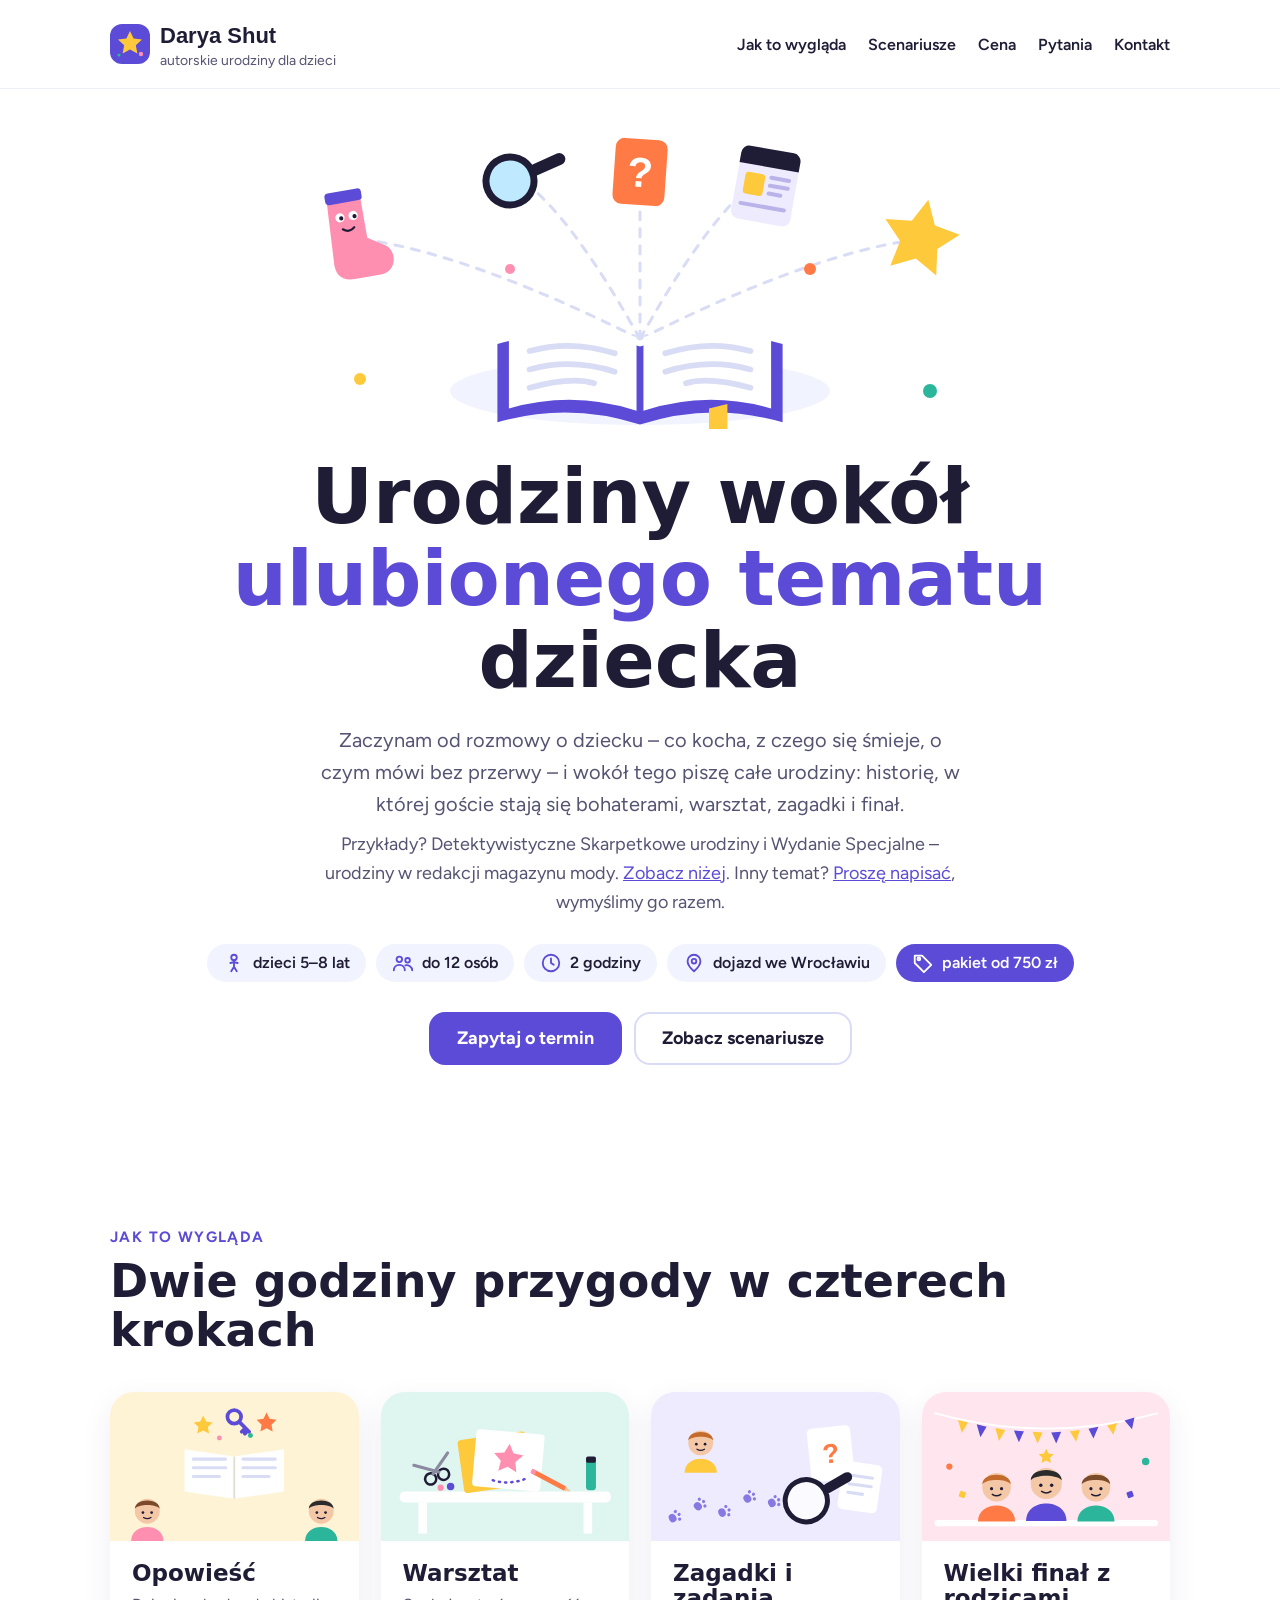
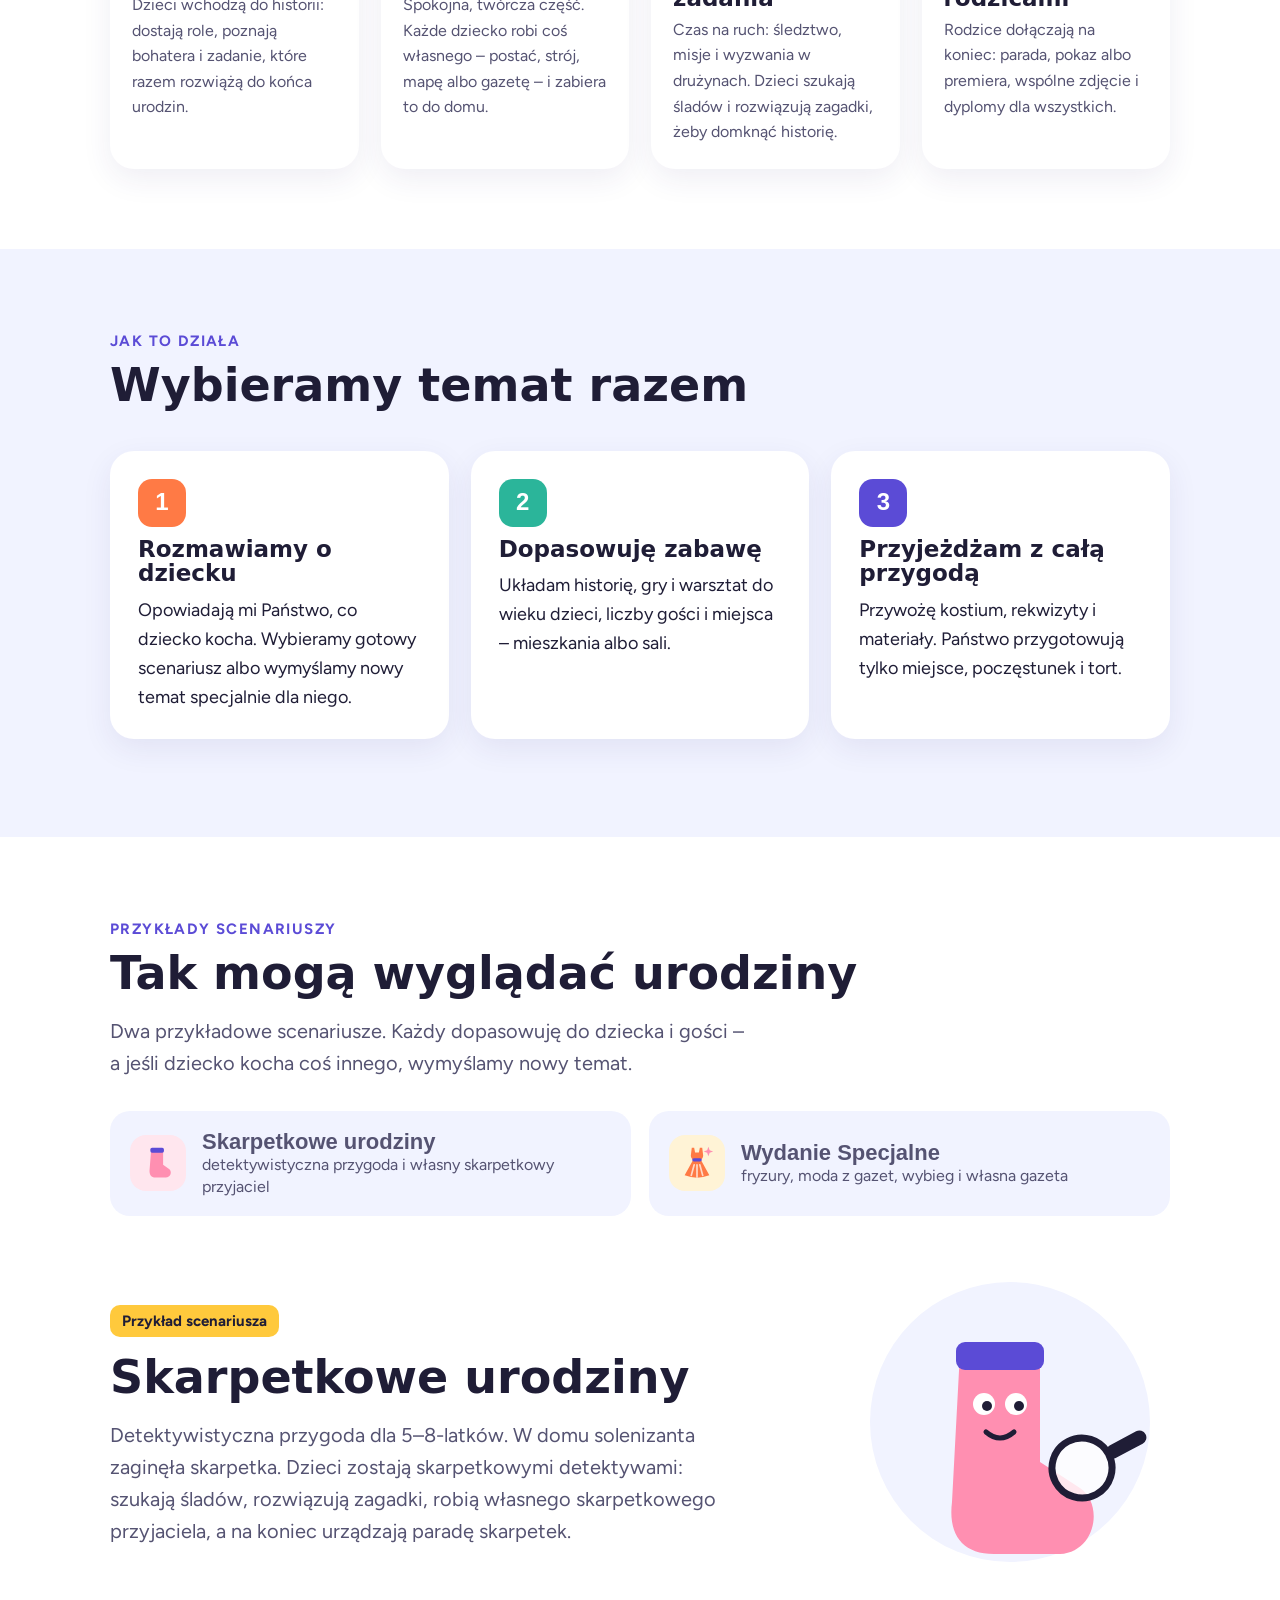
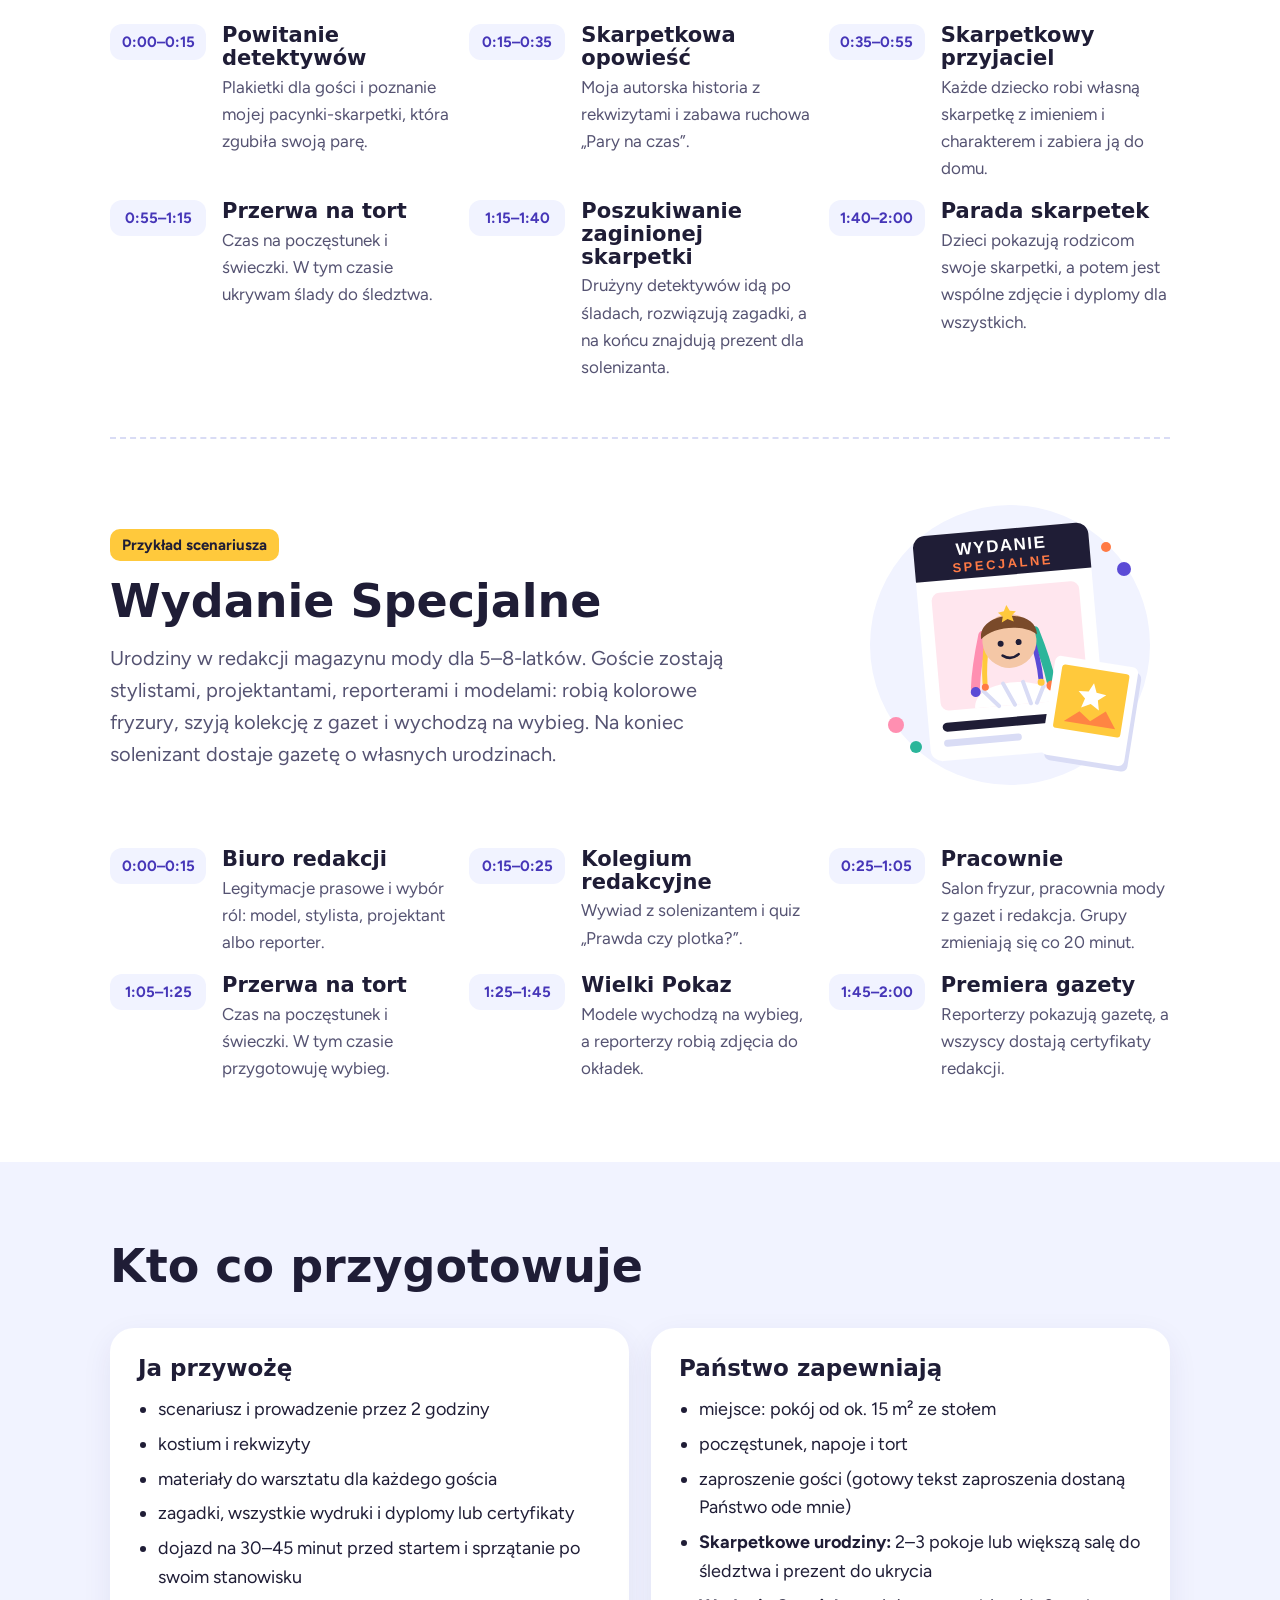
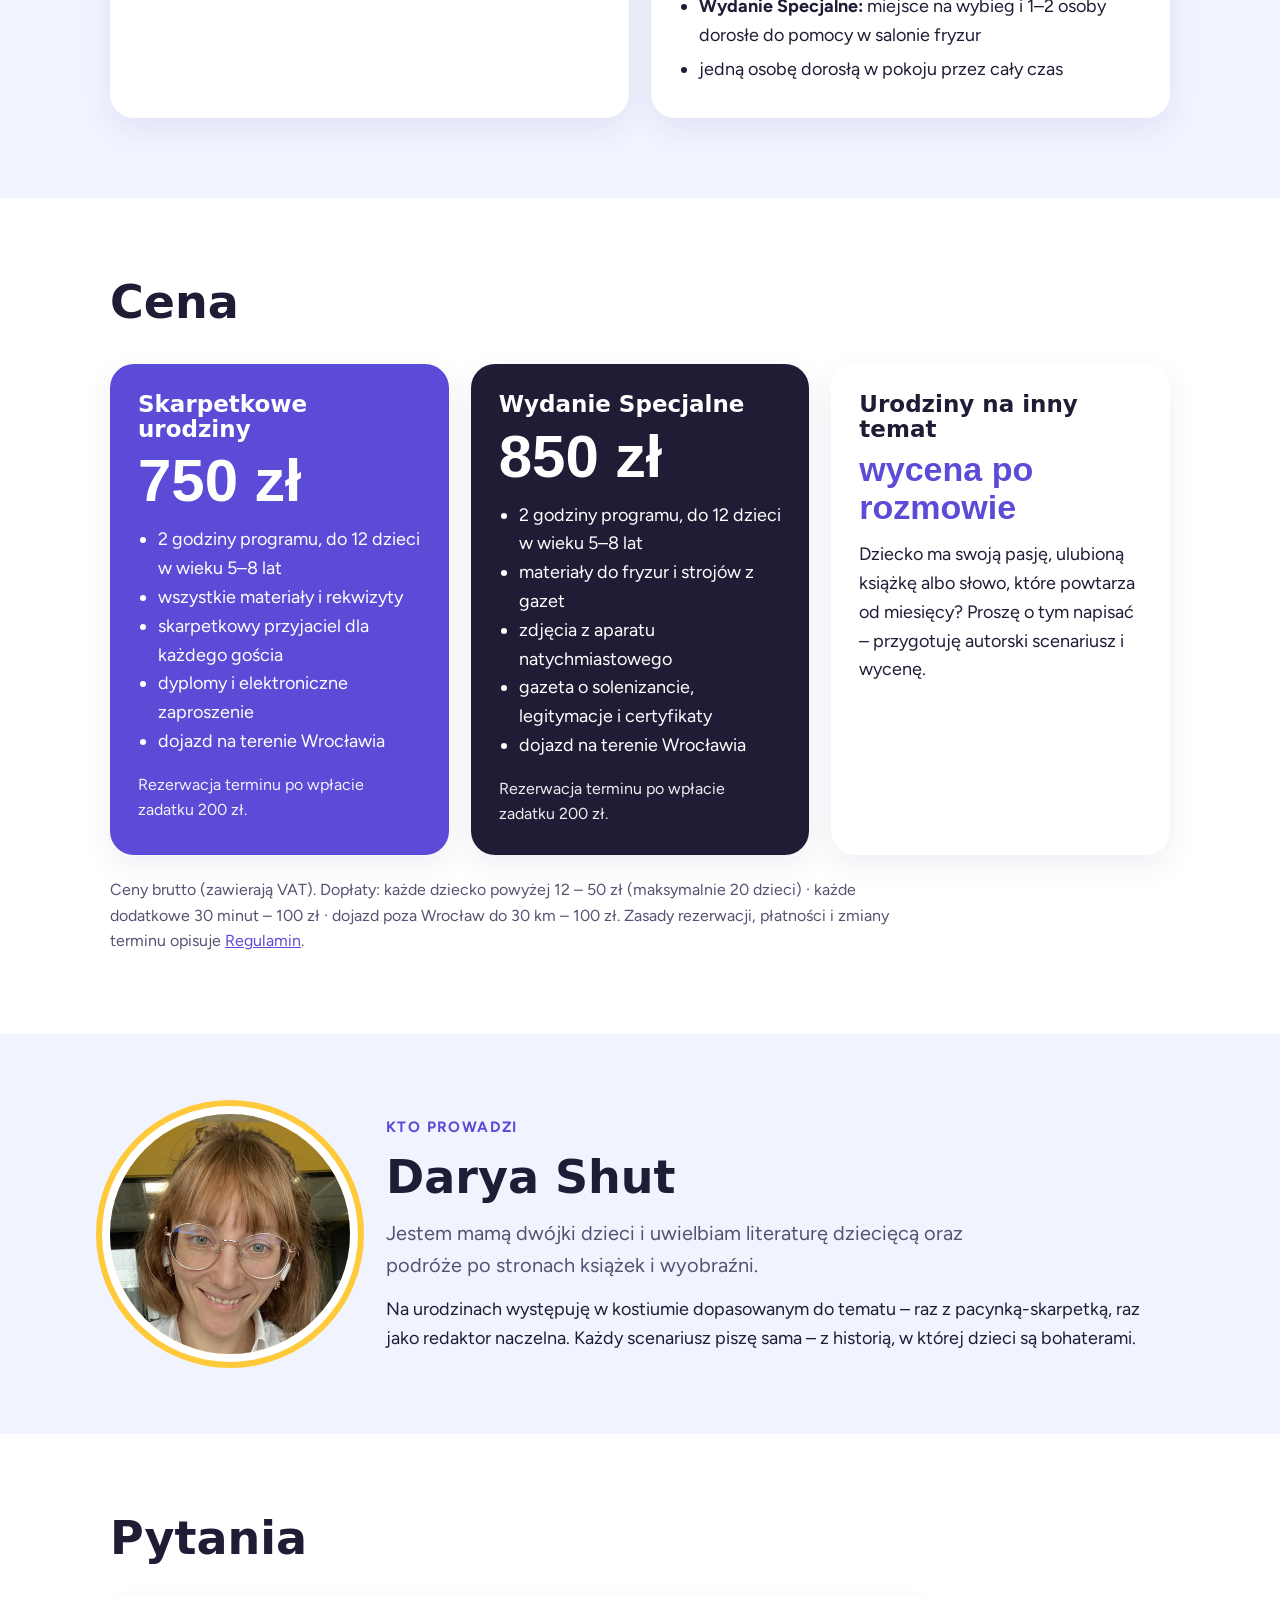
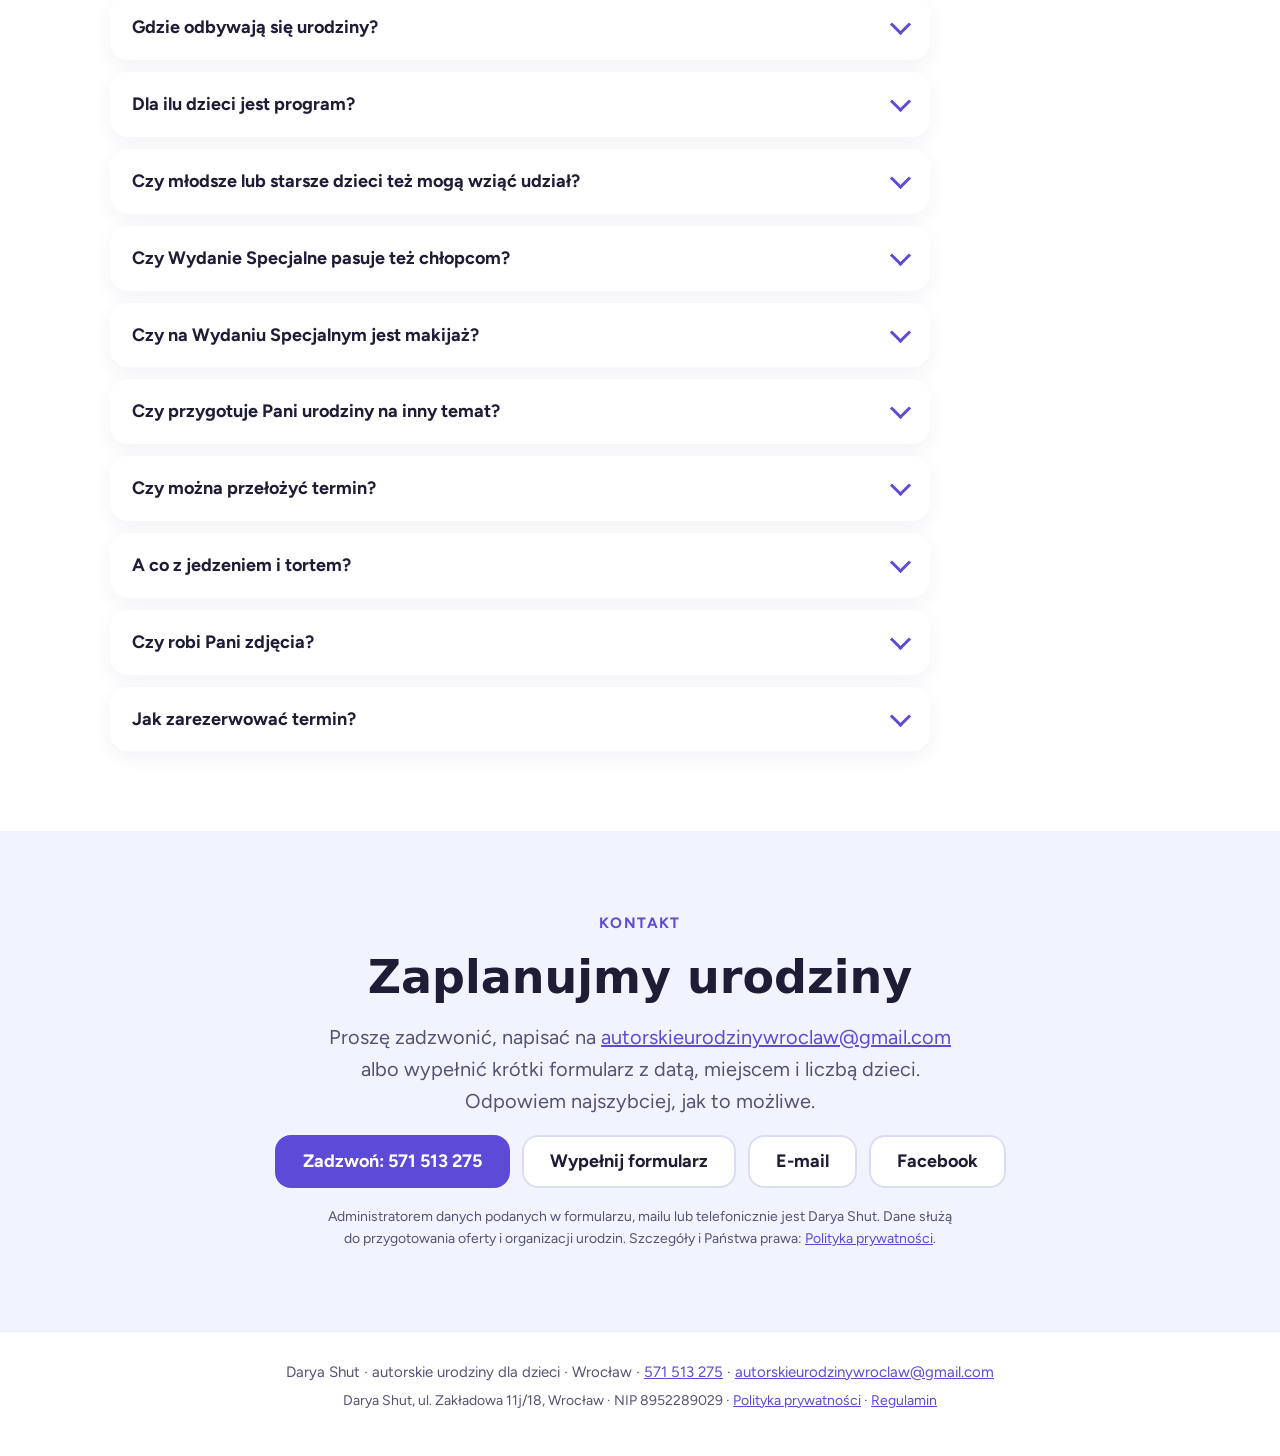
==== commit 9589dca6: "Regulamin, Polityka prywatności, dane firmy w stopce, dopłaty, lokalne fonty Co-Authored-By: Claude " ====
--- a/index.html
+++ b/index.html
@@ -17,9 +17,9 @@
 <meta name="twitter:image" content="https://adarka-shut.github.io/autorskie-urodziny/preview.png">
 <meta property="og:locale" content="pl_PL">
 <link rel="icon" href="favicon.svg" type="image/svg+xml">
-<link rel="preconnect" href="https://fonts.googleapis.com">
-<link rel="preconnect" href="https://fonts.gstatic.com" crossorigin>
-<link rel="stylesheet" href="https://fonts.googleapis.com/css2?family=Fredoka:wght@500;600;700&family=Figtree:wght@400;600;700&display=swap">
+<link rel="preload" href="fonts/figtree-latin-400-normal.woff2" as="font" type="font/woff2" crossorigin>
+<link rel="preload" href="fonts/fredoka-latin-600-normal.woff2" as="font" type="font/woff2" crossorigin>
+<link rel="stylesheet" href="fonts/fonts.css">
 <style>
 :root{
   --ink:#1F1D36; --muted:#555372; --bg:#FFFFFF; --tint:#F1F3FF;
@@ -117,6 +117,7 @@
 .price-main ul{margin:0;padding-left:20px}
 .price-main .small{margin-top:16px;font-size:16px;opacity:.92}
 .price-ink{background:var(--ink)}
+.price-note{margin-top:22px;font-size:16px;color:var(--muted);max-width:820px}
 .amount.dark{font-family:'Fredoka',sans-serif;font-weight:700;font-size:34px;line-height:1.1;margin:10px 0 14px;color:var(--violet)}
 
 /* about */
@@ -138,6 +139,7 @@
 .contact .wrap{display:flex;flex-direction:column;align-items:center;gap:18px}
 .contact .actions{justify-content:center}
 .consent{max-width:640px;font-size:14px;color:var(--muted)}
+footer .legal{margin-top:6px;font-size:14px}
 footer{padding:28px 0 44px;text-align:center;color:var(--muted);font-size:15px;border-top:1px solid #ECEEFA}
 @media (max-width:640px){
   body{font-size:17px}
@@ -387,9 +389,9 @@
         <h3>Urodziny na inny temat</h3>
         <div class="amount dark">wycena po rozmowie</div>
         <p>Dziecko ma swoją pasję, ulubioną książkę albo słowo, które powtarza od miesięcy? Proszę o tym napisać – przygotuję autorski scenariusz i wycenę.</p>
-        <p style="margin-top:14px">Więcej niż 12 dzieci? Potrzebna jest druga osoba prowadząca – to też uwzględnię w wycenie.</p>
-      </div>
-    </div>
+      </div>
+    </div>
+    <p class="price-note">Ceny brutto (zawierają VAT). Dopłaty: każde dziecko powyżej 12 – 50 zł (maksymalnie 20 dzieci) · każde dodatkowe 30 minut – 100 zł · dojazd poza Wrocław do 30 km – 100 zł. Zasady rezerwacji, płatności i zmiany terminu opisuje <a href="regulamin.html">Regulamin</a>.</p>
   </div>
 </section>
 
@@ -410,14 +412,15 @@
     <h2>Pytania</h2>
     <div class="faq-list">
       <details><summary>Gdzie odbywają się urodziny?</summary><p>U Państwa w domu albo w wynajętej przez Państwa sali we Wrocławiu. Potrzebny jest pokój od ok. 15 m² ze stołem do warsztatu. Do śledztwa w Skarpetkowych urodzinach wystarczą 2–3 pokoje albo większa sala. Wydanie Specjalne można zorganizować też w kawiarni – nic nie przyklejam do podłogi.</p></details>
-      <details><summary>Dla ilu dzieci jest program?</summary><p>Dla 8–12 dzieci w wieku 5–8 lat. Przy większej grupie potrzebna jest druga osoba prowadząca.</p></details>
+      <details><summary>Dla ilu dzieci jest program?</summary><p>Pakiet obejmuje do 12 dzieci w wieku 5–8 lat. Każde kolejne dziecko to dopłata 50 zł. Prowadzę urodziny dla maksymalnie 20 dzieci.</p></details>
       <details><summary>Czy młodsze lub starsze dzieci też mogą wziąć udział?</summary><p>Tak, proszę tylko napisać o tym wcześniej. Dla młodszych upraszczam zadania, a starsze dzieci dostają trudniejsze zagadki.</p></details>
       <details><summary>Czy Wydanie Specjalne pasuje też chłopcom?</summary><p>Tak. Dzieci same wybierają role: modelka lub model, stylistka lub stylista, projektantka lub projektant, reporterka lub reporter. Reporterzy robią zdjęcia i wywiady i składają gazetę, a na wybieg nikt nie musi wychodzić.</p></details>
       <details><summary>Czy na Wydaniu Specjalnym jest makijaż?</summary><p>Nie. Nie używam kosmetyków, lakieru do paznokci ani brokatu na twarz. Są tylko warkoczyki z kolorowym kanekalonem, koraliki i samoprzylepne kryształki.</p></details>
       <details><summary>Czy przygotuje Pani urodziny na inny temat?</summary><p>Tak. Proszę napisać, co dziecko lubi najbardziej. Przygotuję autorski scenariusz wokół tego tematu i wycenę.</p></details>
+      <details><summary>Czy można przełożyć termin?</summary><p>Tak. Jeśli pojawi się taka potrzeba, ustalimy razem nową datę, a zadatek przechodzi na nowy termin. Przy odwołaniu urodzin zadatek nie wraca. Szczegóły są w <a href="regulamin.html">Regulaminie</a>.</p></details>
       <details><summary>A co z jedzeniem i tortem?</summary><p>Poczęstunek i tort przygotowują Państwo. W programie jest na nie 20-minutowa przerwa.</p></details>
       <details><summary>Czy robi Pani zdjęcia?</summary><p>Zdjęcia robią Państwo. W Wydaniu Specjalnym dzieci robią zdjęcia aparatem natychmiastowym – odbitki trafiają na ich mini okładki i do gazety solenizanta. Ja mogę zrobić kilka zdjęć prac i rąk do swojego portfolio, ale tylko za Państwa zgodą i bez twarzy dzieci.</p></details>
-      <details><summary>Jak zarezerwować termin?</summary><p>Proszę zadzwonić pod numer 571 513 275 albo wypełnić formularz w sekcji Kontakt – z datą, godziną i przybliżoną liczbą dzieci. Termin rezerwuję po wpłacie zadatku 200 zł. Najlepiej odezwać się 2–3 tygodnie wcześniej.</p></details>
+      <details><summary>Jak zarezerwować termin?</summary><p>Proszę zadzwonić pod numer 571 513 275 albo wypełnić formularz w sekcji Kontakt – z datą, godziną i przybliżoną liczbą dzieci. Termin rezerwuję po wpłacie zadatku 200 zł i potwierdzam rezerwację e-mailem. Resztę kwoty płacą Państwo przelewem na podstawie faktury w ciągu 7 dni. Najlepiej odezwać się 2–3 tygodnie wcześniej.</p></details>
     </div>
   </div>
 </section>
@@ -426,20 +429,22 @@
   <div class="wrap">
     <p class="kicker">Kontakt</p>
     <h2>Zaplanujmy urodziny</h2>
-    <p class="lead">Proszę zadzwonić albo wypełnić krótki formularz z datą, miejscem i liczbą dzieci. Odpowiem najszybciej, jak to możliwe.</p>
+    <p class="lead">Proszę zadzwonić, napisać na <a href="mailto:autorskieurodzinywroclaw@gmail.com">autorskieurodzinywroclaw@gmail.com</a> albo wypełnić krótki formularz z datą, miejscem i liczbą dzieci. Odpowiem najszybciej, jak to możliwe.</p>
     <div class="actions">
       <a class="btn" href="tel:+48571513275">Zadzwoń: 571 513 275</a>
       <a class="btn soft" href="https://forms.gle/WLQChhXSyYJxqCZu7" target="_blank" rel="noopener">Wypełnij formularz</a>
+      <a class="btn soft" href="mailto:autorskieurodzinywroclaw@gmail.com">E-mail</a>
       <a class="btn soft" href="https://www.facebook.com/autorskieurodzinywroclaw/" target="_blank" rel="noopener">Facebook</a>
     </div>
-    <p class="consent">Wypełniając formularz, wyrażają Państwo zgodę na przetwarzanie podanych danych przez Daryę Shut w celu przygotowania oferty i organizacji urodzin. Dane nie są przekazywane innym osobom i na prośbę zostaną usunięte.</p>
+    <p class="consent">Administratorem danych podanych w formularzu, mailu lub telefonicznie jest Darya Shut. Dane służą do przygotowania oferty i organizacji urodzin. Szczegóły i Państwa prawa: <a href="polityka-prywatnosci.html">Polityka prywatności</a>.</p>
   </div>
 </section>
 </main>
 
 <footer>
   <div class="wrap">
-    <p>Darya Shut · autorskie urodziny dla dzieci · Wrocław · <a href="tel:+48571513275">571 513 275</a></p>
+    <p>Darya Shut · autorskie urodziny dla dzieci · Wrocław · <a href="tel:+48571513275">571 513 275</a> · <a href="mailto:autorskieurodzinywroclaw@gmail.com">autorskieurodzinywroclaw@gmail.com</a></p>
+    <p class="legal">Darya Shut, ul. Zakładowa 11j/18, Wrocław · NIP 8952289029 · <a href="polityka-prywatnosci.html">Polityka prywatności</a> · <a href="regulamin.html">Regulamin</a></p>
   </div>
 </footer>
 
--- a/fonts/fonts.css
+++ b/fonts/fonts.css
@@ -0,0 +1,109 @@
+/* Fonty hostowane lokalnie (SIL Open Font License 1.1, patrz pliki OFL-*.txt). Bez połączeń z serwerami Google. */
+/* fredoka-latin-ext-500-normal */
+@font-face {
+  font-family: 'Fredoka';
+  font-style: normal;
+  font-display: swap;
+  font-weight: 500;
+  src: url(fredoka-latin-ext-500-normal.woff2) format('woff2');
+  unicode-range: U+0100-02BA,U+02BD-02C5,U+02C7-02CC,U+02CE-02D7,U+02DD-02FF,U+0304,U+0308,U+0329,U+1D00-1DBF,U+1E00-1E9F,U+1EF2-1EFF,U+2020,U+20A0-20AB,U+20AD-20C0,U+2113,U+2C60-2C7F,U+A720-A7FF;
+}
+/* fredoka-latin-500-normal */
+@font-face {
+  font-family: 'Fredoka';
+  font-style: normal;
+  font-display: swap;
+  font-weight: 500;
+  src: url(fredoka-latin-500-normal.woff2) format('woff2');
+  unicode-range: U+0000-00FF,U+0131,U+0152-0153,U+02BB-02BC,U+02C6,U+02DA,U+02DC,U+0304,U+0308,U+0329,U+2000-206F,U+20AC,U+2122,U+2191,U+2193,U+2212,U+2215,U+FEFF,U+FFFD;
+}
+/* fredoka-latin-ext-600-normal */
+@font-face {
+  font-family: 'Fredoka';
+  font-style: normal;
+  font-display: swap;
+  font-weight: 600;
+  src: url(fredoka-latin-ext-600-normal.woff2) format('woff2');
+  unicode-range: U+0100-02BA,U+02BD-02C5,U+02C7-02CC,U+02CE-02D7,U+02DD-02FF,U+0304,U+0308,U+0329,U+1D00-1DBF,U+1E00-1E9F,U+1EF2-1EFF,U+2020,U+20A0-20AB,U+20AD-20C0,U+2113,U+2C60-2C7F,U+A720-A7FF;
+}
+/* fredoka-latin-600-normal */
+@font-face {
+  font-family: 'Fredoka';
+  font-style: normal;
+  font-display: swap;
+  font-weight: 600;
+  src: url(fredoka-latin-600-normal.woff2) format('woff2');
+  unicode-range: U+0000-00FF,U+0131,U+0152-0153,U+02BB-02BC,U+02C6,U+02DA,U+02DC,U+0304,U+0308,U+0329,U+2000-206F,U+20AC,U+2122,U+2191,U+2193,U+2212,U+2215,U+FEFF,U+FFFD;
+}
+/* fredoka-latin-ext-700-normal */
+@font-face {
+  font-family: 'Fredoka';
+  font-style: normal;
+  font-display: swap;
+  font-weight: 700;
+  src: url(fredoka-latin-ext-700-normal.woff2) format('woff2');
+  unicode-range: U+0100-02BA,U+02BD-02C5,U+02C7-02CC,U+02CE-02D7,U+02DD-02FF,U+0304,U+0308,U+0329,U+1D00-1DBF,U+1E00-1E9F,U+1EF2-1EFF,U+2020,U+20A0-20AB,U+20AD-20C0,U+2113,U+2C60-2C7F,U+A720-A7FF;
+}
+/* fredoka-latin-700-normal */
+@font-face {
+  font-family: 'Fredoka';
+  font-style: normal;
+  font-display: swap;
+  font-weight: 700;
+  src: url(fredoka-latin-700-normal.woff2) format('woff2');
+  unicode-range: U+0000-00FF,U+0131,U+0152-0153,U+02BB-02BC,U+02C6,U+02DA,U+02DC,U+0304,U+0308,U+0329,U+2000-206F,U+20AC,U+2122,U+2191,U+2193,U+2212,U+2215,U+FEFF,U+FFFD;
+}
+/* figtree-latin-ext-400-normal */
+@font-face {
+  font-family: 'Figtree';
+  font-style: normal;
+  font-display: swap;
+  font-weight: 400;
+  src: url(figtree-latin-ext-400-normal.woff2) format('woff2');
+  unicode-range: U+0100-02BA,U+02BD-02C5,U+02C7-02CC,U+02CE-02D7,U+02DD-02FF,U+0304,U+0308,U+0329,U+1D00-1DBF,U+1E00-1E9F,U+1EF2-1EFF,U+2020,U+20A0-20AB,U+20AD-20C0,U+2113,U+2C60-2C7F,U+A720-A7FF;
+}
+/* figtree-latin-400-normal */
+@font-face {
+  font-family: 'Figtree';
+  font-style: normal;
+  font-display: swap;
+  font-weight: 400;
+  src: url(figtree-latin-400-normal.woff2) format('woff2');
+  unicode-range: U+0000-00FF,U+0131,U+0152-0153,U+02BB-02BC,U+02C6,U+02DA,U+02DC,U+0304,U+0308,U+0329,U+2000-206F,U+20AC,U+2122,U+2191,U+2193,U+2212,U+2215,U+FEFF,U+FFFD;
+}
+/* figtree-latin-ext-600-normal */
+@font-face {
+  font-family: 'Figtree';
+  font-style: normal;
+  font-display: swap;
+  font-weight: 600;
+  src: url(figtree-latin-ext-600-normal.woff2) format('woff2');
+  unicode-range: U+0100-02BA,U+02BD-02C5,U+02C7-02CC,U+02CE-02D7,U+02DD-02FF,U+0304,U+0308,U+0329,U+1D00-1DBF,U+1E00-1E9F,U+1EF2-1EFF,U+2020,U+20A0-20AB,U+20AD-20C0,U+2113,U+2C60-2C7F,U+A720-A7FF;
+}
+/* figtree-latin-600-normal */
+@font-face {
+  font-family: 'Figtree';
+  font-style: normal;
+  font-display: swap;
+  font-weight: 600;
+  src: url(figtree-latin-600-normal.woff2) format('woff2');
+  unicode-range: U+0000-00FF,U+0131,U+0152-0153,U+02BB-02BC,U+02C6,U+02DA,U+02DC,U+0304,U+0308,U+0329,U+2000-206F,U+20AC,U+2122,U+2191,U+2193,U+2212,U+2215,U+FEFF,U+FFFD;
+}
+/* figtree-latin-ext-700-normal */
+@font-face {
+  font-family: 'Figtree';
+  font-style: normal;
+  font-display: swap;
+  font-weight: 700;
+  src: url(figtree-latin-ext-700-normal.woff2) format('woff2');
+  unicode-range: U+0100-02BA,U+02BD-02C5,U+02C7-02CC,U+02CE-02D7,U+02DD-02FF,U+0304,U+0308,U+0329,U+1D00-1DBF,U+1E00-1E9F,U+1EF2-1EFF,U+2020,U+20A0-20AB,U+20AD-20C0,U+2113,U+2C60-2C7F,U+A720-A7FF;
+}
+/* figtree-latin-700-normal */
+@font-face {
+  font-family: 'Figtree';
+  font-style: normal;
+  font-display: swap;
+  font-weight: 700;
+  src: url(figtree-latin-700-normal.woff2) format('woff2');
+  unicode-range: U+0000-00FF,U+0131,U+0152-0153,U+02BB-02BC,U+02C6,U+02DA,U+02DC,U+0304,U+0308,U+0329,U+2000-206F,U+20AC,U+2122,U+2191,U+2193,U+2212,U+2215,U+FEFF,U+FFFD;
+}
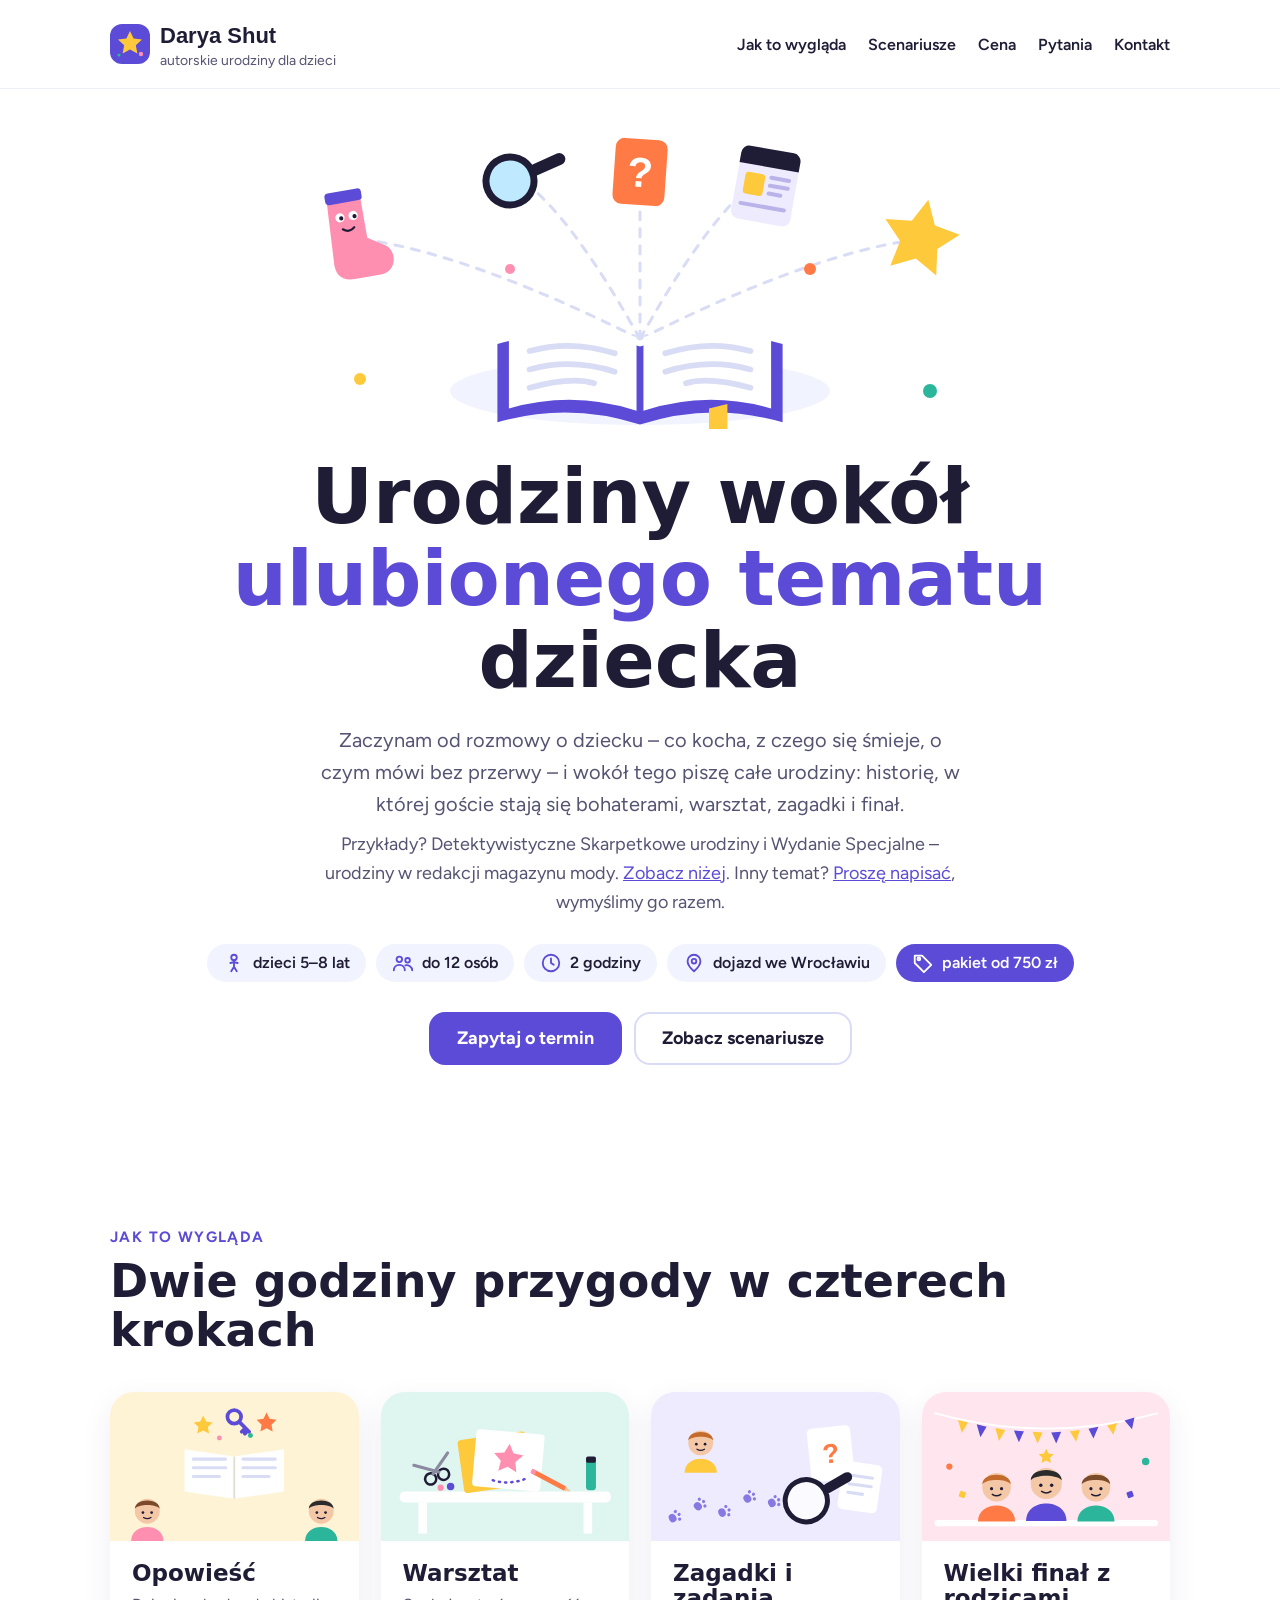
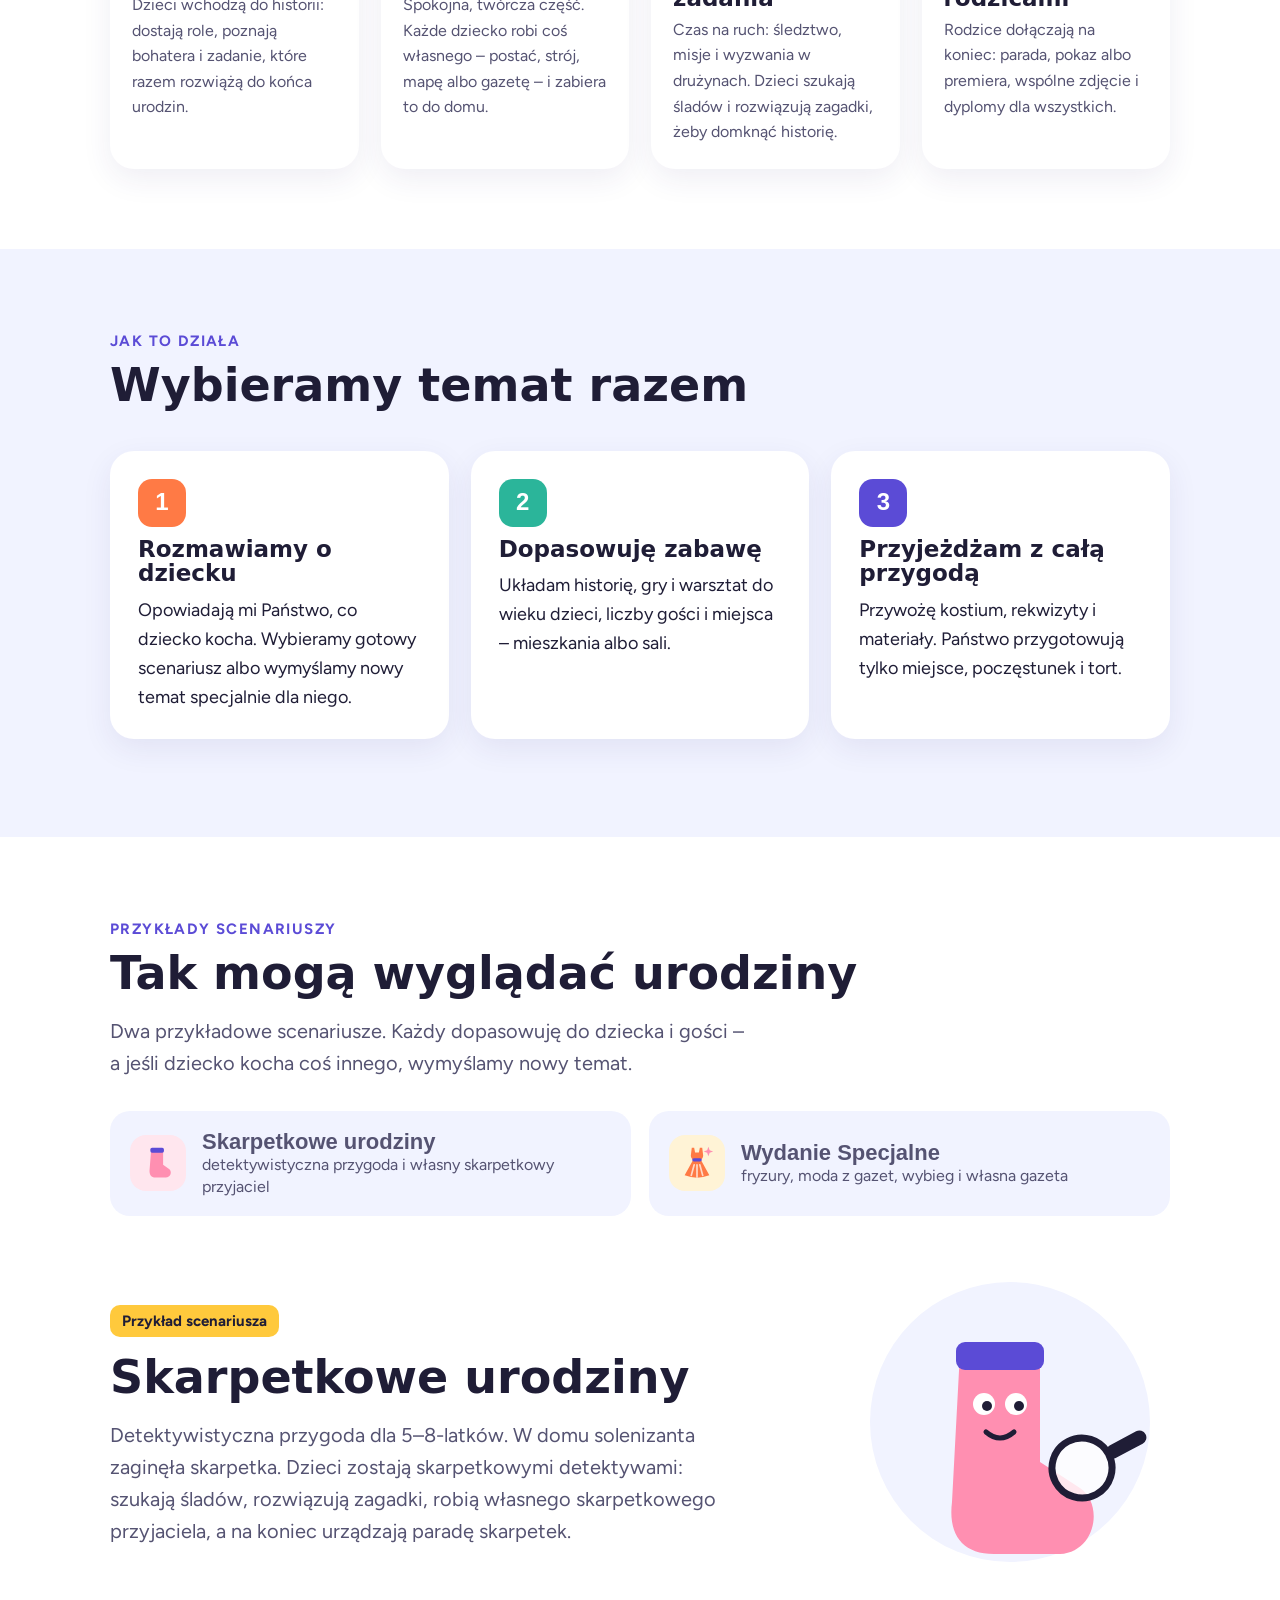
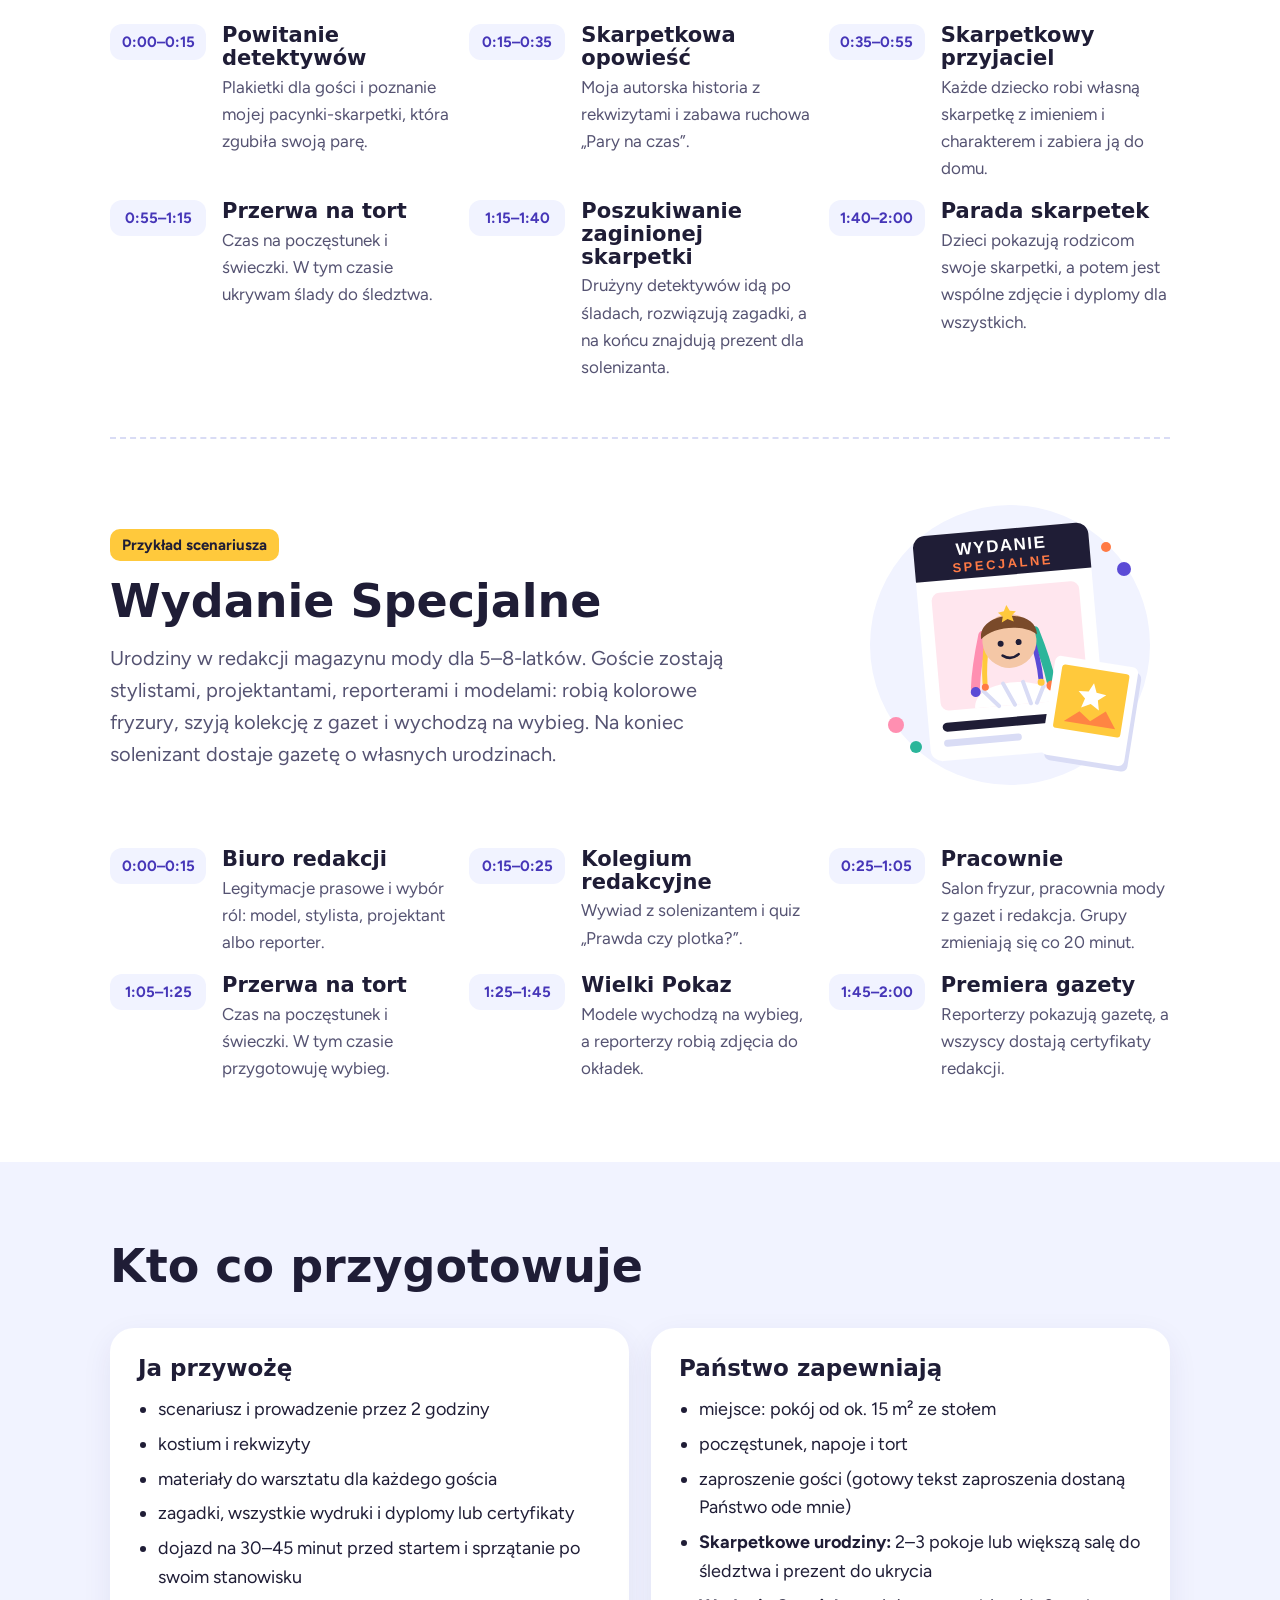
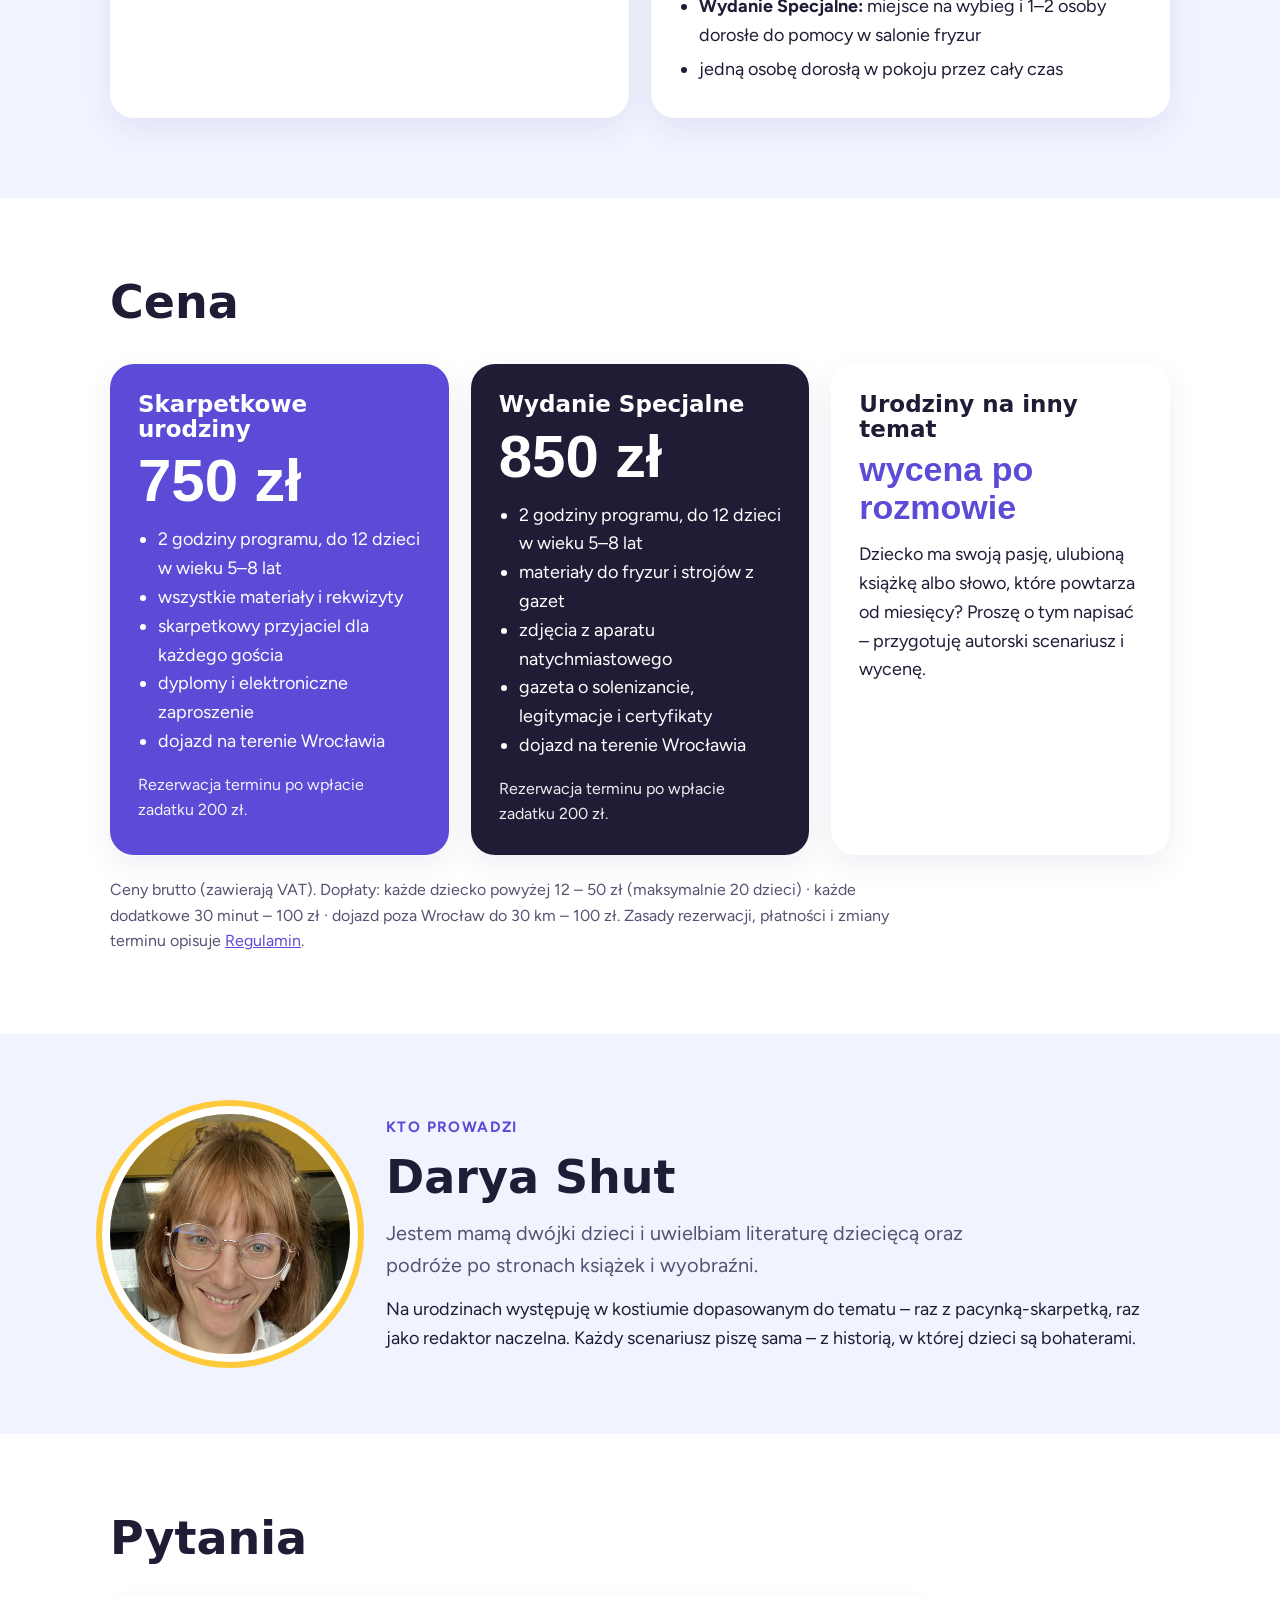
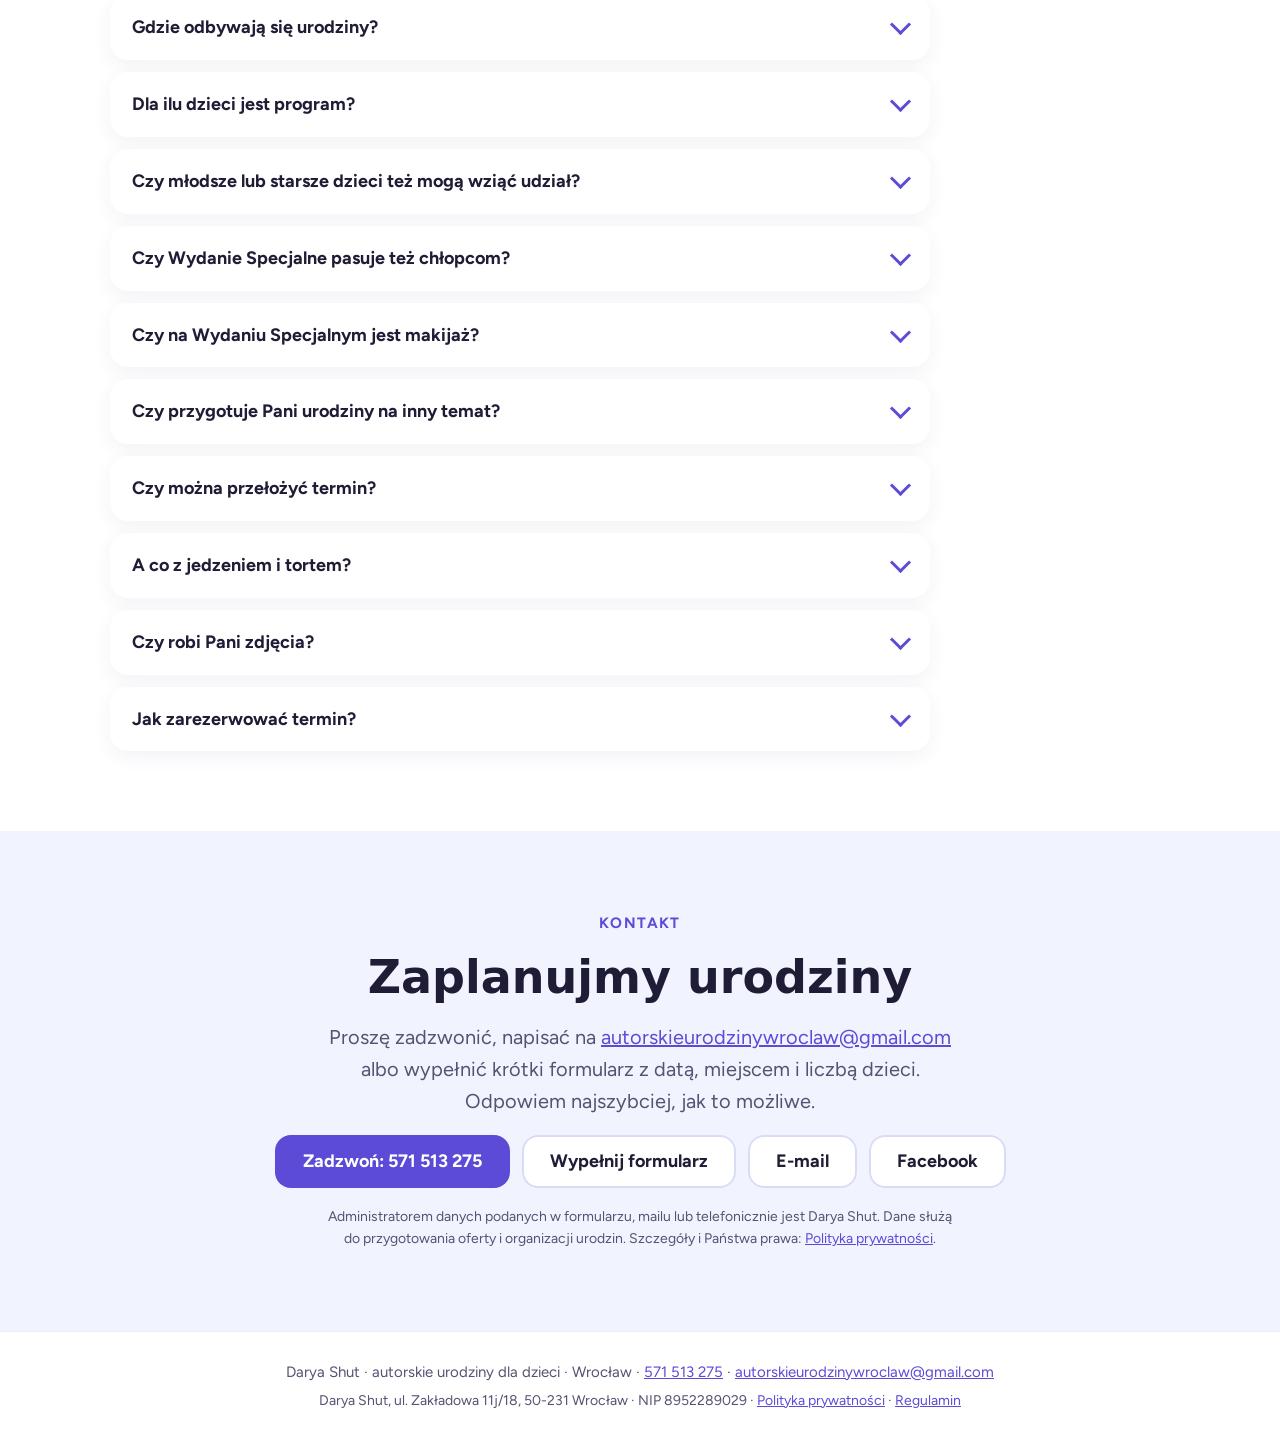
==== commit 8c8d37dc: "Kod pocztowy w adresie Co-Authored-By: Claude Opus 5.5 <noreply@anthropic.com> Claude-Session: https" ====
--- a/index.html
+++ b/index.html
@@ -444,7 +444,7 @@
 <footer>
   <div class="wrap">
     <p>Darya Shut · autorskie urodziny dla dzieci · Wrocław · <a href="tel:+48571513275">571 513 275</a> · <a href="mailto:autorskieurodzinywroclaw@gmail.com">autorskieurodzinywroclaw@gmail.com</a></p>
-    <p class="legal">Darya Shut, ul. Zakładowa 11j/18, Wrocław · NIP 8952289029 · <a href="polityka-prywatnosci.html">Polityka prywatności</a> · <a href="regulamin.html">Regulamin</a></p>
+    <p class="legal">Darya Shut, ul. Zakładowa 11j/18, 50-231 Wrocław · NIP 8952289029 · <a href="polityka-prywatnosci.html">Polityka prywatności</a> · <a href="regulamin.html">Regulamin</a></p>
   </div>
 </footer>
 
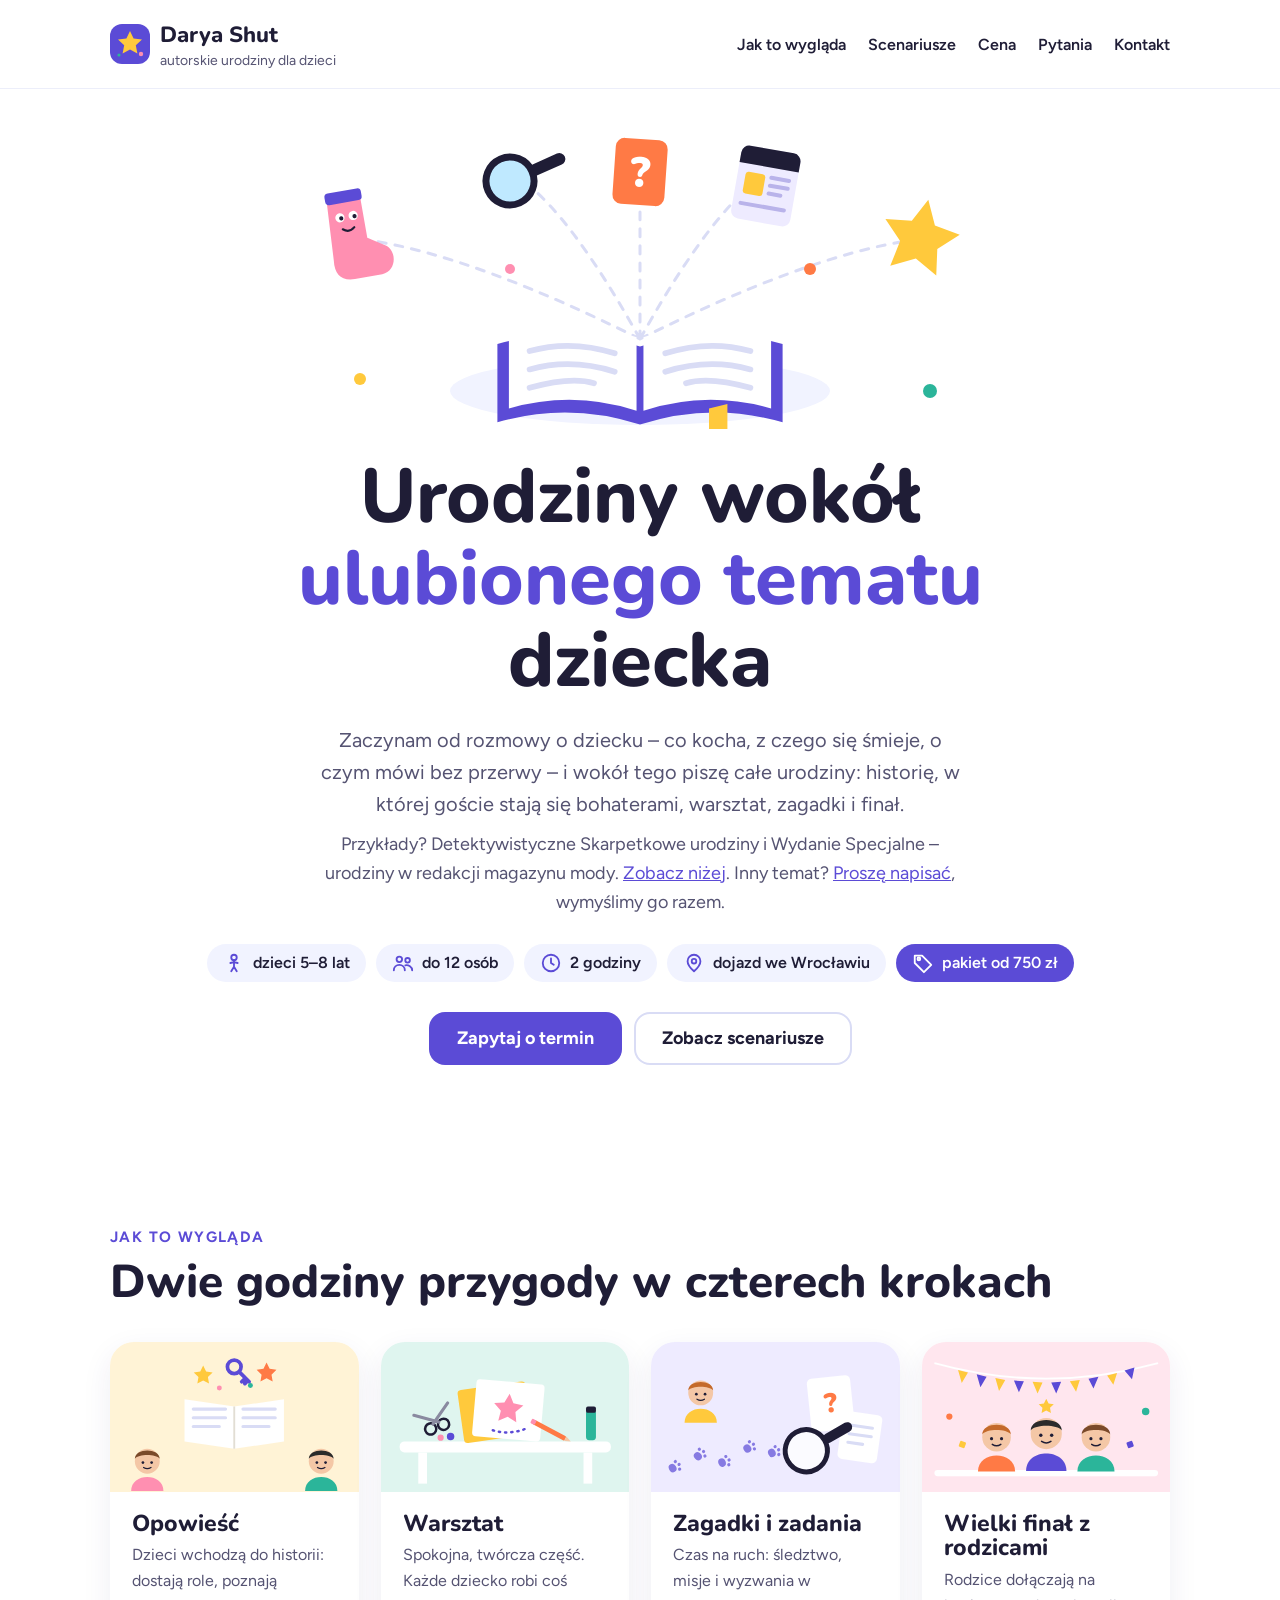
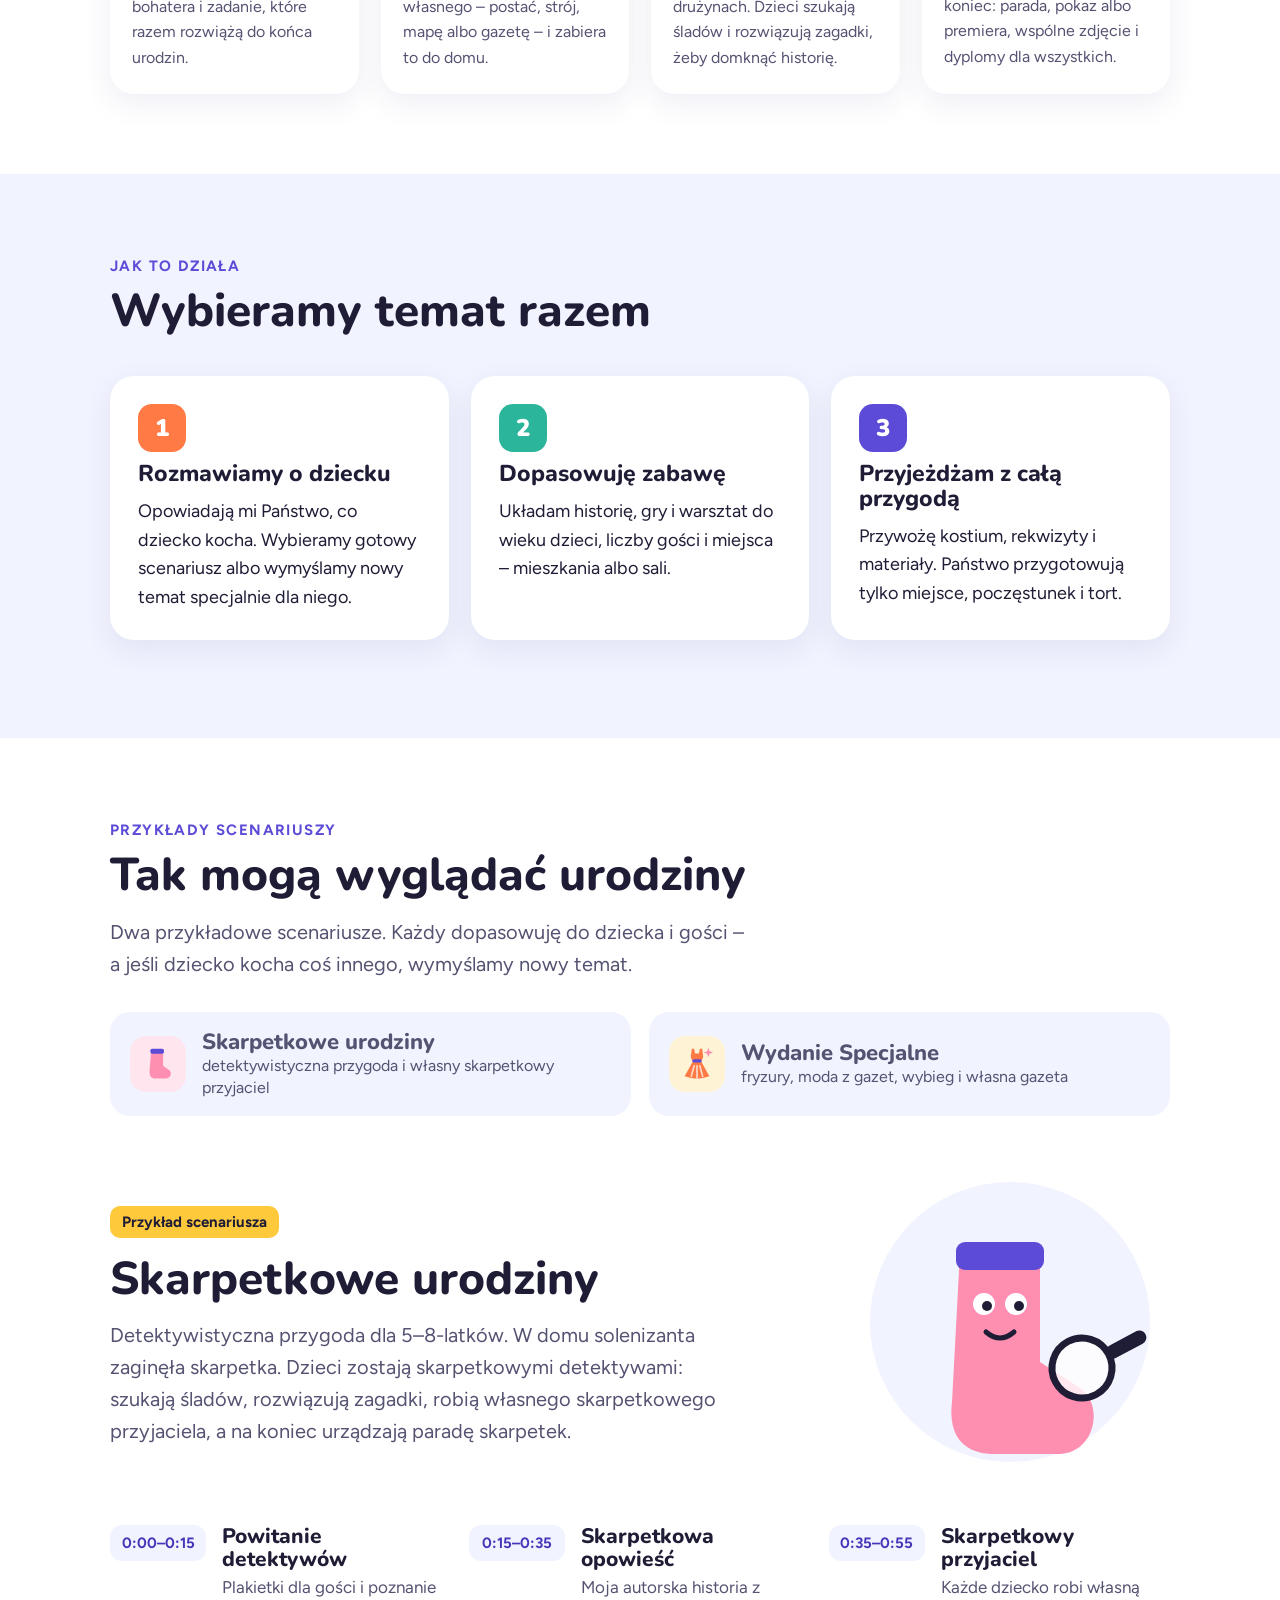
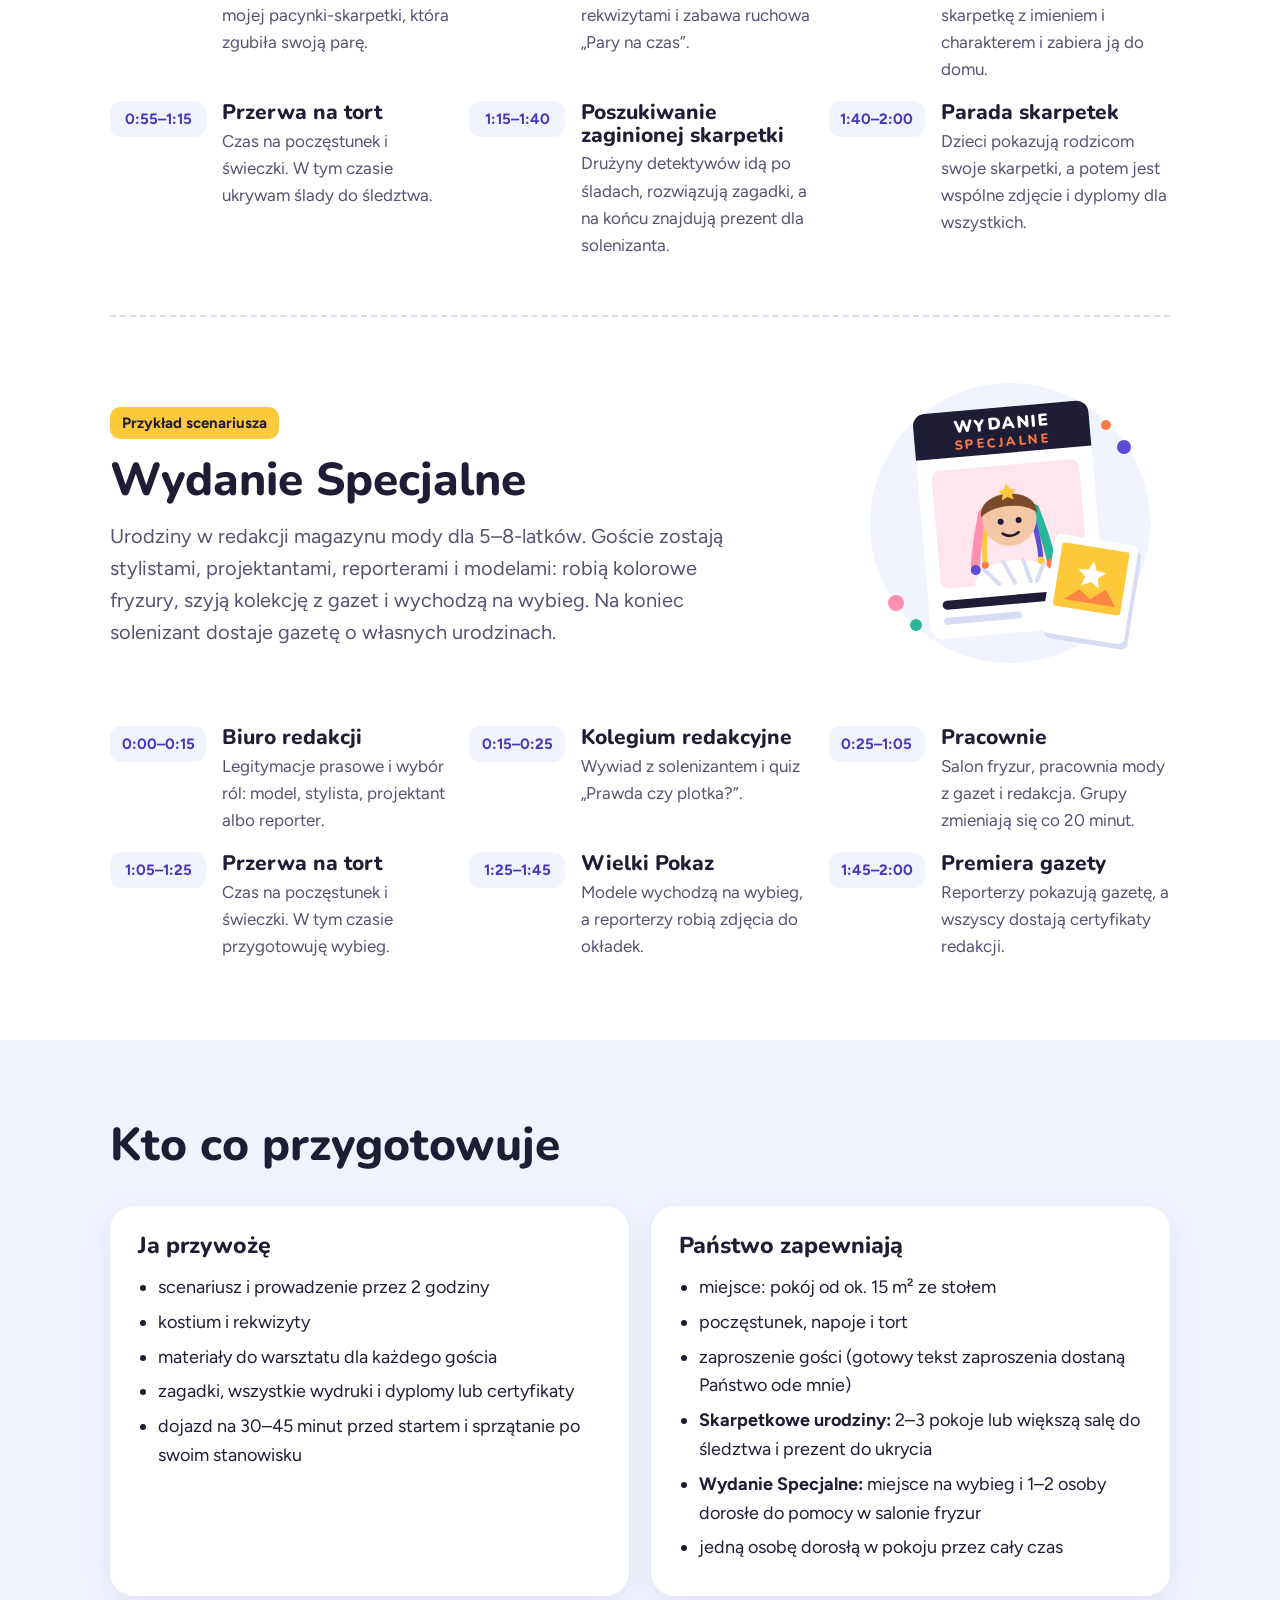
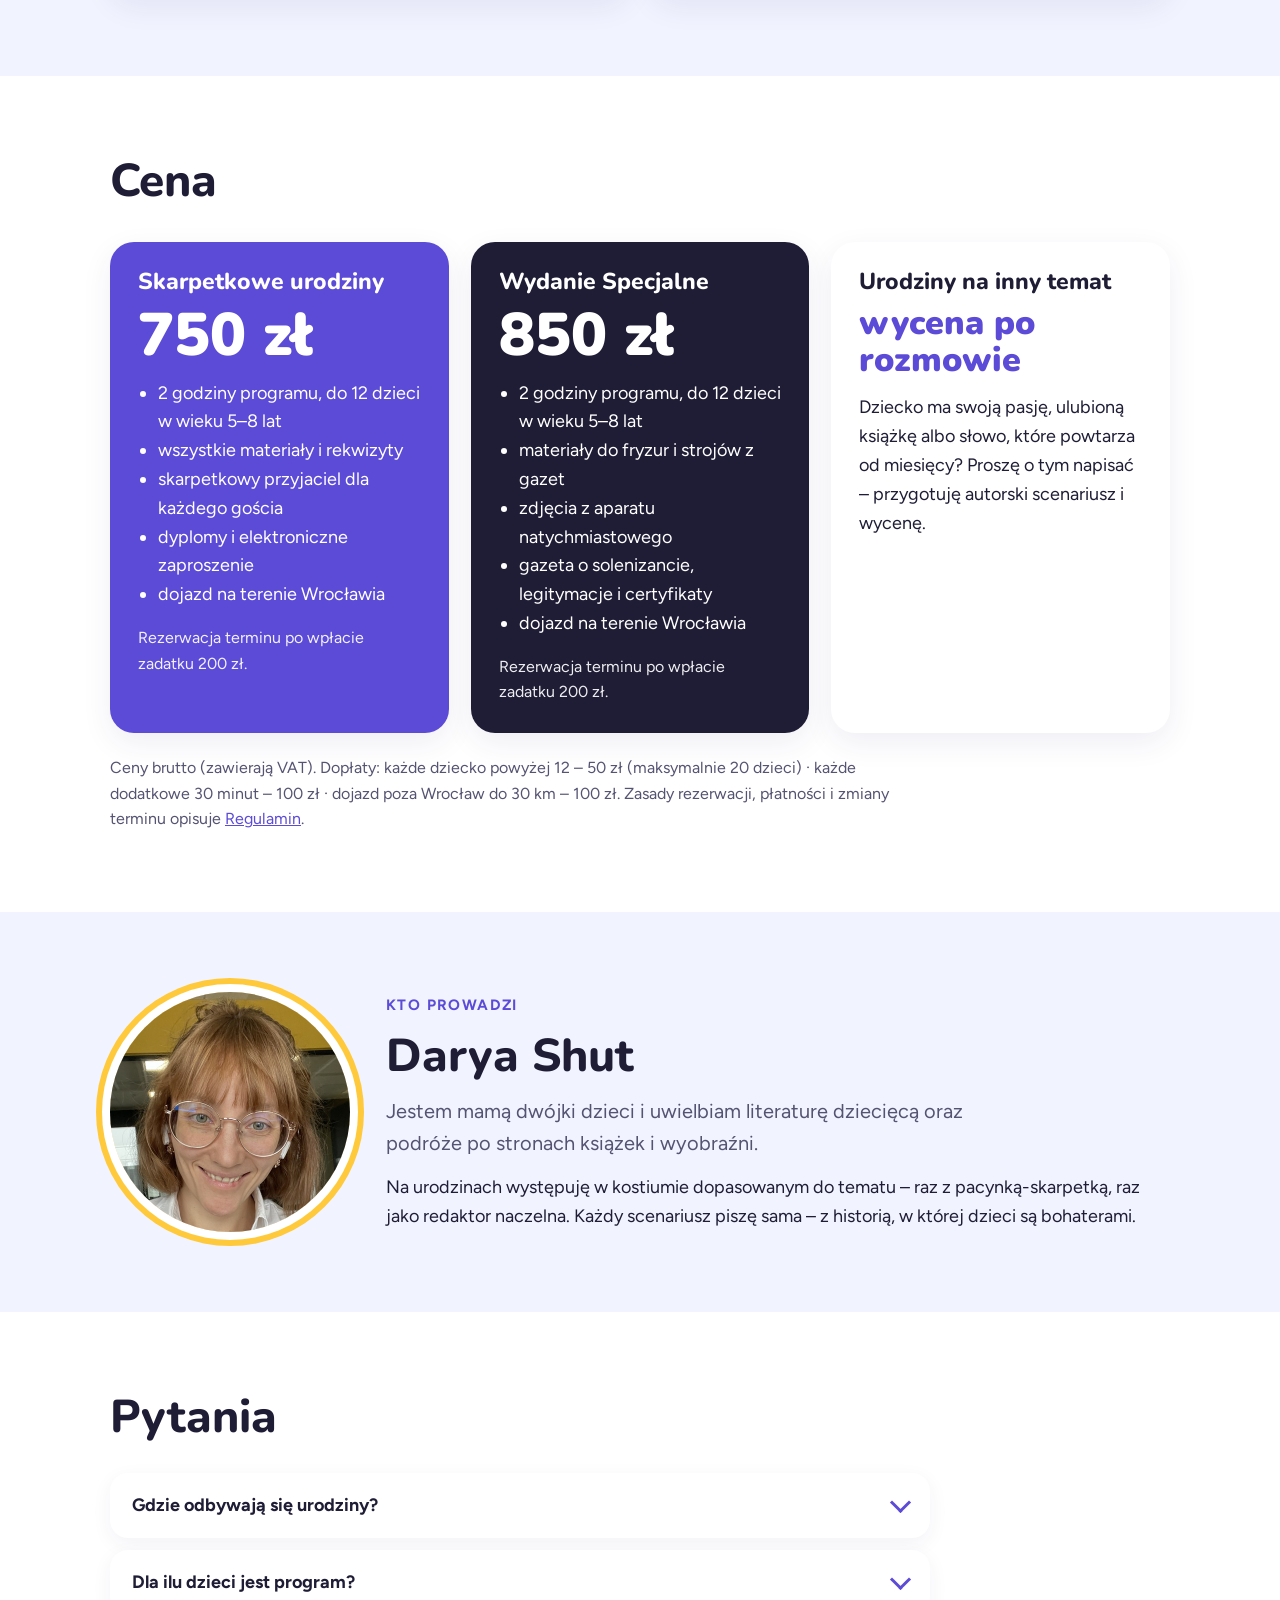
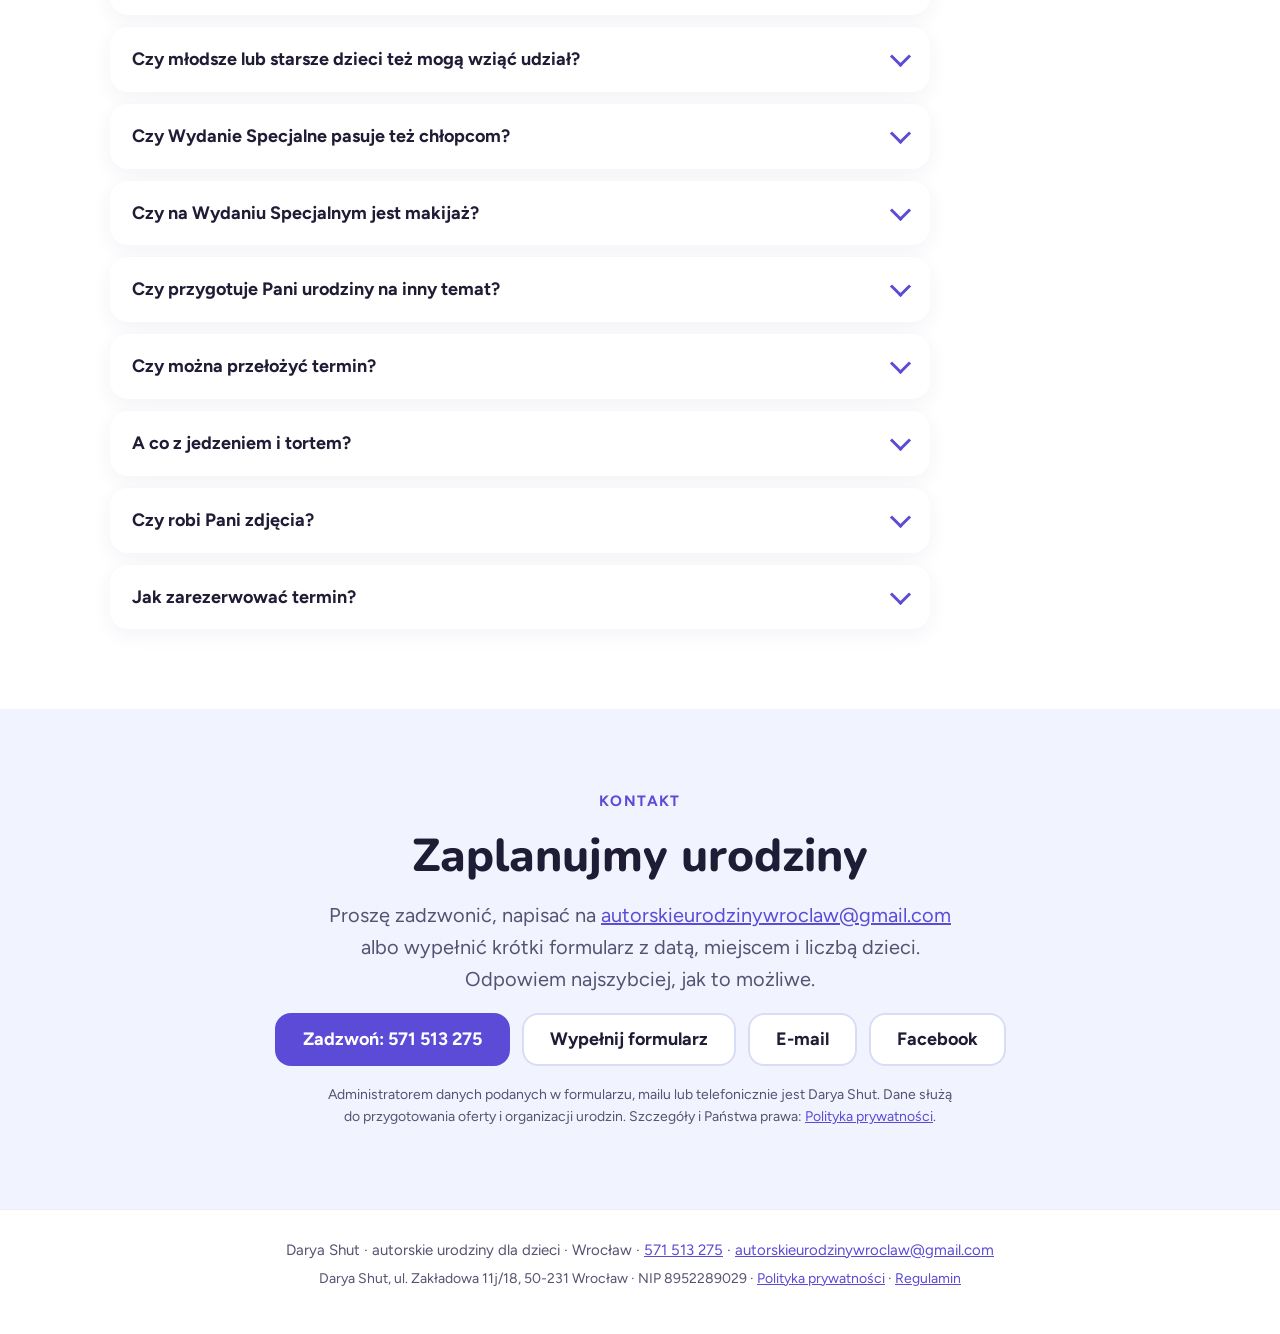
==== commit 39081d5f: "Nagłówki w Nunito (pełne polskie znaki), zdjęcia bez twarzy dzieci w regulaminie Co-Authored-By: Cla" ====
--- a/index.html
+++ b/index.html
@@ -18,7 +18,7 @@
 <meta property="og:locale" content="pl_PL">
 <link rel="icon" href="favicon.svg" type="image/svg+xml">
 <link rel="preload" href="fonts/figtree-latin-400-normal.woff2" as="font" type="font/woff2" crossorigin>
-<link rel="preload" href="fonts/fredoka-latin-600-normal.woff2" as="font" type="font/woff2" crossorigin>
+<link rel="preload" href="fonts/nunito-latin-800-normal.woff2" as="font" type="font/woff2" crossorigin>
 <link rel="stylesheet" href="fonts/fonts.css">
 <style>
 :root{
@@ -31,7 +31,7 @@
 img,svg{max-width:100%;height:auto}
 a{color:var(--violet)}
 a:hover{color:var(--violet-dark)}
-h1,h2,h3{font-family:'Fredoka',system-ui,sans-serif;font-weight:600;line-height:1.08;margin:0}
+h1,h2,h3{font-family:'Nunito',system-ui,sans-serif;font-weight:800;line-height:1.08;margin:0}
 h2{font-size:clamp(32px,4.6vw,46px)}
 h3{font-size:23px}
 p{margin:0}
@@ -52,7 +52,7 @@
 header.top{padding:18px 0;border-bottom:1px solid #ECEEFA}
 header.top .wrap{display:flex;align-items:center;justify-content:space-between;gap:16px;flex-wrap:wrap}
 .brand{display:flex;align-items:center;gap:10px;text-decoration:none;color:var(--ink)}
-.brand b{font-family:'Fredoka',sans-serif;font-weight:600;font-size:22px}
+.brand b{font-family:'Nunito',sans-serif;font-weight:800;font-size:22px}
 .brand span{font-size:14px;color:var(--muted);display:block;line-height:1.2}
 nav ul{display:flex;gap:22px;list-style:none;margin:0;padding:0;flex-wrap:wrap}
 nav a{color:var(--ink);text-decoration:none;font-weight:600;font-size:16px}
@@ -84,7 +84,7 @@
 .pick a{display:flex;gap:16px;align-items:center;padding:18px 20px;border-radius:20px;background:var(--tint);color:var(--ink);text-decoration:none}
 .pick a:hover{box-shadow:inset 0 0 0 2px var(--violet);color:var(--ink)}
 .pick .ico{flex:0 0 56px;height:56px;border-radius:16px;display:flex;align-items:center;justify-content:center}
-.pick b{font-family:'Fredoka',sans-serif;font-weight:600;font-size:22px;display:block;line-height:1.15}
+.pick b{font-family:'Nunito',sans-serif;font-weight:800;font-size:22px;display:block;line-height:1.15}
 .pick span{font-size:16px;color:var(--muted);display:block;line-height:1.35}
 .scenario{margin-top:56px;scroll-margin-top:20px}
 .scenario + .scenario{padding-top:56px;border-top:2px dashed #D9DCF5}
@@ -92,7 +92,7 @@
 /* how */
 .how{display:grid;grid-template-columns:repeat(auto-fit,minmax(260px,1fr));gap:22px;margin-top:40px;list-style:none;padding:0}
 .how li{display:flex;flex-direction:column;gap:10px}
-.num{width:48px;height:48px;border-radius:14px;display:flex;align-items:center;justify-content:center;font-family:'Fredoka',sans-serif;font-weight:700;font-size:24px;color:#fff}
+.num{width:48px;height:48px;border-radius:14px;display:flex;align-items:center;justify-content:center;font-family:'Nunito',sans-serif;font-weight:900;font-size:24px;color:#fff}
 
 /* scenario */
 .scenario-head{display:flex;flex-wrap:wrap;gap:36px;align-items:center}
@@ -113,12 +113,12 @@
 /* price */
 .prices{display:grid;grid-template-columns:repeat(auto-fit,minmax(300px,1fr));gap:22px;margin-top:36px}
 .price-main{background:var(--violet);color:#fff}
-.price-main .amount{font-family:'Fredoka',sans-serif;font-weight:700;font-size:60px;line-height:1;margin:10px 0 14px}
+.price-main .amount{font-family:'Nunito',sans-serif;font-weight:900;font-size:60px;line-height:1;margin:10px 0 14px}
 .price-main ul{margin:0;padding-left:20px}
 .price-main .small{margin-top:16px;font-size:16px;opacity:.92}
 .price-ink{background:var(--ink)}
 .price-note{margin-top:22px;font-size:16px;color:var(--muted);max-width:820px}
-.amount.dark{font-family:'Fredoka',sans-serif;font-weight:700;font-size:34px;line-height:1.1;margin:10px 0 14px;color:var(--violet)}
+.amount.dark{font-family:'Nunito',sans-serif;font-weight:900;font-size:34px;line-height:1.1;margin:10px 0 14px;color:var(--violet)}
 
 /* about */
 .about{display:flex;flex-wrap:wrap;gap:36px;align-items:center}
@@ -177,7 +177,7 @@
 <path d="M430 210 C330 160 230 120 150 110 M430 210 C380 120 340 70 310 50 M430 210 C430 120 430 70 430 40 M430 210 C480 120 520 70 550 50 M430 210 C530 160 630 120 710 110" fill="none" stroke="#D9DCF5" stroke-width="3" stroke-dasharray="8 9" stroke-linecap="round"/>
 <g transform="translate(132 62) rotate(-10) scale(.42)"><path d="M-40 10 H40 V120 L80 146 C104 162 96 210 60 212 H-6 C-38 212 -52 192 -48 160 Z" fill="#FF8FB1"/><rect x="-44" y="0" width="88" height="28" rx="9" fill="#5B4BD6"/><circle cx="-16" cy="62" r="11" fill="#fff"/><circle cx="16" cy="62" r="11" fill="#fff"/><circle cx="-13" cy="64" r="5" fill="#1F1D36"/><circle cx="19" cy="64" r="5" fill="#1F1D36"/><path d="M-14 90 Q0 102 14 90" fill="none" stroke="#1F1D36" stroke-width="5" stroke-linecap="round"/></g>
 <g transform="translate(300 52) rotate(-24)"><circle cx="0" cy="0" r="24" fill="#BFE9FF" stroke="#1F1D36" stroke-width="7"/><rect x="22" y="-6" width="38" height="12" rx="6" fill="#1F1D36"/></g>
-<g transform="translate(430 44) rotate(4)"><rect x="-26" y="-34" width="52" height="66" rx="9" fill="#FF7A45"/><text x="0" y="14" text-anchor="middle" font-family="Fredoka, sans-serif" font-weight="700" font-size="42" fill="#fff">?</text></g>
+<g transform="translate(430 44) rotate(4)"><rect x="-26" y="-34" width="52" height="66" rx="9" fill="#FF7A45"/><text x="0" y="14" text-anchor="middle" font-family="Nunito, sans-serif" font-weight="900" font-size="42" fill="#fff">?</text></g>
 <g transform="translate(556 56) rotate(10)"><rect x="-30" y="-36" width="60" height="74" rx="8" fill="#EEEBFF"/><path d="M-30 -28 A8 8 0 0 1 -22 -36 H22 A8 8 0 0 1 30 -28 V-18 H-30 Z" fill="#1F1D36"/><rect x="-22" y="-10" width="20" height="22" rx="3" fill="#FFC93C"/><path d="M4 -8 H22 M4 0 H22 M4 8 H16 M-22 22 H22" stroke="#B9B3EA" stroke-width="4" stroke-linecap="round"/></g>
 <g transform="translate(710 110) rotate(12)"><path d="M0 -40 L11.8 -16.2 L38 -12.4 L19 6.2 L23.5 32.4 L0 20 L-23.5 32.4 L-19 6.2 L-38 -12.4 L-11.8 -16.2 Z" fill="#FFC93C"/></g>
 <ellipse cx="430" cy="262" rx="190" ry="34" fill="#F1F3FF"/><g transform="translate(430 222) scale(1.15)"><path d="M-124 -6 Q-62 -24 0 -4 Q62 -24 124 -6 V62 Q62 44 0 64 Q-62 44 -124 62 Z" fill="#5B4BD6"/><path d="M-114 -16 Q-58 -32 -3 -12 V52 Q-58 34 -114 50 Z" fill="#fff"/><path d="M114 -16 Q58 -32 3 -12 V52 Q58 34 114 50 Z" fill="#fff"/><path d="M-96 0 Q-60 -10 -22 2 M-96 16 Q-60 6 -22 18 M-96 32 Q-60 22 -40 28 M22 2 Q60 -10 96 0 M22 18 Q60 6 96 16 M40 28 Q60 22 96 32" fill="none" stroke="#D9DCF5" stroke-width="5" stroke-linecap="round"/><path d="M60 50 V76 L68 70 L76 76 V46" fill="#FFC93C"/></g>
@@ -212,7 +212,7 @@
 <circle cx="112" cy="152" r="6" fill="#5B4BD6"/><circle cx="96" cy="154" r="5" fill="#FF8FB1"/>
 <rect x="330" y="110" width="16" height="48" rx="5" fill="#2BB59A"/><rect x="330" y="104" width="16" height="10" rx="3" fill="#1F1D36"/></svg></div><figcaption><h3>Warsztat</h3><p>Spokojna, twórcza część. Każde dziecko robi coś własnego – postać, strój, mapę albo gazetę – i zabiera to do domu.</p></figcaption></figure>
       <figure class="scene"><div class="scene-art" style="background:#EEEBFF"><svg viewBox="0 0 400 240" aria-hidden="true"><g transform="translate(40 200) rotate(60)"><ellipse cx="0" cy="6" rx="7" ry="6" fill="#5B4BD6" opacity=".7"/><circle cx="-7" cy="-3" r="2.6" fill="#5B4BD6" opacity=".7"/><circle cx="0" cy="-6" r="2.6" fill="#5B4BD6" opacity=".7"/><circle cx="7" cy="-3" r="2.6" fill="#5B4BD6" opacity=".7"/></g><g transform="translate(80 180) rotate(50)"><ellipse cx="0" cy="6" rx="7" ry="6" fill="#5B4BD6" opacity=".7"/><circle cx="-7" cy="-3" r="2.6" fill="#5B4BD6" opacity=".7"/><circle cx="0" cy="-6" r="2.6" fill="#5B4BD6" opacity=".7"/><circle cx="7" cy="-3" r="2.6" fill="#5B4BD6" opacity=".7"/></g><g transform="translate(120 192) rotate(70)"><ellipse cx="0" cy="6" rx="7" ry="6" fill="#5B4BD6" opacity=".7"/><circle cx="-7" cy="-3" r="2.6" fill="#5B4BD6" opacity=".7"/><circle cx="0" cy="-6" r="2.6" fill="#5B4BD6" opacity=".7"/><circle cx="7" cy="-3" r="2.6" fill="#5B4BD6" opacity=".7"/></g><g transform="translate(160 168) rotate(55)"><ellipse cx="0" cy="6" rx="7" ry="6" fill="#5B4BD6" opacity=".7"/><circle cx="-7" cy="-3" r="2.6" fill="#5B4BD6" opacity=".7"/><circle cx="0" cy="-6" r="2.6" fill="#5B4BD6" opacity=".7"/><circle cx="7" cy="-3" r="2.6" fill="#5B4BD6" opacity=".7"/></g><g transform="translate(200 176) rotate(65)"><ellipse cx="0" cy="6" rx="7" ry="6" fill="#5B4BD6" opacity=".7"/><circle cx="-7" cy="-3" r="2.6" fill="#5B4BD6" opacity=".7"/><circle cx="0" cy="-6" r="2.6" fill="#5B4BD6" opacity=".7"/><circle cx="7" cy="-3" r="2.6" fill="#5B4BD6" opacity=".7"/></g>
-<g transform="translate(250 60) rotate(-6)"><rect x="0" y="0" width="70" height="86" rx="8" fill="#fff"/><text x="35" y="58" text-anchor="middle" font-family="Fredoka, sans-serif" font-weight="700" font-size="44" fill="#FF7A45">?</text></g>
+<g transform="translate(250 60) rotate(-6)"><rect x="0" y="0" width="70" height="86" rx="8" fill="#fff"/><text x="35" y="58" text-anchor="middle" font-family="Nunito, sans-serif" font-weight="900" font-size="44" fill="#FF7A45">?</text></g>
 <g transform="translate(310 110) rotate(8)"><rect x="0" y="0" width="64" height="78" rx="8" fill="#fff"/><path d="M14 22 H50 M14 36 H50 M14 50 H38" stroke="#D9DCF5" stroke-width="5" stroke-linecap="round"/></g>
 <g transform="translate(250 175) rotate(-30)"><circle cx="0" cy="0" r="34" fill="#ffffffcc" stroke="#1F1D36" stroke-width="8"/><rect x="32" y="-8" width="52" height="16" rx="8" fill="#1F1D36"/></g>
 <g transform="translate(80 60)"><path d="M-26 70 C-26 40 26 40 26 70 Z" fill="#FFC93C"/><circle cx="0" cy="22" r="20" fill="#F4C7A6"/><path d="M-20 18 C-20 0 20 0 20 18 C14 10 -14 10 -20 18 Z" fill="#C46A2B"/><circle cx="-7" cy="24" r="2.2" fill="#1F1D36"/><circle cx="7" cy="24" r="2.2" fill="#1F1D36"/><path d="M-6 32 Q0 36 6 32" fill="none" stroke="#1F1D36" stroke-width="2" stroke-linecap="round"/></g></svg></div><figcaption><h3>Zagadki i zadania</h3><p>Czas na ruch: śledztwo, misje i wyzwania w drużynach. Dzieci szukają śladów i rozwiązują zagadki, żeby domknąć historię.</p></figcaption></figure>
@@ -285,8 +285,8 @@
           <g transform="translate(62 42) rotate(-5)">
             <rect x="0" y="0" width="176" height="226" rx="12" fill="#fff"/>
             <path d="M0 12 A12 12 0 0 1 12 0 H164 A12 12 0 0 1 176 12 V46 H0 Z" fill="#1F1D36"/>
-            <text x="88" y="22" text-anchor="middle" font-family="Fredoka, sans-serif" font-weight="700" font-size="17" letter-spacing="1.5" fill="#fff">WYDANIE</text>
-            <text x="88" y="39" text-anchor="middle" font-family="Fredoka, sans-serif" font-weight="600" font-size="13" letter-spacing="2.5" fill="#FF7A45">SPECJALNE</text>
+            <text x="88" y="22" text-anchor="middle" font-family="Nunito, sans-serif" font-weight="900" font-size="17" letter-spacing="1.5" fill="#fff">WYDANIE</text>
+            <text x="88" y="39" text-anchor="middle" font-family="Nunito, sans-serif" font-weight="800" font-size="13" letter-spacing="2.5" fill="#FF7A45">SPECJALNE</text>
             <rect x="14" y="58" width="148" height="118" rx="8" fill="#FFE6EE"/>
             <path d="M48 176 C48 146 128 146 128 176 Z" fill="#fff"/>
             <path d="M58 160 L72 176 M78 154 L88 176 M98 154 L104 176 M118 160 L110 176" stroke="#D9DCF5" stroke-width="4" stroke-linecap="round"/>
@@ -419,7 +419,7 @@
       <details><summary>Czy przygotuje Pani urodziny na inny temat?</summary><p>Tak. Proszę napisać, co dziecko lubi najbardziej. Przygotuję autorski scenariusz wokół tego tematu i wycenę.</p></details>
       <details><summary>Czy można przełożyć termin?</summary><p>Tak. Jeśli pojawi się taka potrzeba, ustalimy razem nową datę, a zadatek przechodzi na nowy termin. Przy odwołaniu urodzin zadatek nie wraca. Szczegóły są w <a href="regulamin.html">Regulaminie</a>.</p></details>
       <details><summary>A co z jedzeniem i tortem?</summary><p>Poczęstunek i tort przygotowują Państwo. W programie jest na nie 20-minutowa przerwa.</p></details>
-      <details><summary>Czy robi Pani zdjęcia?</summary><p>Zdjęcia robią Państwo. W Wydaniu Specjalnym dzieci robią zdjęcia aparatem natychmiastowym – odbitki trafiają na ich mini okładki i do gazety solenizanta. Ja mogę zrobić kilka zdjęć prac i rąk do swojego portfolio, ale tylko za Państwa zgodą i bez twarzy dzieci.</p></details>
+      <details><summary>Czy robi Pani zdjęcia?</summary><p>Zdjęcia robią Państwo. W Wydaniu Specjalnym dzieci robią zdjęcia aparatem natychmiastowym – odbitki trafiają na ich mini okładki i do gazety solenizanta. Ja mogę zrobić zdjęcia prac, rąk, detali i ujęć od tyłu – zawsze bez twarzy dzieci – i pokazać je na stronie oraz w mediach społecznościowych, ale tylko za Państwa zgodą.</p></details>
       <details><summary>Jak zarezerwować termin?</summary><p>Proszę zadzwonić pod numer 571 513 275 albo wypełnić formularz w sekcji Kontakt – z datą, godziną i przybliżoną liczbą dzieci. Termin rezerwuję po wpłacie zadatku 200 zł i potwierdzam rezerwację e-mailem. Resztę kwoty płacą Państwo przelewem na podstawie faktury w ciągu 7 dni. Najlepiej odezwać się 2–3 tygodnie wcześniej.</p></details>
     </div>
   </div>
--- a/fonts/fonts.css
+++ b/fonts/fonts.css
@@ -1,56 +1,38 @@
 /* Fonty hostowane lokalnie (SIL Open Font License 1.1, patrz pliki OFL-*.txt). Bez połączeń z serwerami Google. */
-/* fredoka-latin-ext-500-normal */
+/* nunito-latin-ext-800-normal */
 @font-face {
-  font-family: 'Fredoka';
+  font-family: 'Nunito';
   font-style: normal;
   font-display: swap;
-  font-weight: 500;
-  src: url(fredoka-latin-ext-500-normal.woff2) format('woff2');
+  font-weight: 800;
+  src: url(nunito-latin-ext-800-normal.woff2) format('woff2');
   unicode-range: U+0100-02BA,U+02BD-02C5,U+02C7-02CC,U+02CE-02D7,U+02DD-02FF,U+0304,U+0308,U+0329,U+1D00-1DBF,U+1E00-1E9F,U+1EF2-1EFF,U+2020,U+20A0-20AB,U+20AD-20C0,U+2113,U+2C60-2C7F,U+A720-A7FF;
 }
-/* fredoka-latin-500-normal */
+/* nunito-latin-800-normal */
 @font-face {
-  font-family: 'Fredoka';
+  font-family: 'Nunito';
   font-style: normal;
   font-display: swap;
-  font-weight: 500;
-  src: url(fredoka-latin-500-normal.woff2) format('woff2');
+  font-weight: 800;
+  src: url(nunito-latin-800-normal.woff2) format('woff2');
   unicode-range: U+0000-00FF,U+0131,U+0152-0153,U+02BB-02BC,U+02C6,U+02DA,U+02DC,U+0304,U+0308,U+0329,U+2000-206F,U+20AC,U+2122,U+2191,U+2193,U+2212,U+2215,U+FEFF,U+FFFD;
 }
-/* fredoka-latin-ext-600-normal */
+/* nunito-latin-ext-900-normal */
 @font-face {
-  font-family: 'Fredoka';
+  font-family: 'Nunito';
   font-style: normal;
   font-display: swap;
-  font-weight: 600;
-  src: url(fredoka-latin-ext-600-normal.woff2) format('woff2');
+  font-weight: 900;
+  src: url(nunito-latin-ext-900-normal.woff2) format('woff2');
   unicode-range: U+0100-02BA,U+02BD-02C5,U+02C7-02CC,U+02CE-02D7,U+02DD-02FF,U+0304,U+0308,U+0329,U+1D00-1DBF,U+1E00-1E9F,U+1EF2-1EFF,U+2020,U+20A0-20AB,U+20AD-20C0,U+2113,U+2C60-2C7F,U+A720-A7FF;
 }
-/* fredoka-latin-600-normal */
+/* nunito-latin-900-normal */
 @font-face {
-  font-family: 'Fredoka';
+  font-family: 'Nunito';
   font-style: normal;
   font-display: swap;
-  font-weight: 600;
-  src: url(fredoka-latin-600-normal.woff2) format('woff2');
-  unicode-range: U+0000-00FF,U+0131,U+0152-0153,U+02BB-02BC,U+02C6,U+02DA,U+02DC,U+0304,U+0308,U+0329,U+2000-206F,U+20AC,U+2122,U+2191,U+2193,U+2212,U+2215,U+FEFF,U+FFFD;
-}
-/* fredoka-latin-ext-700-normal */
-@font-face {
-  font-family: 'Fredoka';
-  font-style: normal;
-  font-display: swap;
-  font-weight: 700;
-  src: url(fredoka-latin-ext-700-normal.woff2) format('woff2');
-  unicode-range: U+0100-02BA,U+02BD-02C5,U+02C7-02CC,U+02CE-02D7,U+02DD-02FF,U+0304,U+0308,U+0329,U+1D00-1DBF,U+1E00-1E9F,U+1EF2-1EFF,U+2020,U+20A0-20AB,U+20AD-20C0,U+2113,U+2C60-2C7F,U+A720-A7FF;
-}
-/* fredoka-latin-700-normal */
-@font-face {
-  font-family: 'Fredoka';
-  font-style: normal;
-  font-display: swap;
-  font-weight: 700;
-  src: url(fredoka-latin-700-normal.woff2) format('woff2');
+  font-weight: 900;
+  src: url(nunito-latin-900-normal.woff2) format('woff2');
   unicode-range: U+0000-00FF,U+0131,U+0152-0153,U+02BB-02BC,U+02C6,U+02DA,U+02DC,U+0304,U+0308,U+0329,U+2000-206F,U+20AC,U+2122,U+2191,U+2193,U+2212,U+2215,U+FEFF,U+FFFD;
 }
 /* figtree-latin-ext-400-normal */
